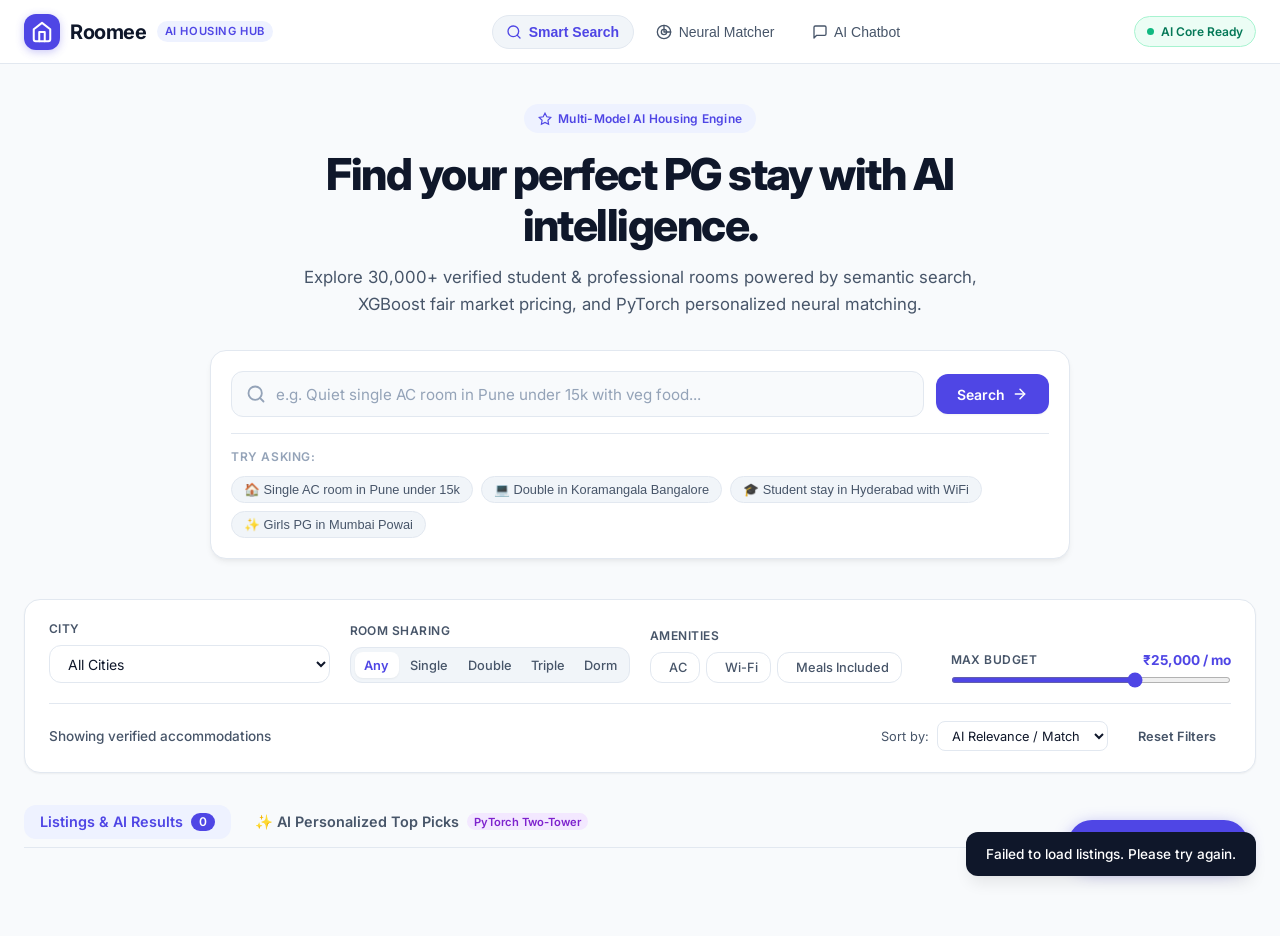
==== frontend/index.html @ ad80add2 "feat: upgrade Roomee with AI/ML/DL pipeline (rent predictor, semantic vector search, two-tower neura" ====
<!DOCTYPE html>
<html lang="en">
<head>
  <meta charset="UTF-8" />
  <meta name="viewport" content="width=device-width, initial-scale=1.0" />
  <title>Roomee — Modern AI PG & Student Housing Platform</title>
  <meta name="description" content="Discover verified student and professional PG accommodations with AI semantic search, ML fair-price benchmarks, and PyTorch Two-Tower personalized matching." />

  <!-- Google Font: Inter -->
  <link rel="preconnect" href="https://fonts.googleapis.com" />
  <link rel="preconnect" href="https://fonts.gstatic.com" crossorigin />
  <link href="https://fonts.googleapis.com/css2?family=Inter:wght@300;400;500;600;700;800&display=swap" rel="stylesheet" />

  <!-- Stylesheet -->
  <link rel="stylesheet" href="style.css" />
</head>
<body>

  <!-- Top Navigation Header -->
  <header class="navbar">
    <div class="nav-container">
      <a href="#" class="brand-logo" onclick="resetToHome(event)">
        <div class="logo-icon">
          <svg width="22" height="22" viewBox="0 0 24 24" fill="none" stroke="currentColor" stroke-width="2.2" stroke-linecap="round" stroke-linejoin="round">
            <path d="M3 9l9-7 9 7v11a2 2 0 0 1-2 2H5a2 2 0 0 1-2-2z"></path>
            <polyline points="9 22 9 12 15 12 15 22"></polyline>
          </svg>
        </div>
        <span class="brand-name">Roomee</span>
        <span class="brand-tag">AI Housing Hub</span>
      </a>

      <!-- Navigation Links -->
      <nav class="nav-links">
        <button class="nav-link active" onclick="switchView('search')" id="nav-search-btn">
          <svg width="16" height="16" viewBox="0 0 24 24" fill="none" stroke="currentColor" stroke-width="2" stroke-linecap="round" stroke-linejoin="round"><circle cx="11" cy="11" r="8"></circle><line x1="21" y1="21" x2="16.65" y2="16.65"></line></svg>
          Smart Search
        </button>
        <button class="nav-link" onclick="openRecommenderModal()" id="nav-neural-btn">
          <svg width="16" height="16" viewBox="0 0 24 24" fill="none" stroke="currentColor" stroke-width="2" stroke-linecap="round" stroke-linejoin="round"><path d="M12 2a10 10 0 1 0 10 10H12V2z"></path><path d="M12 2a10 10 0 0 1 10 10"></path><circle cx="12" cy="12" r="4"></circle></svg>
          Neural Matcher
        </button>
        <button class="nav-link" onclick="toggleChatbot()" id="nav-chatbot-btn">
          <svg width="16" height="16" viewBox="0 0 24 24" fill="none" stroke="currentColor" stroke-width="2" stroke-linecap="round" stroke-linejoin="round"><path d="M21 15a2 2 0 0 1-2 2H7l-4 4V5a2 2 0 0 1 2-2h14a2 2 0 0 1 2 2z"></path></svg>
          AI Chatbot
        </button>
      </nav>

      <!-- System Status Badge -->
      <div class="nav-right">
        <div class="ai-live-badge" title="Scikit-Learn, Dense Vector Search & PyTorch Two-Tower Models Ready">
          <span class="live-dot"></span>
          <span class="badge-text" id="ai-status-text">AI Core Ready</span>
        </div>
      </div>
    </div>
  </header>

  <!-- Main Container -->
  <main class="main-wrapper">

    <!-- Hero Search Section -->
    <section class="hero-section">
      <div class="hero-badge">
        <svg width="14" height="14" viewBox="0 0 24 24" fill="none" stroke="currentColor" stroke-width="2"><polygon points="12 2 15.09 8.26 22 9.27 17 14.14 18.18 21.02 12 17.77 5.82 21.02 7 14.14 2 9.27 8.91 8.26 12 2"></polygon></svg>
        Multi-Model AI Housing Engine
      </div>
      <h1 class="hero-title">Find your perfect PG stay with AI intelligence.</h1>
      <p class="hero-subtitle">
        Explore 30,000+ verified student & professional rooms powered by semantic search, XGBoost fair market pricing, and PyTorch personalized neural matching.
      </p>

      <!-- Smart Natural Language Search Box -->
      <div class="search-box-card">
        <form id="smart-search-form" onsubmit="handleSemanticSearch(event)" class="search-form">
          <div class="search-input-wrapper">
            <div class="search-icon">
              <svg width="20" height="20" viewBox="0 0 24 24" fill="none" stroke="currentColor" stroke-width="2.2" stroke-linecap="round" stroke-linejoin="round">
                <circle cx="11" cy="11" r="8"></circle>
                <line x1="21" y1="21" x2="16.65" y2="16.65"></line>
              </svg>
            </div>
            <input
              type="text"
              id="search-input"
              class="search-input"
              placeholder="e.g. Quiet single AC room in Pune under 15k with veg food..."
              autocomplete="off"
            />
            <button type="button" class="clear-btn" id="clear-search-btn" onclick="clearSearchInput()" style="display: none;">
              <svg width="16" height="16" viewBox="0 0 24 24" fill="none" stroke="currentColor" stroke-width="2"><line x1="18" y1="6" x2="6" y2="18"></line><line x1="6" y1="6" x2="18" y2="18"></line></svg>
            </button>
          </div>
          <button type="submit" class="btn btn-primary search-submit-btn" id="search-submit-btn">
            <span>Search</span>
            <svg width="16" height="16" viewBox="0 0 24 24" fill="none" stroke="currentColor" stroke-width="2.2" stroke-linecap="round" stroke-linejoin="round">
              <line x1="5" y1="12" x2="19" y2="12"></line>
              <polyline points="12 5 19 12 12 19"></polyline>
            </svg>
          </button>
        </form>

        <!-- Prompt Suggestions Chips -->
        <div class="search-chips-row">
          <span class="chips-label">Try asking:</span>
          <div class="chips-list">
            <button type="button" class="chip" onclick="applyQueryPrompt('Quiet single AC room in Pune under 15k with veg food')">
              🏠 Single AC room in Pune under 15k
            </button>
            <button type="button" class="chip" onclick="applyQueryPrompt('Double sharing PG in Koramangala Bangalore near tech companies')">
              💻 Double in Koramangala Bangalore
            </button>
            <button type="button" class="chip" onclick="applyQueryPrompt('Affordable student hostel in Hyderabad Madhapur with WiFi and food')">
              🎓 Student stay in Hyderabad with WiFi
            </button>
            <button type="button" class="chip" onclick="applyQueryPrompt('Spacious girls PG in Mumbai Powai with AC and meals')">
              ✨ Girls PG in Mumbai Powai
            </button>
          </div>
        </div>
      </div>
    </section>

    <!-- Filters and Control Bar -->
    <section class="controls-section">
      <div class="filters-card">
        <div class="filters-grid">
          
          <!-- City Filter -->
          <div class="filter-group">
            <label for="filter-city" class="filter-label">City</label>
            <div class="select-wrapper">
              <select id="filter-city" class="custom-select" onchange="triggerFilterChange()">
                <option value="">All Cities</option>
                <option value="Ahmedabad">Ahmedabad</option>
                <option value="Bangalore">Bangalore</option>
                <option value="Chennai">Chennai</option>
                <option value="Delhi">Delhi</option>
                <option value="Gurgaon">Gurgaon</option>
                <option value="Hyderabad">Hyderabad</option>
                <option value="Jaipur">Jaipur</option>
                <option value="Kolkata">Kolkata</option>
                <option value="Mumbai">Mumbai</option>
                <option value="Noida">Noida</option>
                <option value="Pune">Pune</option>
              </select>
            </div>
          </div>

          <!-- Sharing Type Filter -->
          <div class="filter-group">
            <label class="filter-label">Room Sharing</label>
            <div class="segmented-control" id="sharing-pills">
              <button type="button" class="segment-btn active" data-value="" onclick="setSharingFilter(this, '')">Any</button>
              <button type="button" class="segment-btn" data-value="Single" onclick="setSharingFilter(this, 'Single')">Single</button>
              <button type="button" class="segment-btn" data-value="Double" onclick="setSharingFilter(this, 'Double')">Double</button>
              <button type="button" class="segment-btn" data-value="Triple" onclick="setSharingFilter(this, 'Triple')">Triple</button>
              <button type="button" class="segment-btn" data-value="Dorm" onclick="setSharingFilter(this, 'Dorm')">Dorm</button>
            </div>
          </div>

          <!-- Amenities Filter -->
          <div class="filter-group">
            <label class="filter-label">Amenities</label>
            <div class="toggle-chips-group">
              <button type="button" class="toggle-chip" id="chip-ac" onclick="toggleAmenity('ac')">
                <span class="chip-check"></span> AC
              </button>
              <button type="button" class="toggle-chip" id="chip-wifi" onclick="toggleAmenity('wifi')">
                <span class="chip-check"></span> Wi-Fi
              </button>
              <button type="button" class="toggle-chip" id="chip-food" onclick="toggleAmenity('food')">
                <span class="chip-check"></span> Meals Included
              </button>
            </div>
          </div>

          <!-- Budget Range Slider -->
          <div class="filter-group budget-group">
            <div class="budget-header">
              <label class="filter-label" for="filter-budget">Max Budget</label>
              <span class="budget-value" id="budget-display">₹25,000 / mo</span>
            </div>
            <input
              type="range"
              id="filter-budget"
              min="5000"
              max="35000"
              step="500"
              value="25000"
              class="budget-slider"
              oninput="handleBudgetChange(this.value)"
            />
          </div>

        </div>

        <!-- Filter Action Bar -->
        <div class="filters-footer">
          <div class="results-meta" id="results-count-text">
            Showing verified accommodations
          </div>
          <div class="filter-actions">
            <div class="sort-wrapper">
              <label for="sort-by" class="sort-label">Sort by:</label>
              <select id="sort-by" class="sort-select" onchange="handleSortChange(this.value)">
                <option value="relevance">AI Relevance / Match</option>
                <option value="value">Best Fair-Rent Deals</option>
                <option value="price-asc">Price: Low to High</option>
                <option value="price-desc">Price: High to Low</option>
              </select>
            </div>
            <button type="button" class="btn btn-ghost" onclick="resetAllFilters()">
              Reset Filters
            </button>
          </div>
        </div>
      </div>
    </section>

    <!-- Results Section -->
    <section class="results-section">

      <!-- Active Mode Indicator Tabs -->
      <div class="view-tabs">
        <button class="view-tab active" id="tab-all-results" onclick="switchTab('results')">
          <span class="tab-title">Listings & AI Results</span>
          <span class="tab-badge" id="tab-count-badge">0</span>
        </button>
        <button class="view-tab" id="tab-ai-recommendations" onclick="openRecommenderModal()">
          <span class="tab-title">✨ AI Personalized Top Picks</span>
          <span class="tab-pill">PyTorch Two-Tower</span>
        </button>
      </div>

      <!-- Loading State -->
      <div id="loading-state" class="loading-state" style="display: none;">
        <div class="spinner"></div>
        <p class="loading-text" id="loading-message">Embedding query & calculating fair rent metrics...</p>
      </div>

      <!-- Listings Grid Container -->
      <div id="listings-grid" class="listings-grid">
        <!-- Dynamically rendered via app.js -->
      </div>

      <!-- Empty State -->
      <div id="empty-state" class="empty-state" style="display: none;">
        <div class="empty-icon">🏠</div>
        <h3 class="empty-title">No matching accommodations found</h3>
        <p class="empty-desc">Try loosening your budget, clearing some amenity filters, or trying a different natural query.</p>
        <button class="btn btn-secondary" onclick="resetAllFilters()">Reset All Filters</button>
      </div>

      <!-- Pagination / Load More -->
      <div id="pagination-wrapper" class="pagination-wrapper" style="display: none;">
        <button class="btn btn-secondary" id="load-more-btn" onclick="loadMoreListings()">
          Load More Listings
        </button>
      </div>

    </section>

  </main>

  <!-- ─── Floating AI Chatbot Widget ─── -->
  <div class="chatbot-fab" id="chatbot-fab" onclick="toggleChatbot()">
    <div class="fab-icon">
      <svg width="24" height="24" viewBox="0 0 24 24" fill="none" stroke="currentColor" stroke-width="2.2" stroke-linecap="round" stroke-linejoin="round">
        <path d="M21 15a2 2 0 0 1-2 2H7l-4 4V5a2 2 0 0 1 2-2h14a2 2 0 0 1 2 2z"></path>
      </svg>
    </div>
    <span class="fab-text">Ask Roomee AI</span>
  </div>

  <div class="chatbot-window" id="chatbot-window">
    <div class="chat-header">
      <div class="chat-header-info">
        <div class="chat-avatar">🤖</div>
        <div>
          <h3 class="chat-title">Roomee AI Assistant</h3>
          <span class="chat-status">🟢 Online • NLP & Fair Rent Engine</span>
        </div>
      </div>
      <button class="chat-close-btn" onclick="toggleChatbot()">
        <svg width="18" height="18" viewBox="0 0 24 24" fill="none" stroke="currentColor" stroke-width="2"><line x1="18" y1="6" x2="6" y2="18"></line><line x1="6" y1="6" x2="18" y2="18"></line></svg>
      </button>
    </div>

    <div class="chat-messages" id="chat-messages">
      <div class="chat-msg bot-msg">
        <div class="msg-bubble">
          👋 Hi! I'm <strong>Roomee AI</strong>. Tell me your accommodation preferences (e.g. <em>"Single AC room in Pune under 15k with veg food"</em> or <em>"Check market rent in Bangalore"</em>) and I'll find you the best matches!
        </div>
      </div>
    </div>

    <!-- Quick prompt chips inside chat -->
    <div class="chat-quick-chips">
      <button type="button" class="chat-chip" onclick="sendChatPrompt('Single AC room in Pune under 15k with veg food')">Single AC in Pune</button>
      <button type="button" class="chat-chip" onclick="sendChatPrompt('Fair market rent for double room in Bangalore')">Rent in Bangalore</button>
      <button type="button" class="chat-chip" onclick="sendChatPrompt('Girls PG in Mumbai with food')">Girls PG Mumbai</button>
    </div>

    <form class="chat-input-bar" onsubmit="handleChatSubmit(event)">
      <input type="text" id="chat-input" class="chat-input" placeholder="Type your housing question..." autocomplete="off" />
      <button type="submit" class="chat-send-btn">
        <svg width="18" height="18" viewBox="0 0 24 24" fill="none" stroke="currentColor" stroke-width="2.2" stroke-linecap="round" stroke-linejoin="round">
          <line x1="22" y1="2" x2="11" y2="13"></line>
          <polygon points="22 2 15 22 11 13 2 9 22 2"></polygon>
        </svg>
      </button>
    </form>
  </div>

  <!-- ─── Modal 1: Personalized Neural Matcher Profile ─── -->
  <div id="modal-recommender" class="modal-overlay" onclick="handleModalBackdropClick(event, 'modal-recommender')">
    <div class="modal-dialog">
      <div class="modal-header">
        <div class="modal-header-text">
          <div class="modal-pretitle">PyTorch Two-Tower Matching Network</div>
          <h2 class="modal-title">Personalized Student Housing Recommendation</h2>
        </div>
        <button class="modal-close-btn" onclick="closeModal('modal-recommender')">
          <svg width="20" height="20" viewBox="0 0 24 24" fill="none" stroke="currentColor" stroke-width="2"><line x1="18" y1="6" x2="6" y2="18"></line><line x1="6" y1="6" x2="18" y2="18"></line></svg>
        </button>
      </div>

      <div class="modal-body">
        <p class="modal-desc">
          Our deep learning User Tower projects your exact student profile into a 32-dimensional latent preference space to find matching PG accommodations instantly.
        </p>

        <form id="recommender-form" onsubmit="handleNeuralRecommenderSubmit(event)">
          <div class="form-row">
            <div class="form-group">
              <label class="form-label" for="rec-city">Target City *</label>
              <select id="rec-city" class="custom-select" required>
                <option value="Pune">Pune</option>
                <option value="Bangalore">Bangalore</option>
                <option value="Mumbai">Mumbai</option>
                <option value="Hyderabad">Hyderabad</option>
                <option value="Delhi">Delhi</option>
                <option value="Ahmedabad">Ahmedabad</option>
                <option value="Chennai">Chennai</option>
                <option value="Gurgaon">Gurgaon</option>
                <option value="Noida">Noida</option>
                <option value="Jaipur">Jaipur</option>
                <option value="Kolkata">Kolkata</option>
              </select>
            </div>

            <div class="form-group">
              <label class="form-label" for="rec-budget">Monthly Rent Budget (₹) *</label>
              <input type="number" id="rec-budget" class="form-input" min="4000" max="40000" step="500" value="14000" required />
            </div>
          </div>

          <div class="form-row">
            <div class="form-group">
              <label class="form-label" for="rec-sharing">Preferred Sharing</label>
              <select id="rec-sharing" class="custom-select">
                <option value="Single">Single Room (Private)</option>
                <option value="Double" selected>Double Sharing</option>
                <option value="Triple">Triple Sharing</option>
                <option value="Dorm">Dormitory</option>
              </select>
            </div>

            <div class="form-group">
              <label class="form-label" for="rec-food-type">Food Preference</label>
              <select id="rec-food-type" class="custom-select">
                <option value="Veg">Vegetarian Meals</option>
                <option value="Non-Veg">Non-Vegetarian Meals</option>
                <option value="Both" selected>Any / Both Meals</option>
                <option value="None">Self Cooking / No Food</option>
              </select>
            </div>
          </div>

          <div class="form-group">
            <label class="form-label">Must-Have Amenities</label>
            <div class="checkbox-row">
              <label class="checkbox-label">
                <input type="checkbox" id="rec-ac" checked />
                <span>Air Conditioning (AC)</span>
              </label>
              <label class="checkbox-label">
                <input type="checkbox" id="rec-wifi" checked />
                <span>High-Speed Wi-Fi</span>
              </label>
              <label class="checkbox-label">
                <input type="checkbox" id="rec-food-inc" checked />
                <span>Meals Included</span>
              </label>
            </div>
          </div>

          <div class="modal-actions">
            <button type="button" class="btn btn-secondary" onclick="closeModal('modal-recommender')">Cancel</button>
            <button type="submit" class="btn btn-primary" id="rec-submit-btn">
              <svg width="16" height="16" viewBox="0 0 24 24" fill="none" stroke="currentColor" stroke-width="2.2"><polygon points="12 2 15.09 8.26 22 9.27 17 14.14 18.18 21.02 12 17.77 5.82 21.02 7 14.14 2 9.27 8.91 8.26 12 2"></polygon></svg>
              Find Matching PGs
            </button>
          </div>
        </form>
      </div>
    </div>
  </div>



  <!-- ─── Modal 3: Detailed PG Listing View ─── -->
  <div id="modal-listing-detail" class="modal-overlay" onclick="handleModalBackdropClick(event, 'modal-listing-detail')">
    <div class="modal-dialog modal-dialog-lg">
      <div class="modal-header">
        <div class="modal-header-text">
          <span class="detail-locality-tag" id="detail-locality-city">Locality, City</span>
          <h2 class="modal-title" id="detail-name">PG Accommodation Name</h2>
        </div>
        <button class="modal-close-btn" onclick="closeModal('modal-listing-detail')">
          <svg width="20" height="20" viewBox="0 0 24 24" fill="none" stroke="currentColor" stroke-width="2"><line x1="18" y1="6" x2="6" y2="18"></line><line x1="6" y1="6" x2="18" y2="18"></line></svg>
        </button>
      </div>

      <div class="modal-body">
        
        <!-- Room Banner / Image Gallery Simulation -->
        <div class="detail-gallery">
          <div class="detail-image-main" id="detail-image-box">
            <div class="room-pill-tag" id="detail-sharing-pill">Double Sharing</div>
            <div class="room-score-tag" id="detail-match-score">98% Match</div>
          </div>
        </div>

        <div class="detail-content-grid">
          
          <!-- Left Column: Specs & Description -->
          <div class="detail-left">
            <div class="detail-section">
              <h3 class="detail-heading">About this Accommodation</h3>
              <p class="detail-desc" id="detail-description">Description text...</p>
            </div>

            <div class="detail-section">
              <h3 class="detail-heading">Amenities & Inclusions</h3>
              <div class="detail-amenities-grid" id="detail-amenities-list">
                <!-- Populated via JS -->
              </div>
            </div>
          </div>

          <!-- Right Column: Fair Rent Pricing Card & Booking Action -->
          <div class="detail-right">
            <div class="price-summary-card">
              <div class="price-header">
                <span class="price-label">Monthly Rent</span>
                <div class="price-amount" id="detail-rent">₹0 <span class="price-unit">/ month</span></div>
              </div>

              <!-- ML Valuation Intelligence Box -->
              <div class="ml-valuation-box" id="detail-ml-box">
                <div class="ml-val-header">
                  <span class="ml-val-title">🤖 AI Fair-Price Valuation</span>
                  <span class="deal-badge" id="detail-deal-badge">Great Value</span>
                </div>
                <div class="ml-val-body">
                  <div class="ml-val-row">
                    <span>Estimated Market Average:</span>
                    <strong id="detail-market-avg">₹0</strong>
                  </div>
                  <div class="ml-val-row">
                    <span>Valuation Variance:</span>
                    <strong id="detail-val-diff">0%</strong>
                  </div>
                  <p class="ml-val-notes" id="detail-deal-note"></p>
                </div>
              </div>

              <!-- Action Buttons -->
              <div class="detail-actions">
                <button class="btn btn-primary btn-block" onclick="simulateBooking()">
                  ⚡ Schedule a Visit / Contact Host
                </button>
                <button class="btn btn-secondary btn-block" onclick="copyListingLink()">
                  🔗 Share Listing
                </button>
              </div>
            </div>
          </div>

        </div>

      </div>
    </div>
  </div>

  <!-- Toast Container -->
  <div id="toast-container" class="toast-container"></div>

  <!-- Scripts -->
  <script src="app.js"></script>
</body>
</html>
---- frontend/style.css ----
/* ==========================================================================
   Roomee — Modern Minimalist Design System (Airbnb / Notion Style)
   ========================================================================== */

:root {
  --bg-main: #f8fafc;
  --bg-card: #ffffff;
  --bg-surface: #f1f5f9;
  --bg-hover: #f8fafc;

  --border-subtle: #e2e8f0;
  --border-hover: #cbd5e1;
  --border-focus: #4f46e5;

  --text-primary: #0f172a;
  --text-secondary: #475569;
  --text-muted: #94a3b8;
  --text-inverse: #ffffff;

  --brand-primary: #4f46e5;
  --brand-hover: #4338ca;
  --brand-light: #eef2ff;
  --brand-ring: rgba(79, 70, 229, 0.2);

  --emerald-bg: #ecfdf5;
  --emerald-text: #047857;
  --emerald-border: #a7f3d0;

  --blue-bg: #eff6ff;
  --blue-text: #1d4ed8;
  --blue-border: #bfdbfe;

  --amber-bg: #fffbeb;
  --amber-text: #b45309;
  --amber-border: #fde68a;

  --font-sans: 'Inter', -apple-system, BlinkMacSystemFont, "Segoe UI", Roboto, sans-serif;
  --radius-sm: 8px;
  --radius-md: 12px;
  --radius-lg: 16px;
  --radius-full: 9999px;

  --shadow-sm: 0 1px 2px 0 rgba(0, 0, 0, 0.05);
  --shadow-md: 0 4px 6px -1px rgba(0, 0, 0, 0.06), 0 2px 4px -2px rgba(0, 0, 0, 0.04);
  --shadow-lg: 0 10px 15px -3px rgba(0, 0, 0, 0.08), 0 4px 6px -4px rgba(0, 0, 0, 0.04);
  --shadow-xl: 0 20px 25px -5px rgba(0, 0, 0, 0.08), 0 8px 10px -6px rgba(0, 0, 0, 0.03);

  --transition-fast: 150ms cubic-bezier(0.4, 0, 0.2, 1);
  --transition-smooth: 250ms cubic-bezier(0.4, 0, 0.2, 1);
}

*, *::before, *::after {
  box-sizing: border-box;
  margin: 0;
  padding: 0;
}

body {
  font-family: var(--font-sans);
  background-color: var(--bg-main);
  color: var(--text-primary);
  line-height: 1.5;
  -webkit-font-smoothing: antialiased;
  -moz-osx-font-smoothing: grayscale;
  min-height: 100vh;
}

/* ─── Top Navbar ──────────────────────────────────────────────────────────── */
.navbar {
  position: sticky;
  top: 0;
  z-index: 50;
  background-color: rgba(255, 255, 255, 0.92);
  backdrop-filter: blur(12px);
  border-bottom: 1px solid var(--border-subtle);
}

.nav-container {
  max-width: 1280px;
  margin: 0 auto;
  padding: 0.85rem 1.5rem;
  display: flex;
  align-items: center;
  justify-content: space-between;
  gap: 1.5rem;
}

.brand-logo {
  display: flex;
  align-items: center;
  gap: 0.65rem;
  text-decoration: none;
  color: var(--text-primary);
}

.logo-icon {
  width: 36px;
  height: 36px;
  background-color: var(--brand-primary);
  color: #fff;
  border-radius: var(--radius-md);
  display: flex;
  align-items: center;
  justify-content: center;
  box-shadow: 0 2px 8px rgba(79, 70, 229, 0.3);
}

.brand-name {
  font-size: 1.25rem;
  font-weight: 700;
  letter-spacing: -0.025em;
  color: var(--text-primary);
}

.brand-tag {
  font-size: 0.7rem;
  font-weight: 600;
  text-transform: uppercase;
  letter-spacing: 0.05em;
  padding: 0.15rem 0.5rem;
  background-color: var(--brand-light);
  color: var(--brand-primary);
  border-radius: var(--radius-full);
}

.nav-links {
  display: flex;
  align-items: center;
  gap: 0.5rem;
}

.nav-link {
  display: inline-flex;
  align-items: center;
  gap: 0.4rem;
  padding: 0.5rem 0.85rem;
  font-size: 0.875rem;
  font-weight: 500;
  color: var(--text-secondary);
  background: transparent;
  border: 1px solid transparent;
  border-radius: var(--radius-full);
  cursor: pointer;
  transition: all var(--transition-fast);
}

.nav-link:hover {
  background-color: var(--bg-surface);
  color: var(--text-primary);
}

.nav-link.active {
  background-color: var(--bg-surface);
  color: var(--brand-primary);
  font-weight: 600;
  border-color: var(--border-subtle);
}

.nav-right {
  display: flex;
  align-items: center;
}

.ai-live-badge {
  display: inline-flex;
  align-items: center;
  gap: 0.45rem;
  padding: 0.35rem 0.75rem;
  background-color: var(--emerald-bg);
  color: var(--emerald-text);
  border: 1px solid var(--emerald-border);
  border-radius: var(--radius-full);
  font-size: 0.75rem;
  font-weight: 600;
}

.live-dot {
  width: 7px;
  height: 7px;
  background-color: #10b981;
  border-radius: 50%;
  animation: pulse-dot 2s infinite;
}

@keyframes pulse-dot {
  0%, 100% { opacity: 1; transform: scale(1); }
  50% { opacity: 0.4; transform: scale(1.3); }
}

/* ─── Main Wrapper ────────────────────────────────────────────────────────── */
.main-wrapper {
  max-width: 1280px;
  margin: 0 auto;
  padding: 2.5rem 1.5rem 4rem;
}

/* ─── Hero Section ────────────────────────────────────────────────────────── */
.hero-section {
  text-align: center;
  max-width: 860px;
  margin: 0 auto 2.5rem;
}

.hero-badge {
  display: inline-flex;
  align-items: center;
  gap: 0.4rem;
  padding: 0.35rem 0.85rem;
  background-color: var(--brand-light);
  color: var(--brand-primary);
  border-radius: var(--radius-full);
  font-size: 0.75rem;
  font-weight: 600;
  letter-spacing: 0.02em;
  margin-bottom: 1rem;
}

.hero-title {
  font-size: 2.75rem;
  font-weight: 800;
  line-height: 1.15;
  letter-spacing: -0.035em;
  color: var(--text-primary);
  margin-bottom: 0.85rem;
}

.hero-subtitle {
  font-size: 1.05rem;
  color: var(--text-secondary);
  line-height: 1.6;
  margin-bottom: 2rem;
  max-width: 700px;
  margin-left: auto;
  margin-right: auto;
}

/* ─── Smart Search Card ───────────────────────────────────────────────────── */
.search-box-card {
  background-color: var(--bg-card);
  border: 1px solid var(--border-subtle);
  border-radius: var(--radius-lg);
  padding: 1.25rem;
  box-shadow: var(--shadow-md);
  text-align: left;
  transition: box-shadow var(--transition-fast), border-color var(--transition-fast);
}

.search-box-card:focus-within {
  border-color: var(--border-focus);
  box-shadow: 0 0 0 4px var(--brand-ring), var(--shadow-lg);
}

.search-form {
  display: flex;
  align-items: center;
  gap: 0.75rem;
}

.search-input-wrapper {
  flex: 1;
  display: flex;
  align-items: center;
  gap: 0.65rem;
  background-color: var(--bg-main);
  border: 1px solid var(--border-subtle);
  border-radius: var(--radius-md);
  padding: 0.4rem 0.85rem;
}

.search-icon {
  color: var(--text-muted);
  display: flex;
  align-items: center;
}

.search-input {
  width: 100%;
  border: none;
  background: transparent;
  font-family: inherit;
  font-size: 0.95rem;
  color: var(--text-primary);
  outline: none;
  padding: 0.4rem 0;
}

.search-input::placeholder {
  color: var(--text-muted);
}

.clear-btn {
  background: none;
  border: none;
  color: var(--text-muted);
  cursor: pointer;
  display: flex;
  align-items: center;
  padding: 0.2rem;
}

.clear-btn:hover {
  color: var(--text-primary);
}

.search-chips-row {
  display: flex;
  align-items: center;
  gap: 0.65rem;
  margin-top: 1rem;
  padding-top: 0.85rem;
  border-top: 1px solid var(--border-subtle);
  flex-wrap: wrap;
}

.chips-label {
  font-size: 0.75rem;
  font-weight: 600;
  color: var(--text-muted);
  text-transform: uppercase;
  letter-spacing: 0.05em;
}

.chips-list {
  display: flex;
  align-items: center;
  gap: 0.5rem;
  flex-wrap: wrap;
}

.chip {
  background-color: var(--bg-surface);
  border: 1px solid var(--border-subtle);
  border-radius: var(--radius-full);
  padding: 0.3rem 0.75rem;
  font-size: 0.8rem;
  font-weight: 500;
  color: var(--text-secondary);
  cursor: pointer;
  transition: all var(--transition-fast);
  white-space: nowrap;
}

.chip:hover {
  background-color: var(--brand-light);
  color: var(--brand-primary);
  border-color: var(--brand-primary);
}

/* ─── Buttons ─────────────────────────────────────────────────────────────── */
.btn {
  display: inline-flex;
  align-items: center;
  justify-content: center;
  gap: 0.45rem;
  padding: 0.65rem 1.25rem;
  font-family: inherit;
  font-size: 0.875rem;
  font-weight: 600;
  border-radius: var(--radius-md);
  border: 1px solid transparent;
  cursor: pointer;
  transition: all var(--transition-fast);
  text-decoration: none;
}

.btn-primary {
  background-color: var(--brand-primary);
  color: #ffffff;
  box-shadow: 0 1px 2px rgba(0, 0, 0, 0.05);
}

.btn-primary:hover {
  background-color: var(--brand-hover);
}

.btn-secondary {
  background-color: var(--bg-card);
  color: var(--text-primary);
  border-color: var(--border-subtle);
  box-shadow: var(--shadow-sm);
}

.btn-secondary:hover {
  background-color: var(--bg-surface);
  border-color: var(--border-hover);
}

.btn-ghost {
  background: transparent;
  color: var(--text-secondary);
  border-color: transparent;
  padding: 0.45rem 0.85rem;
  font-size: 0.8rem;
}

.btn-ghost:hover {
  color: var(--text-primary);
  background-color: var(--bg-surface);
}

.btn-block {
  width: 100%;
}

/* ─── Filters & Control Card ──────────────────────────────────────────────── */
.controls-section {
  margin-bottom: 2rem;
}

.filters-card {
  background-color: var(--bg-card);
  border: 1px solid var(--border-subtle);
  border-radius: var(--radius-lg);
  padding: 1.25rem 1.5rem;
  box-shadow: var(--shadow-sm);
}

.filters-grid {
  display: grid;
  grid-template-columns: repeat(auto-fit, minmax(220px, 1fr));
  gap: 1.25rem;
  align-items: flex-end;
}

.filter-group {
  display: flex;
  flex-direction: column;
  gap: 0.45rem;
}

.filter-label {
  font-size: 0.75rem;
  font-weight: 600;
  color: var(--text-secondary);
  text-transform: uppercase;
  letter-spacing: 0.04em;
}

.custom-select, .form-input {
  width: 100%;
  padding: 0.55rem 0.85rem;
  font-family: inherit;
  font-size: 0.875rem;
  color: var(--text-primary);
  background-color: var(--bg-card);
  border: 1px solid var(--border-subtle);
  border-radius: var(--radius-md);
  outline: none;
  transition: all var(--transition-fast);
}

.custom-select:focus, .form-input:focus {
  border-color: var(--brand-primary);
  box-shadow: 0 0 0 3px var(--brand-ring);
}

/* Segmented Control */
.segmented-control {
  display: flex;
  background-color: var(--bg-surface);
  padding: 0.25rem;
  border-radius: var(--radius-md);
  border: 1px solid var(--border-subtle);
  gap: 0.2rem;
}

.segment-btn {
  flex: 1;
  padding: 0.35rem 0.5rem;
  font-family: inherit;
  font-size: 0.8rem;
  font-weight: 500;
  background: transparent;
  border: none;
  border-radius: var(--radius-sm);
  color: var(--text-secondary);
  cursor: pointer;
  transition: all var(--transition-fast);
  text-align: center;
}

.segment-btn:hover {
  color: var(--text-primary);
}

.segment-btn.active {
  background-color: #ffffff;
  color: var(--brand-primary);
  font-weight: 600;
  box-shadow: var(--shadow-sm);
}

/* Toggle Chips */
.toggle-chips-group {
  display: flex;
  gap: 0.4rem;
  flex-wrap: wrap;
}

.toggle-chip {
  display: inline-flex;
  align-items: center;
  gap: 0.35rem;
  padding: 0.45rem 0.75rem;
  font-family: inherit;
  font-size: 0.8rem;
  font-weight: 500;
  color: var(--text-secondary);
  background-color: var(--bg-card);
  border: 1px solid var(--border-subtle);
  border-radius: var(--radius-md);
  cursor: pointer;
  transition: all var(--transition-fast);
}

.toggle-chip:hover {
  border-color: var(--border-hover);
}

.toggle-chip.active {
  background-color: var(--brand-light);
  color: var(--brand-primary);
  border-color: var(--brand-primary);
  font-weight: 600;
}

/* Budget Slider */
.budget-header {
  display: flex;
  justify-content: space-between;
  align-items: center;
}

.budget-value {
  font-size: 0.85rem;
  font-weight: 700;
  color: var(--brand-primary);
}

.budget-slider {
  width: 100%;
  accent-color: var(--brand-primary);
  cursor: pointer;
  height: 6px;
  background: var(--border-subtle);
  border-radius: var(--radius-full);
}

/* Filters Footer */
.filters-footer {
  display: flex;
  align-items: center;
  justify-content: space-between;
  margin-top: 1.25rem;
  padding-top: 1rem;
  border-top: 1px solid var(--border-subtle);
  gap: 1rem;
  flex-wrap: wrap;
}

.results-meta {
  font-size: 0.85rem;
  font-weight: 500;
  color: var(--text-secondary);
}

.filter-actions {
  display: flex;
  align-items: center;
  gap: 1rem;
}

.sort-wrapper {
  display: flex;
  align-items: center;
  gap: 0.5rem;
}

.sort-label {
  font-size: 0.8rem;
  color: var(--text-secondary);
}

.sort-select {
  padding: 0.35rem 0.65rem;
  font-size: 0.8rem;
  font-family: inherit;
  border: 1px solid var(--border-subtle);
  border-radius: var(--radius-sm);
  background-color: var(--bg-card);
  color: var(--text-primary);
  outline: none;
}

/* ─── View Tabs ───────────────────────────────────────────────────────────── */
.view-tabs {
  display: flex;
  align-items: center;
  gap: 0.5rem;
  margin-bottom: 1.5rem;
  border-bottom: 1px solid var(--border-subtle);
  padding-bottom: 0.5rem;
}

.view-tab {
  display: inline-flex;
  align-items: center;
  gap: 0.5rem;
  padding: 0.5rem 1rem;
  font-family: inherit;
  font-size: 0.9rem;
  font-weight: 600;
  color: var(--text-secondary);
  background: transparent;
  border: none;
  border-radius: var(--radius-md);
  cursor: pointer;
  transition: all var(--transition-fast);
}

.view-tab:hover {
  background-color: var(--bg-surface);
  color: var(--text-primary);
}

.view-tab.active {
  color: var(--brand-primary);
  background-color: var(--brand-light);
}

.tab-badge {
  background-color: var(--border-subtle);
  color: var(--text-secondary);
  font-size: 0.75rem;
  padding: 0.1rem 0.5rem;
  border-radius: var(--radius-full);
}

.view-tab.active .tab-badge {
  background-color: var(--brand-primary);
  color: #ffffff;
}

.tab-pill {
  font-size: 0.7rem;
  padding: 0.1rem 0.45rem;
  background-color: #f3e8ff;
  color: #7e22ce;
  border-radius: var(--radius-full);
}

/* ─── Listings Grid ───────────────────────────────────────────────────────── */
.listings-grid {
  display: grid;
  grid-template-columns: repeat(auto-fill, minmax(340px, 1fr));
  gap: 1.5rem;
}

/* ─── PG Listing Card ─────────────────────────────────────────────────────── */
.pg-card {
  background-color: var(--bg-card);
  border: 1px solid var(--border-subtle);
  border-radius: var(--radius-lg);
  overflow: hidden;
  box-shadow: var(--shadow-sm);
  transition: transform var(--transition-smooth), box-shadow var(--transition-smooth), border-color var(--transition-smooth);
  display: flex;
  flex-direction: column;
}

.pg-card:hover {
  transform: translateY(-4px);
  box-shadow: var(--shadow-lg);
  border-color: var(--border-hover);
}

.card-media {
  position: relative;
  height: 180px;
  background: linear-gradient(135deg, #1e293b 0%, #334155 100%);
  display: flex;
  align-items: flex-end;
  padding: 1rem;
  overflow: hidden;
}

.card-media-bg-pattern {
  position: absolute;
  inset: 0;
  opacity: 0.15;
  background-image: radial-gradient(#ffffff 1px, transparent 1px);
  background-size: 16px 16px;
}

.card-badges-top {
  position: absolute;
  top: 0.85rem;
  left: 0.85rem;
  right: 0.85rem;
  display: flex;
  justify-content: space-between;
  align-items: center;
  z-index: 2;
}

.city-badge {
  background-color: rgba(15, 23, 42, 0.8);
  backdrop-filter: blur(8px);
  color: #ffffff;
  font-size: 0.75rem;
  font-weight: 600;
  padding: 0.25rem 0.65rem;
  border-radius: var(--radius-full);
  display: inline-flex;
  align-items: center;
  gap: 0.25rem;
}

.match-score-badge {
  background-color: rgba(79, 70, 229, 0.9);
  backdrop-filter: blur(8px);
  color: #ffffff;
  font-size: 0.75rem;
  font-weight: 700;
  padding: 0.25rem 0.65rem;
  border-radius: var(--radius-full);
}

.card-room-type {
  position: relative;
  z-index: 2;
  color: #ffffff;
  font-size: 0.8rem;
  font-weight: 600;
  background-color: rgba(0, 0, 0, 0.5);
  backdrop-filter: blur(4px);
  padding: 0.2rem 0.6rem;
  border-radius: var(--radius-sm);
}

.card-body {
  padding: 1.25rem;
  display: flex;
  flex-direction: column;
  flex: 1;
}

.card-header-row {
  margin-bottom: 0.65rem;
}

.card-title {
  font-size: 1.1rem;
  font-weight: 700;
  color: var(--text-primary);
  line-height: 1.3;
  margin-bottom: 0.2rem;
}

.card-locality {
  font-size: 0.85rem;
  color: var(--text-secondary);
  display: flex;
  align-items: center;
  gap: 0.25rem;
}

.card-desc-snippet {
  font-size: 0.825rem;
  color: var(--text-secondary);
  line-height: 1.45;
  margin-bottom: 1rem;
  display: -webkit-box;
  -webkit-line-clamp: 2;
  -webkit-box-orient: vertical;
  overflow: hidden;
}

/* Amenity Badges in Card */
.card-amenities {
  display: flex;
  gap: 0.4rem;
  flex-wrap: wrap;
  margin-bottom: 1rem;
}

.amenity-tag {
  font-size: 0.75rem;
  font-weight: 500;
  padding: 0.2rem 0.55rem;
  background-color: var(--bg-surface);
  color: var(--text-secondary);
  border-radius: var(--radius-sm);
  display: inline-flex;
  align-items: center;
  gap: 0.25rem;
}

.amenity-tag.active {
  background-color: #f0fdf4;
  color: #166534;
}

/* Fair Rent Badge */
.deal-badge {
  display: inline-flex;
  align-items: center;
  gap: 0.35rem;
  font-size: 0.75rem;
  font-weight: 700;
  padding: 0.25rem 0.65rem;
  border-radius: var(--radius-full);
  border: 1px solid transparent;
}

.deal-badge.emerald, .deal-badge.great-value {
  background-color: var(--emerald-bg);
  color: var(--emerald-text);
  border-color: var(--emerald-border);
}

.deal-badge.indigo, .deal-badge.fair-deal, .deal-badge.blue {
  background-color: var(--blue-bg);
  color: var(--blue-text);
  border-color: var(--blue-border);
}

.deal-badge.amber, .deal-badge.overpriced, .deal-badge.slightly-high {
  background-color: var(--amber-bg);
  color: var(--amber-text);
  border-color: var(--amber-border);
}

.card-footer {
  margin-top: auto;
  padding-top: 1rem;
  border-top: 1px solid var(--border-subtle);
  display: flex;
  align-items: center;
  justify-content: space-between;
  gap: 0.75rem;
}

.price-box {
  display: flex;
  flex-direction: column;
}

.price-main {
  font-size: 1.25rem;
  font-weight: 800;
  color: var(--text-primary);
  line-height: 1;
}

.price-sub {
  font-size: 0.75rem;
  color: var(--text-muted);
}

/* ─── Loading & Empty States ──────────────────────────────────────────────── */
.loading-state, .empty-state {
  text-align: center;
  padding: 4rem 2rem;
  background-color: var(--bg-card);
  border: 1px solid var(--border-subtle);
  border-radius: var(--radius-lg);
}

.spinner {
  width: 40px;
  height: 40px;
  border: 3px solid var(--border-subtle);
  border-top-color: var(--brand-primary);
  border-radius: 50%;
  animation: spin 0.8s linear infinite;
  margin: 0 auto 1rem;
}

@keyframes spin {
  to { transform: rotate(360deg); }
}

.loading-text {
  font-size: 0.95rem;
  color: var(--text-secondary);
}

.empty-icon {
  font-size: 2.5rem;
  margin-bottom: 0.75rem;
}

.empty-title {
  font-size: 1.25rem;
  font-weight: 700;
  margin-bottom: 0.5rem;
}

.empty-desc {
  font-size: 0.9rem;
  color: var(--text-secondary);
  max-width: 450px;
  margin: 0 auto 1.5rem;
}

.pagination-wrapper {
  text-align: center;
  margin-top: 2.5rem;
}

/* ─── Chatbot Widget & Floating Drawer ────────────────────────────────────── */
.chatbot-fab {
  position: fixed;
  bottom: 2rem;
  right: 2rem;
  z-index: 90;
  display: flex;
  align-items: center;
  gap: 0.65rem;
  background-color: var(--brand-primary);
  color: #ffffff;
  padding: 0.75rem 1.25rem;
  border-radius: var(--radius-full);
  box-shadow: 0 4px 16px rgba(79, 70, 229, 0.4);
  cursor: pointer;
  transition: all var(--transition-fast);
}

.chatbot-fab:hover {
  background-color: var(--brand-hover);
  transform: translateY(-2px);
  box-shadow: 0 6px 20px rgba(79, 70, 229, 0.5);
}

.fab-icon {
  display: flex;
  align-items: center;
}

.fab-text {
  font-size: 0.9rem;
  font-weight: 700;
}

.chatbot-window {
  position: fixed;
  bottom: 5.5rem;
  right: 2rem;
  width: 380px;
  height: 520px;
  background-color: var(--bg-card);
  border: 1px solid var(--border-subtle);
  border-radius: var(--radius-lg);
  box-shadow: var(--shadow-xl);
  z-index: 95;
  display: flex;
  flex-direction: column;
  overflow: hidden;
  opacity: 0;
  transform: translateY(20px) scale(0.95);
  pointer-events: none;
  transition: all var(--transition-smooth);
}

.chatbot-window.active {
  opacity: 1;
  transform: translateY(0) scale(1);
  pointer-events: auto;
}

.chat-header {
  padding: 0.85rem 1.15rem;
  background-color: #0f172a;
  color: #ffffff;
  display: flex;
  justify-content: space-between;
  align-items: center;
}

.chat-header-info {
  display: flex;
  align-items: center;
  gap: 0.65rem;
}

.chat-avatar {
  font-size: 1.4rem;
}

.chat-title {
  font-size: 0.95rem;
  font-weight: 700;
  line-height: 1.2;
}

.chat-status {
  font-size: 0.7rem;
  color: #94a3b8;
}

.chat-close-btn {
  background: transparent;
  border: none;
  color: #94a3b8;
  cursor: pointer;
  padding: 0.25rem;
  display: flex;
  align-items: center;
  transition: color var(--transition-fast);
}

.chat-close-btn:hover {
  color: #ffffff;
}

.chat-messages {
  flex: 1;
  padding: 1rem;
  overflow-y: auto;
  display: flex;
  flex-direction: column;
  gap: 0.85rem;
  background-color: var(--bg-surface);
}

.chat-msg {
  display: flex;
  flex-direction: column;
  max-width: 85%;
}

.chat-msg.bot-msg {
  align-self: flex-start;
}

.chat-msg.user-msg {
  align-self: flex-end;
}

.msg-bubble {
  padding: 0.65rem 0.9rem;
  border-radius: var(--radius-md);
  font-size: 0.85rem;
  line-height: 1.45;
}

.bot-msg .msg-bubble {
  background-color: #ffffff;
  color: var(--text-primary);
  border: 1px solid var(--border-subtle);
  border-bottom-left-radius: 2px;
}

.user-msg .msg-bubble {
  background-color: var(--brand-primary);
  color: #ffffff;
  border-bottom-right-radius: 2px;
}

.chat-card-preview {
  margin-top: 0.45rem;
  background: #ffffff;
  border: 1px solid var(--border-subtle);
  border-radius: var(--radius-sm);
  padding: 0.5rem 0.65rem;
  cursor: pointer;
  transition: border-color var(--transition-fast);
}

.chat-card-preview:hover {
  border-color: var(--brand-primary);
}

.chat-card-name {
  font-weight: 700;
  font-size: 0.8rem;
  color: var(--text-primary);
}

.chat-card-sub {
  font-size: 0.725rem;
  color: var(--text-secondary);
}

.chat-quick-chips {
  padding: 0.4rem 0.75rem;
  background-color: var(--bg-card);
  border-top: 1px solid var(--border-subtle);
  display: flex;
  gap: 0.35rem;
  overflow-x: auto;
  white-space: nowrap;
}

.chat-chip {
  background-color: var(--bg-surface);
  border: 1px solid var(--border-subtle);
  border-radius: var(--radius-full);
  padding: 0.2rem 0.55rem;
  font-size: 0.75rem;
  font-weight: 500;
  color: var(--text-secondary);
  cursor: pointer;
}

.chat-chip:hover {
  background-color: var(--brand-light);
  color: var(--brand-primary);
}

.chat-input-bar {
  display: flex;
  align-items: center;
  padding: 0.5rem 0.75rem;
  background-color: var(--bg-card);
  border-top: 1px solid var(--border-subtle);
  gap: 0.5rem;
}

.chat-input {
  flex: 1;
  border: none;
  background: transparent;
  font-family: inherit;
  font-size: 0.85rem;
  color: var(--text-primary);
  outline: none;
}

.chat-send-btn {
  background-color: var(--brand-primary);
  color: #ffffff;
  border: none;
  width: 32px;
  height: 32px;
  border-radius: var(--radius-md);
  display: flex;
  align-items: center;
  justify-content: center;
  cursor: pointer;
  transition: background-color var(--transition-fast);
}

.chat-send-btn:hover {
  background-color: var(--brand-hover);
}

/* ─── Modals ──────────────────────────────────────────────────────────────── */
.modal-overlay {
  position: fixed;
  inset: 0;
  z-index: 100;
  background-color: rgba(15, 23, 42, 0.6);
  backdrop-filter: blur(6px);
  display: flex;
  align-items: center;
  justify-content: center;
  padding: 1.5rem;
  opacity: 0;
  pointer-events: none;
  transition: opacity var(--transition-smooth);
}

.modal-overlay.active {
  opacity: 1;
  pointer-events: auto;
}

.modal-dialog {
  background-color: var(--bg-card);
  border-radius: var(--radius-lg);
  box-shadow: var(--shadow-xl);
  border: 1px solid var(--border-subtle);
  width: 100%;
  max-width: 580px;
  max-height: 90vh;
  overflow-y: auto;
  transform: translateY(12px) scale(0.98);
  transition: transform var(--transition-smooth);
}

.modal-dialog-lg {
  max-width: 820px;
}

.modal-overlay.active .modal-dialog {
  transform: translateY(0) scale(1);
}

.modal-header {
  padding: 1.25rem 1.5rem;
  border-bottom: 1px solid var(--border-subtle);
  display: flex;
  justify-content: space-between;
  align-items: flex-start;
  position: sticky;
  top: 0;
  background-color: var(--bg-card);
  z-index: 5;
}

.modal-pretitle {
  font-size: 0.75rem;
  font-weight: 700;
  color: var(--brand-primary);
  text-transform: uppercase;
  letter-spacing: 0.04em;
  margin-bottom: 0.2rem;
}

.modal-title {
  font-size: 1.25rem;
  font-weight: 800;
  color: var(--text-primary);
}

.modal-close-btn {
  background: transparent;
  border: none;
  color: var(--text-muted);
  cursor: pointer;
  padding: 0.35rem;
  border-radius: var(--radius-sm);
  display: flex;
  align-items: center;
  transition: color var(--transition-fast);
}

.modal-close-btn:hover {
  color: var(--text-primary);
  background-color: var(--bg-surface);
}

.modal-body {
  padding: 1.5rem;
}

.modal-desc {
  font-size: 0.875rem;
  color: var(--text-secondary);
  margin-bottom: 1.5rem;
  line-height: 1.5;
}

.form-row {
  display: grid;
  grid-template-columns: 1fr 1fr;
  gap: 1rem;
  margin-bottom: 1rem;
}

.form-group {
  margin-bottom: 1rem;
}

.form-label {
  display: block;
  font-size: 0.8rem;
  font-weight: 600;
  color: var(--text-secondary);
  margin-bottom: 0.35rem;
}

.checkbox-row {
  display: flex;
  gap: 1rem;
  flex-wrap: wrap;
  padding-top: 0.25rem;
}

.checkbox-label {
  display: inline-flex;
  align-items: center;
  gap: 0.45rem;
  font-size: 0.85rem;
  color: var(--text-primary);
  cursor: pointer;
}

.checkbox-label input[type="checkbox"] {
  accent-color: var(--brand-primary);
  width: 16px;
  height: 16px;
}

.modal-actions {
  display: flex;
  justify-content: flex-end;
  gap: 0.75rem;
  margin-top: 1.5rem;
}

/* Prediction Output Result Box */
.pred-result-card {
  margin-top: 1.5rem;
  padding: 1.25rem;
  background-color: var(--bg-surface);
  border-radius: var(--radius-md);
  border: 1px solid var(--border-subtle);
}

.pred-result-header {
  display: flex;
  justify-content: space-between;
  align-items: center;
  margin-bottom: 0.65rem;
}

.pred-label {
  font-size: 0.85rem;
  font-weight: 600;
  color: var(--text-secondary);
}

.pred-price {
  font-size: 1.5rem;
  font-weight: 800;
  color: var(--brand-primary);
}

.pred-badge-row {
  display: flex;
  align-items: center;
  gap: 0.65rem;
  margin-bottom: 0.5rem;
}

.pred-diff-text {
  font-size: 0.85rem;
  font-weight: 600;
  color: var(--text-secondary);
}

.pred-explanation {
  font-size: 0.825rem;
  color: var(--text-secondary);
}

/* Detailed Modal Specifics */
.detail-locality-tag {
  font-size: 0.75rem;
  font-weight: 600;
  color: var(--text-muted);
  text-transform: uppercase;
  letter-spacing: 0.04em;
}

.detail-gallery {
  margin-bottom: 1.5rem;
}

.detail-image-main {
  height: 220px;
  border-radius: var(--radius-md);
  background: linear-gradient(135deg, #0f172a 0%, #334155 100%);
  position: relative;
  display: flex;
  justify-content: space-between;
  align-items: flex-end;
  padding: 1rem;
}

.room-pill-tag {
  background-color: rgba(255, 255, 255, 0.95);
  color: var(--text-primary);
  font-size: 0.8rem;
  font-weight: 600;
  padding: 0.3rem 0.75rem;
  border-radius: var(--radius-full);
}

.room-score-tag {
  background-color: var(--brand-primary);
  color: #ffffff;
  font-size: 0.8rem;
  font-weight: 700;
  padding: 0.3rem 0.75rem;
  border-radius: var(--radius-full);
}

.detail-content-grid {
  display: grid;
  grid-template-columns: 1fr 300px;
  gap: 1.5rem;
}

.detail-section {
  margin-bottom: 1.5rem;
}

.detail-heading {
  font-size: 1rem;
  font-weight: 700;
  color: var(--text-primary);
  margin-bottom: 0.65rem;
}

.detail-desc {
  font-size: 0.9rem;
  color: var(--text-secondary);
  line-height: 1.6;
}

.detail-amenities-grid {
  display: grid;
  grid-template-columns: 1fr 1fr;
  gap: 0.65rem;
}

.detail-amenity-item {
  display: flex;
  align-items: center;
  gap: 0.5rem;
  font-size: 0.85rem;
  color: var(--text-secondary);
  padding: 0.4rem 0.65rem;
  background-color: var(--bg-surface);
  border-radius: var(--radius-sm);
}

.price-summary-card {
  background-color: var(--bg-surface);
  border: 1px solid var(--border-subtle);
  border-radius: var(--radius-md);
  padding: 1.25rem;
}

.price-header {
  margin-bottom: 1rem;
}

.price-amount {
  font-size: 1.75rem;
  font-weight: 800;
  color: var(--text-primary);
}

.price-unit {
  font-size: 0.85rem;
  font-weight: 500;
  color: var(--text-secondary);
}

.ml-valuation-box {
  background-color: #ffffff;
  border: 1px solid var(--border-subtle);
  border-radius: var(--radius-sm);
  padding: 0.85rem;
  margin-bottom: 1.25rem;
}

.ml-val-header {
  display: flex;
  justify-content: space-between;
  align-items: center;
  margin-bottom: 0.65rem;
}

.ml-val-title {
  font-size: 0.75rem;
  font-weight: 700;
  color: var(--text-secondary);
}

.ml-val-body {
  font-size: 0.8rem;
  color: var(--text-secondary);
}

.ml-val-row {
  display: flex;
  justify-content: space-between;
  margin-bottom: 0.3rem;
}

.ml-val-notes {
  font-size: 0.75rem;
  color: var(--emerald-text);
  font-weight: 600;
  margin-top: 0.45rem;
  padding-top: 0.45rem;
  border-top: 1px dashed var(--border-subtle);
}

.detail-actions {
  display: flex;
  flex-direction: column;
  gap: 0.65rem;
}

/* ─── Toast System ────────────────────────────────────────────────────────── */
.toast-container {
  position: fixed;
  bottom: 1.5rem;
  right: 1.5rem;
  z-index: 200;
  display: flex;
  flex-direction: column;
  gap: 0.5rem;
}

.toast {
  background-color: #0f172a;
  color: #ffffff;
  padding: 0.75rem 1.25rem;
  border-radius: var(--radius-md);
  font-size: 0.85rem;
  font-weight: 500;
  box-shadow: var(--shadow-lg);
  animation: slide-in 0.25s ease-out;
}

@keyframes slide-in {
  from { opacity: 0; transform: translateY(10px); }
  to { opacity: 1; transform: translateY(0); }
}

/* ─── Responsive Styles ───────────────────────────────────────────────────── */
@media (max-width: 900px) {
  .hero-title {
    font-size: 2.15rem;
  }
  .detail-content-grid {
    grid-template-columns: 1fr;
  }
  .filters-grid {
    grid-template-columns: 1fr 1fr;
  }
}

@media (max-width: 640px) {
  .nav-container {
    padding: 0.75rem 1rem;
  }
  .nav-links {
    display: none;
  }
  .hero-title {
    font-size: 1.85rem;
  }
  .search-form {
    flex-direction: column;
  }
  .search-submit-btn {
    width: 100%;
  }
  .filters-grid {
    grid-template-columns: 1fr;
  }
  .form-row {
    grid-template-columns: 1fr;
  }
  .listings-grid {
    grid-template-columns: 1fr;
  }
  .chatbot-window {
    right: 1rem;
    left: 1rem;
    width: auto;
    bottom: 5rem;
  }
}
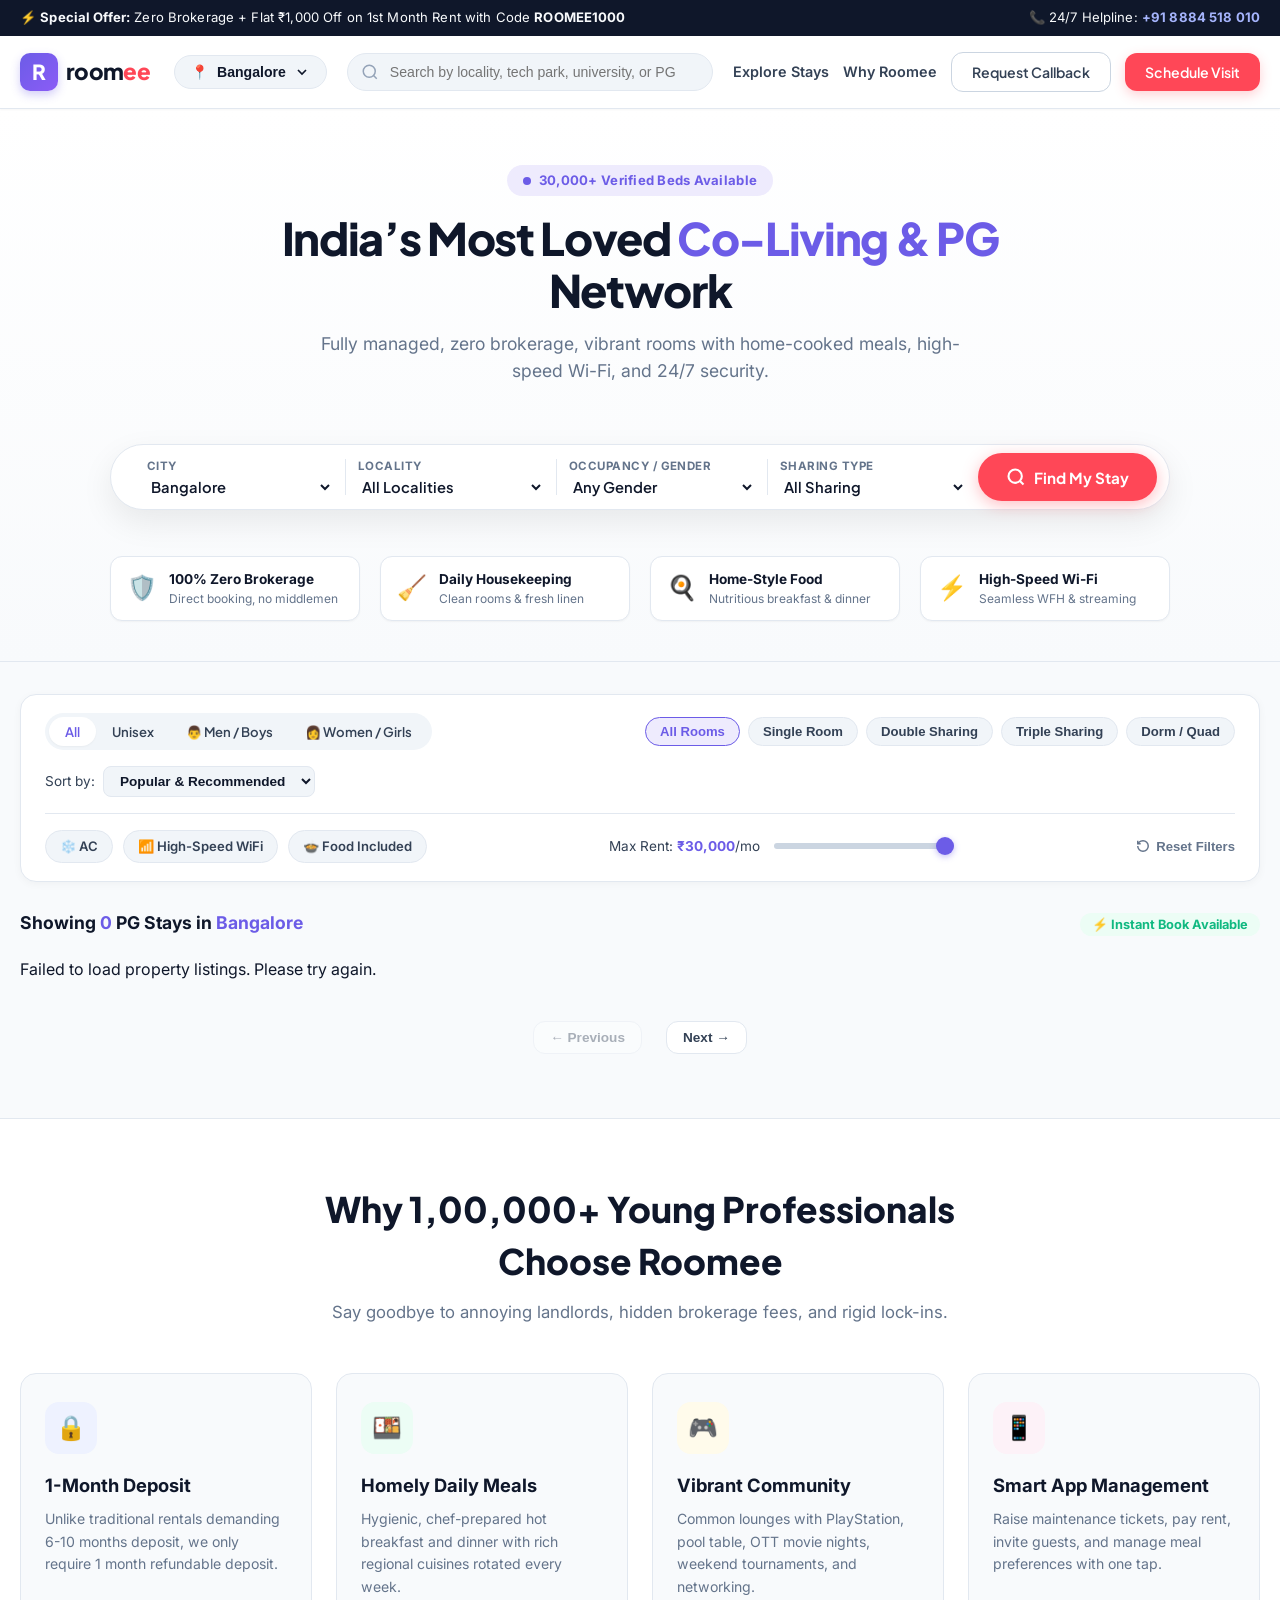
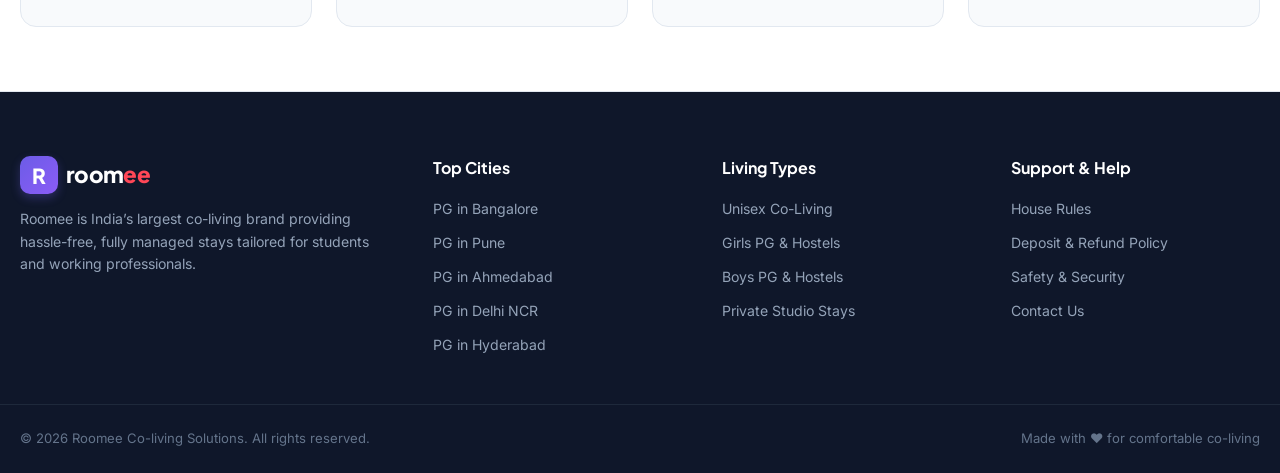
==== commit eda4e6b4: "main-update" ====
--- a/frontend/index.html
+++ b/frontend/index.html
@@ -1,504 +1,494 @@
 <!DOCTYPE html>
 <html lang="en">
 <head>
-  <meta charset="UTF-8" />
-  <meta name="viewport" content="width=device-width, initial-scale=1.0" />
-  <title>Roomee — Modern AI PG & Student Housing Platform</title>
-  <meta name="description" content="Discover verified student and professional PG accommodations with AI semantic search, ML fair-price benchmarks, and PyTorch Two-Tower personalized matching." />
-
-  <!-- Google Font: Inter -->
-  <link rel="preconnect" href="https://fonts.googleapis.com" />
-  <link rel="preconnect" href="https://fonts.gstatic.com" crossorigin />
-  <link href="https://fonts.googleapis.com/css2?family=Inter:wght@300;400;500;600;700;800&display=swap" rel="stylesheet" />
-
-  <!-- Stylesheet -->
-  <link rel="stylesheet" href="style.css" />
+  <meta charset="UTF-8">
+  <meta name="viewport" content="width=device-width, initial-scale=1.0">
+  <title>Roomee | India's Largest Managed Co-living & PG Discovery Platform</title>
+  <meta name="description" content="Find verified, fully-furnished PG & co-living spaces with zero brokerage, high-speed Wi-Fi, daily housekeeping, and home-cooked meals across Bangalore, Pune, Delhi, Mumbai, Hyderabad, and more.">
+  
+  <!-- Fonts -->
+  <link rel="preconnect" href="https://fonts.googleapis.com">
+  <link rel="preconnect" href="https://fonts.gstatic.com" crossorigin>
+  <link href="https://fonts.googleapis.com/css2?family=Plus+Jakarta+Sans:wght@400;500;600;700;800&family=Inter:wght@400;500;600;700&display=swap" rel="stylesheet">
+  
+  <link rel="stylesheet" href="/style.css">
 </head>
 <body>
 
-  <!-- Top Navigation Header -->
+  <!-- Top Announcement Bar -->
+  <div class="top-banner">
+    <div class="container top-banner-content">
+      <span>⚡ <strong>Special Offer:</strong> Zero Brokerage + Flat ₹1,000 Off on 1st Month Rent with Code <strong>ROOMEE1000</strong></span>
+      <span class="banner-right">📞 24/7 Helpline: <strong>+91 8884 518 010</strong></span>
+    </div>
+  </div>
+
+  <!-- Header / Navbar -->
   <header class="navbar">
-    <div class="nav-container">
-      <a href="#" class="brand-logo" onclick="resetToHome(event)">
-        <div class="logo-icon">
-          <svg width="22" height="22" viewBox="0 0 24 24" fill="none" stroke="currentColor" stroke-width="2.2" stroke-linecap="round" stroke-linejoin="round">
-            <path d="M3 9l9-7 9 7v11a2 2 0 0 1-2 2H5a2 2 0 0 1-2-2z"></path>
-            <polyline points="9 22 9 12 15 12 15 22"></polyline>
-          </svg>
-        </div>
-        <span class="brand-name">Roomee</span>
-        <span class="brand-tag">AI Housing Hub</span>
-      </a>
-
-      <!-- Navigation Links -->
-      <nav class="nav-links">
-        <button class="nav-link active" onclick="switchView('search')" id="nav-search-btn">
-          <svg width="16" height="16" viewBox="0 0 24 24" fill="none" stroke="currentColor" stroke-width="2" stroke-linecap="round" stroke-linejoin="round"><circle cx="11" cy="11" r="8"></circle><line x1="21" y1="21" x2="16.65" y2="16.65"></line></svg>
-          Smart Search
+    <div class="container nav-container">
+      <div class="nav-left">
+        <a href="/" class="brand-logo">
+          <span class="logo-mark">R</span>
+          <span class="logo-text">room<span class="logo-highlight">ee</span></span>
+        </a>
+        <div class="city-selector-dropdown">
+          <button class="city-select-btn" id="currentCityBtn">
+            <span class="city-icon" id="currentCityIcon">📍</span>
+            <span class="city-name" id="currentCityName">Bangalore</span>
+            <svg class="chevron-icon" width="16" height="16" viewBox="0 0 24 24" fill="none" stroke="currentColor" stroke-width="2.5"><path d="m6 9 6 6 6-6"/></svg>
+          </button>
+          <div class="city-dropdown-menu" id="cityDropdownMenu">
+            <div class="city-dropdown-header">Select Your City</div>
+            <div class="city-grid" id="cityDropdownGrid">
+              <!-- Populated by JS -->
+            </div>
+          </div>
+        </div>
+      </div>
+
+      <div class="nav-search-bar">
+        <svg class="search-icon" width="18" height="18" viewBox="0 0 24 24" fill="none" stroke="currentColor" stroke-width="2"><circle cx="11" cy="11" r="8"/><path d="m21 21-4.3-4.3"/></svg>
+        <input type="text" id="globalSearchInput" placeholder="Search by locality, tech park, university, or PG name..." autocomplete="off">
+        <button id="globalSearchClear" class="clear-search-btn" style="display:none;">&times;</button>
+      </div>
+
+      <div class="nav-right">
+        <a href="#exploreSection" class="nav-link">Explore Stays</a>
+        <a href="#whyRoomee" class="nav-link">Why Roomee</a>
+        <button class="btn btn-outline" id="requestCallbackBtn">Request Callback</button>
+        <button class="btn btn-primary" id="scheduleTopVisitBtn">Schedule Visit</button>
+      </div>
+    </div>
+  </header>
+
+  <!-- Hero Section -->
+  <section class="hero-section">
+    <div class="container hero-container">
+      <div class="hero-badge">
+        <span class="pulse-dot"></span> 30,000+ Verified Beds Available
+      </div>
+      <h1 class="hero-title">
+        India’s Most Loved <span class="highlight-text">Co-Living & PG</span> Network
+      </h1>
+      <p class="hero-subtitle">
+        Fully managed, zero brokerage, vibrant rooms with home-cooked meals, high-speed Wi-Fi, and 24/7 security.
+      </p>
+
+      <!-- City Quick Select Pills -->
+      <div class="city-quick-pills" id="heroCityPills">
+        <!-- Populated by JS -->
+      </div>
+
+      <!-- Hero Search & Filter Capsule -->
+      <div class="hero-search-capsule">
+        <div class="capsule-item">
+          <label>City</label>
+          <select id="heroSelectCity" class="capsule-select">
+            <option value="Bangalore">Bangalore</option>
+            <option value="Pune">Pune</option>
+            <option value="Ahmedabad">Ahmedabad</option>
+            <option value="Delhi">Delhi</option>
+            <option value="Chennai">Chennai</option>
+            <option value="Hyderabad">Hyderabad</option>
+            <option value="Mumbai">Mumbai</option>
+            <option value="Gurgaon">Gurgaon</option>
+            <option value="Noida">Noida</option>
+            <option value="Jaipur">Jaipur</option>
+          </select>
+        </div>
+        <div class="capsule-divider"></div>
+        <div class="capsule-item">
+          <label>Locality</label>
+          <select id="heroSelectLocality" class="capsule-select">
+            <option value="all">All Localities</option>
+          </select>
+        </div>
+        <div class="capsule-divider"></div>
+        <div class="capsule-item">
+          <label>Occupancy / Gender</label>
+          <select id="heroSelectGender" class="capsule-select">
+            <option value="all">Any Gender</option>
+            <option value="unisex">Unisex Co-living</option>
+            <option value="men">Boys / Men</option>
+            <option value="women">Girls / Women</option>
+          </select>
+        </div>
+        <div class="capsule-divider"></div>
+        <div class="capsule-item">
+          <label>Sharing Type</label>
+          <select id="heroSelectSharing" class="capsule-select">
+            <option value="all">All Sharing</option>
+            <option value="single">Private Room</option>
+            <option value="double">Double Sharing</option>
+            <option value="triple">Triple Sharing</option>
+            <option value="dorm">Dorm / Quad</option>
+          </select>
+        </div>
+        <button class="btn btn-hero-search" id="heroSearchBtn">
+          <svg width="20" height="20" viewBox="0 0 24 24" fill="none" stroke="currentColor" stroke-width="2.5"><circle cx="11" cy="11" r="8"/><path d="m21 21-4.3-4.3"/></svg>
+          <span>Find My Stay</span>
         </button>
-        <button class="nav-link" onclick="openRecommenderModal()" id="nav-neural-btn">
-          <svg width="16" height="16" viewBox="0 0 24 24" fill="none" stroke="currentColor" stroke-width="2" stroke-linecap="round" stroke-linejoin="round"><path d="M12 2a10 10 0 1 0 10 10H12V2z"></path><path d="M12 2a10 10 0 0 1 10 10"></path><circle cx="12" cy="12" r="4"></circle></svg>
-          Neural Matcher
-        </button>
-        <button class="nav-link" onclick="toggleChatbot()" id="nav-chatbot-btn">
-          <svg width="16" height="16" viewBox="0 0 24 24" fill="none" stroke="currentColor" stroke-width="2" stroke-linecap="round" stroke-linejoin="round"><path d="M21 15a2 2 0 0 1-2 2H7l-4 4V5a2 2 0 0 1 2-2h14a2 2 0 0 1 2 2z"></path></svg>
-          AI Chatbot
-        </button>
-      </nav>
-
-      <!-- System Status Badge -->
-      <div class="nav-right">
-        <div class="ai-live-badge" title="Scikit-Learn, Dense Vector Search & PyTorch Two-Tower Models Ready">
-          <span class="live-dot"></span>
-          <span class="badge-text" id="ai-status-text">AI Core Ready</span>
-        </div>
-      </div>
-    </div>
-  </header>
-
-  <!-- Main Container -->
-  <main class="main-wrapper">
-
-    <!-- Hero Search Section -->
-    <section class="hero-section">
-      <div class="hero-badge">
-        <svg width="14" height="14" viewBox="0 0 24 24" fill="none" stroke="currentColor" stroke-width="2"><polygon points="12 2 15.09 8.26 22 9.27 17 14.14 18.18 21.02 12 17.77 5.82 21.02 7 14.14 2 9.27 8.91 8.26 12 2"></polygon></svg>
-        Multi-Model AI Housing Engine
-      </div>
-      <h1 class="hero-title">Find your perfect PG stay with AI intelligence.</h1>
-      <p class="hero-subtitle">
-        Explore 30,000+ verified student & professional rooms powered by semantic search, XGBoost fair market pricing, and PyTorch personalized neural matching.
-      </p>
-
-      <!-- Smart Natural Language Search Box -->
-      <div class="search-box-card">
-        <form id="smart-search-form" onsubmit="handleSemanticSearch(event)" class="search-form">
-          <div class="search-input-wrapper">
-            <div class="search-icon">
-              <svg width="20" height="20" viewBox="0 0 24 24" fill="none" stroke="currentColor" stroke-width="2.2" stroke-linecap="round" stroke-linejoin="round">
-                <circle cx="11" cy="11" r="8"></circle>
-                <line x1="21" y1="21" x2="16.65" y2="16.65"></line>
-              </svg>
-            </div>
-            <input
-              type="text"
-              id="search-input"
-              class="search-input"
-              placeholder="e.g. Quiet single AC room in Pune under 15k with veg food..."
-              autocomplete="off"
-            />
-            <button type="button" class="clear-btn" id="clear-search-btn" onclick="clearSearchInput()" style="display: none;">
-              <svg width="16" height="16" viewBox="0 0 24 24" fill="none" stroke="currentColor" stroke-width="2"><line x1="18" y1="6" x2="6" y2="18"></line><line x1="6" y1="6" x2="18" y2="18"></line></svg>
-            </button>
-          </div>
-          <button type="submit" class="btn btn-primary search-submit-btn" id="search-submit-btn">
-            <span>Search</span>
-            <svg width="16" height="16" viewBox="0 0 24 24" fill="none" stroke="currentColor" stroke-width="2.2" stroke-linecap="round" stroke-linejoin="round">
-              <line x1="5" y1="12" x2="19" y2="12"></line>
-              <polyline points="12 5 19 12 12 19"></polyline>
-            </svg>
+      </div>
+
+      <!-- Trust Badges Strip -->
+      <div class="trust-strip">
+        <div class="trust-item">
+          <div class="trust-icon">🛡️</div>
+          <div>
+            <strong>100% Zero Brokerage</strong>
+            <span>Direct booking, no middlemen</span>
+          </div>
+        </div>
+        <div class="trust-item">
+          <div class="trust-icon">🧹</div>
+          <div>
+            <strong>Daily Housekeeping</strong>
+            <span>Clean rooms & fresh linen</span>
+          </div>
+        </div>
+        <div class="trust-item">
+          <div class="trust-icon">🍳</div>
+          <div>
+            <strong>Home-Style Food</strong>
+            <span>Nutritious breakfast & dinner</span>
+          </div>
+        </div>
+        <div class="trust-item">
+          <div class="trust-icon">⚡</div>
+          <div>
+            <strong>High-Speed Wi-Fi</strong>
+            <span>Seamless WFH & streaming</span>
+          </div>
+        </div>
+      </div>
+    </div>
+  </section>
+
+  <!-- Main Explore & Filter Section -->
+  <main class="main-content" id="exploreSection">
+    <div class="container">
+
+      <!-- Sticky Filter Bar -->
+      <div class="filter-wrapper">
+        <div class="filter-header-bar">
+          
+          <!-- Gender segmented control -->
+          <div class="gender-segmented-control" id="genderFilterGroup">
+            <button class="seg-btn active" data-gender="all">All</button>
+            <button class="seg-btn" data-gender="unisex">Unisex</button>
+            <button class="seg-btn" data-gender="men">👨 Men / Boys</button>
+            <button class="seg-btn" data-gender="women">👩 Women / Girls</button>
+          </div>
+
+          <!-- Sharing Type Pills -->
+          <div class="sharing-chips" id="sharingFilterGroup">
+            <button class="chip active" data-sharing="all">All Rooms</button>
+            <button class="chip" data-sharing="single">Single Room</button>
+            <button class="chip" data-sharing="double">Double Sharing</button>
+            <button class="chip" data-sharing="triple">Triple Sharing</button>
+            <button class="chip" data-sharing="dorm">Dorm / Quad</button>
+          </div>
+
+          <!-- Sort dropdown -->
+          <div class="sort-wrapper">
+            <label for="sortBySelect">Sort by:</label>
+            <select id="sortBySelect" class="sort-select">
+              <option value="popular">Popular & Recommended</option>
+              <option value="price_asc">Price: Low to High</option>
+              <option value="price_desc">Price: High to Low</option>
+              <option value="rating_desc">Highest Rated (4.5+)</option>
+            </select>
+          </div>
+        </div>
+
+        <!-- Secondary Filter Bar (Amenities & Budget) -->
+        <div class="secondary-filter-bar">
+          <!-- Amenities Chips -->
+          <div class="amenities-chips">
+            <label class="amenity-checkbox">
+              <input type="checkbox" id="filterAc">
+              <span class="custom-chip">❄️ AC</span>
+            </label>
+            <label class="amenity-checkbox">
+              <input type="checkbox" id="filterWifi">
+              <span class="custom-chip">📶 High-Speed WiFi</span>
+            </label>
+            <label class="amenity-checkbox">
+              <input type="checkbox" id="filterFood">
+              <span class="custom-chip">🍲 Food Included</span>
+            </label>
+          </div>
+
+          <!-- Budget Range Slider -->
+          <div class="budget-slider-wrapper">
+            <div class="budget-label-row">
+              <span>Max Rent: <strong id="budgetVal">₹30,000</strong>/mo</span>
+            </div>
+            <input type="range" id="budgetRange" min="4000" max="30000" step="500" value="30000" class="styled-slider">
+          </div>
+
+          <!-- Reset Filter Button -->
+          <button id="resetFiltersBtn" class="btn-reset-filters" title="Reset all filters">
+            <svg width="14" height="14" viewBox="0 0 24 24" fill="none" stroke="currentColor" stroke-width="2.5"><path d="M3 12a9 9 0 1 0 9-9 9.75 9.75 0 0 0-6.74 2.74L3 8"/><path d="M3 3v5h5"/></svg>
+            Reset Filters
           </button>
-        </form>
-
-        <!-- Prompt Suggestions Chips -->
-        <div class="search-chips-row">
-          <span class="chips-label">Try asking:</span>
-          <div class="chips-list">
-            <button type="button" class="chip" onclick="applyQueryPrompt('Quiet single AC room in Pune under 15k with veg food')">
-              🏠 Single AC room in Pune under 15k
-            </button>
-            <button type="button" class="chip" onclick="applyQueryPrompt('Double sharing PG in Koramangala Bangalore near tech companies')">
-              💻 Double in Koramangala Bangalore
-            </button>
-            <button type="button" class="chip" onclick="applyQueryPrompt('Affordable student hostel in Hyderabad Madhapur with WiFi and food')">
-              🎓 Student stay in Hyderabad with WiFi
-            </button>
-            <button type="button" class="chip" onclick="applyQueryPrompt('Spacious girls PG in Mumbai Powai with AC and meals')">
-              ✨ Girls PG in Mumbai Powai
-            </button>
-          </div>
-        </div>
-      </div>
-    </section>
-
-    <!-- Filters and Control Bar -->
-    <section class="controls-section">
-      <div class="filters-card">
-        <div class="filters-grid">
+        </div>
+      </div>
+
+      <!-- Results Stats & Active Chips Header -->
+      <div class="results-meta-bar">
+        <div class="results-count-text">
+          Showing <span id="resultsCount">0</span> PG Stays in <span id="resultsCityName">Bangalore</span>
+        </div>
+        <div class="view-toggle">
+          <span class="active-badge" id="resultsBadgeText">⚡ Instant Book Available</span>
+        </div>
+      </div>
+
+      <!-- PG Grid List -->
+      <div class="pg-grid" id="pgGridContainer">
+        <!-- Dynamic Cards Injected by JS -->
+      </div>
+
+      <!-- Empty State -->
+      <div class="empty-state" id="emptyState" style="display: none;">
+        <div class="empty-icon">🔍</div>
+        <h3>No matching PGs found</h3>
+        <p>Try loosening your budget, removing amenities filters, or picking another locality.</p>
+        <button class="btn btn-primary" id="emptyResetBtn">Reset All Filters</button>
+      </div>
+
+      <!-- Pagination -->
+      <div class="pagination-wrapper" id="paginationWrapper">
+        <button class="page-nav-btn" id="prevPageBtn" disabled>&larr; Previous</button>
+        <div class="page-numbers" id="pageNumbersContainer">
+          <!-- Page pills -->
+        </div>
+        <button class="page-nav-btn" id="nextPageBtn">Next &rarr;</button>
+      </div>
+
+    </div>
+  </main>
+
+  <!-- Why Choose Roomee Section -->
+  <section class="why-zolo-section" id="whyRoomee">
+    <div class="container">
+      <div class="section-heading-center">
+        <h2>Why 1,00,000+ Young Professionals Choose Roomee</h2>
+        <p>Say goodbye to annoying landlords, hidden brokerage fees, and rigid lock-ins.</p>
+      </div>
+
+      <div class="features-grid">
+        <div class="feature-card">
+          <div class="feature-icon-box" style="background:#eef2ff; color:#6366f1;">
+            🔒
+          </div>
+          <h3>1-Month Deposit</h3>
+          <p>Unlike traditional rentals demanding 6-10 months deposit, we only require 1 month refundable deposit.</p>
+        </div>
+        <div class="feature-card">
+          <div class="feature-icon-box" style="background:#ecfdf5; color:#10b981;">
+            🍱
+          </div>
+          <h3>Homely Daily Meals</h3>
+          <p>Hygienic, chef-prepared hot breakfast and dinner with rich regional cuisines rotated every week.</p>
+        </div>
+        <div class="feature-card">
+          <div class="feature-icon-box" style="background:#fffbeb; color:#f59e0b;">
+            🎮
+          </div>
+          <h3>Vibrant Community</h3>
+          <p>Common lounges with PlayStation, pool table, OTT movie nights, weekend tournaments, and networking.</p>
+        </div>
+        <div class="feature-card">
+          <div class="feature-icon-box" style="background:#fdf2f8; color:#ec4899;">
+            📱
+          </div>
+          <h3>Smart App Management</h3>
+          <p>Raise maintenance tickets, pay rent, invite guests, and manage meal preferences with one tap.</p>
+        </div>
+      </div>
+    </div>
+  </section>
+
+  <!-- Property Details & Schedule Visit Modal -->
+  <div class="modal-overlay" id="propertyModal" style="display: none;">
+    <div class="modal-card">
+      <button class="modal-close-btn" id="closeModalBtn">&times;</button>
+      
+      <div class="modal-body">
+        <!-- Left: Details & Gallery -->
+        <div class="modal-details-col">
           
-          <!-- City Filter -->
-          <div class="filter-group">
-            <label for="filter-city" class="filter-label">City</label>
-            <div class="select-wrapper">
-              <select id="filter-city" class="custom-select" onchange="triggerFilterChange()">
-                <option value="">All Cities</option>
-                <option value="Ahmedabad">Ahmedabad</option>
-                <option value="Bangalore">Bangalore</option>
-                <option value="Chennai">Chennai</option>
-                <option value="Delhi">Delhi</option>
-                <option value="Gurgaon">Gurgaon</option>
-                <option value="Hyderabad">Hyderabad</option>
-                <option value="Jaipur">Jaipur</option>
-                <option value="Kolkata">Kolkata</option>
-                <option value="Mumbai">Mumbai</option>
-                <option value="Noida">Noida</option>
-                <option value="Pune">Pune</option>
-              </select>
-            </div>
-          </div>
-
-          <!-- Sharing Type Filter -->
-          <div class="filter-group">
-            <label class="filter-label">Room Sharing</label>
-            <div class="segmented-control" id="sharing-pills">
-              <button type="button" class="segment-btn active" data-value="" onclick="setSharingFilter(this, '')">Any</button>
-              <button type="button" class="segment-btn" data-value="Single" onclick="setSharingFilter(this, 'Single')">Single</button>
-              <button type="button" class="segment-btn" data-value="Double" onclick="setSharingFilter(this, 'Double')">Double</button>
-              <button type="button" class="segment-btn" data-value="Triple" onclick="setSharingFilter(this, 'Triple')">Triple</button>
-              <button type="button" class="segment-btn" data-value="Dorm" onclick="setSharingFilter(this, 'Dorm')">Dorm</button>
-            </div>
-          </div>
-
-          <!-- Amenities Filter -->
-          <div class="filter-group">
-            <label class="filter-label">Amenities</label>
-            <div class="toggle-chips-group">
-              <button type="button" class="toggle-chip" id="chip-ac" onclick="toggleAmenity('ac')">
-                <span class="chip-check"></span> AC
+          <!-- Modal Gallery Preview -->
+          <div class="modal-gallery">
+            <div class="modal-main-img-wrap">
+              <img id="modalMainImg" src="" alt="Property View">
+              <div class="modal-img-badge" id="modalImgBadge">Verified Roomee Stay</div>
+            </div>
+            <div class="modal-thumb-strip" id="modalThumbStrip">
+              <!-- Thumbs injected by JS -->
+            </div>
+          </div>
+
+          <!-- Title & Badges -->
+          <div class="modal-header-info">
+            <div class="modal-title-row">
+              <h2 id="modalPgName">Roomee Stay Name</h2>
+              <div class="rating-badge" id="modalRating">★ 4.8 (120 reviews)</div>
+            </div>
+            <p class="modal-locality" id="modalLocality">📍 Koramangala, Bangalore</p>
+            <div class="modal-badge-row" id="modalBadges"></div>
+          </div>
+
+          <!-- Pricing Table -->
+          <div class="modal-section">
+            <h4 class="section-title">Sharing Options & Monthly Rent</h4>
+            <div class="sharing-grid" id="modalSharingGrid">
+              <!-- Sharing cards -->
+            </div>
+          </div>
+
+          <!-- Amenities Grid -->
+          <div class="modal-section">
+            <h4 class="section-title">Included Amenities & Services</h4>
+            <div class="amenities-grid" id="modalAmenitiesGrid">
+              <!-- Amenity items -->
+            </div>
+          </div>
+
+          <!-- Weekly Food Menu -->
+          <div class="modal-section">
+            <h4 class="section-title">Weekly Food Menu</h4>
+            <div class="menu-day-tabs" id="menuDayTabs">
+              <!-- Day buttons -->
+            </div>
+            <div class="menu-content-box" id="menuContentBox">
+              <!-- Injected meal info -->
+            </div>
+          </div>
+
+          <!-- House Rules & Policies -->
+          <div class="modal-section">
+            <h4 class="section-title">Stay Policies & House Rules</h4>
+            <div class="rules-list" id="modalRulesList">
+              <!-- Rules -->
+            </div>
+          </div>
+
+        </div>
+
+        <!-- Right: Instant Schedule Visit Sticky Card -->
+        <div class="modal-booking-col">
+          <div class="booking-card">
+            <div class="booking-card-header">
+              <h3>Schedule a Free Visit</h3>
+              <p>Experience the space in-person with our Property Manager.</p>
+            </div>
+
+            <form id="visitBookingForm" class="visit-form">
+              <input type="hidden" id="formPgId" value="">
+              
+              <div class="form-group">
+                <label>Your Full Name *</label>
+                <input type="text" id="visitorName" placeholder="e.g. Rahul Sharma" required>
+              </div>
+
+              <div class="form-group">
+                <label>Mobile Number *</label>
+                <input type="tel" id="visitorPhone" placeholder="10-digit mobile number" pattern="[0-9]{10}" required>
+              </div>
+
+              <div class="form-group">
+                <label>Preferred Visit Date *</label>
+                <input type="date" id="visitorDate" required>
+              </div>
+
+              <div class="form-group">
+                <label>Time Slot *</label>
+                <select id="visitorSlot" class="form-select">
+                  <option value="Morning (10:00 AM - 01:00 PM)">Morning (10:00 AM - 01:00 PM)</option>
+                  <option value="Afternoon (01:00 PM - 05:00 PM)">Afternoon (01:00 PM - 05:00 PM)</option>
+                  <option value="Evening (05:00 PM - 08:30 PM)">Evening (05:00 PM - 08:30 PM)</option>
+                </select>
+              </div>
+
+              <button type="submit" class="btn btn-primary btn-block btn-visit-submit" id="submitVisitBtn">
+                Confirm Free Visit Now
               </button>
-              <button type="button" class="toggle-chip" id="chip-wifi" onclick="toggleAmenity('wifi')">
-                <span class="chip-check"></span> Wi-Fi
-              </button>
-              <button type="button" class="toggle-chip" id="chip-food" onclick="toggleAmenity('food')">
-                <span class="chip-check"></span> Meals Included
-              </button>
-            </div>
-          </div>
-
-          <!-- Budget Range Slider -->
-          <div class="filter-group budget-group">
-            <div class="budget-header">
-              <label class="filter-label" for="filter-budget">Max Budget</label>
-              <span class="budget-value" id="budget-display">₹25,000 / mo</span>
-            </div>
-            <input
-              type="range"
-              id="filter-budget"
-              min="5000"
-              max="35000"
-              step="500"
-              value="25000"
-              class="budget-slider"
-              oninput="handleBudgetChange(this.value)"
-            />
-          </div>
-
-        </div>
-
-        <!-- Filter Action Bar -->
-        <div class="filters-footer">
-          <div class="results-meta" id="results-count-text">
-            Showing verified accommodations
-          </div>
-          <div class="filter-actions">
-            <div class="sort-wrapper">
-              <label for="sort-by" class="sort-label">Sort by:</label>
-              <select id="sort-by" class="sort-select" onchange="handleSortChange(this.value)">
-                <option value="relevance">AI Relevance / Match</option>
-                <option value="value">Best Fair-Rent Deals</option>
-                <option value="price-asc">Price: Low to High</option>
-                <option value="price-desc">Price: High to Low</option>
-              </select>
-            </div>
-            <button type="button" class="btn btn-ghost" onclick="resetAllFilters()">
-              Reset Filters
-            </button>
-          </div>
-        </div>
-      </div>
-    </section>
-
-    <!-- Results Section -->
-    <section class="results-section">
-
-      <!-- Active Mode Indicator Tabs -->
-      <div class="view-tabs">
-        <button class="view-tab active" id="tab-all-results" onclick="switchTab('results')">
-          <span class="tab-title">Listings & AI Results</span>
-          <span class="tab-badge" id="tab-count-badge">0</span>
-        </button>
-        <button class="view-tab" id="tab-ai-recommendations" onclick="openRecommenderModal()">
-          <span class="tab-title">✨ AI Personalized Top Picks</span>
-          <span class="tab-pill">PyTorch Two-Tower</span>
-        </button>
-      </div>
-
-      <!-- Loading State -->
-      <div id="loading-state" class="loading-state" style="display: none;">
-        <div class="spinner"></div>
-        <p class="loading-text" id="loading-message">Embedding query & calculating fair rent metrics...</p>
-      </div>
-
-      <!-- Listings Grid Container -->
-      <div id="listings-grid" class="listings-grid">
-        <!-- Dynamically rendered via app.js -->
-      </div>
-
-      <!-- Empty State -->
-      <div id="empty-state" class="empty-state" style="display: none;">
-        <div class="empty-icon">🏠</div>
-        <h3 class="empty-title">No matching accommodations found</h3>
-        <p class="empty-desc">Try loosening your budget, clearing some amenity filters, or trying a different natural query.</p>
-        <button class="btn btn-secondary" onclick="resetAllFilters()">Reset All Filters</button>
-      </div>
-
-      <!-- Pagination / Load More -->
-      <div id="pagination-wrapper" class="pagination-wrapper" style="display: none;">
-        <button class="btn btn-secondary" id="load-more-btn" onclick="loadMoreListings()">
-          Load More Listings
-        </button>
-      </div>
-
-    </section>
-
-  </main>
-
-  <!-- ─── Floating AI Chatbot Widget ─── -->
-  <div class="chatbot-fab" id="chatbot-fab" onclick="toggleChatbot()">
-    <div class="fab-icon">
-      <svg width="24" height="24" viewBox="0 0 24 24" fill="none" stroke="currentColor" stroke-width="2.2" stroke-linecap="round" stroke-linejoin="round">
-        <path d="M21 15a2 2 0 0 1-2 2H7l-4 4V5a2 2 0 0 1 2-2h14a2 2 0 0 1 2 2z"></path>
-      </svg>
-    </div>
-    <span class="fab-text">Ask Roomee AI</span>
+
+              <div class="booking-guarantee">
+                🔒 Zero obligation • Instant SMS & WhatsApp confirmation
+              </div>
+            </form>
+
+            <!-- Booking Success Notification -->
+            <div class="booking-success-box" id="bookingSuccessBox" style="display:none;">
+              <div class="success-icon">🎉</div>
+              <h4>Visit Scheduled!</h4>
+              <p id="bookingSuccessMsg">Your visit is confirmed.</p>
+              <div class="ref-badge" id="bookingRefBadge">Ref: ROOMEE-VISIT-123456</div>
+              <button class="btn btn-outline btn-block" id="bookAnotherBtn" style="margin-top:12px;">Schedule Another</button>
+            </div>
+
+          </div>
+        </div>
+
+      </div>
+    </div>
   </div>
 
-  <div class="chatbot-window" id="chatbot-window">
-    <div class="chat-header">
-      <div class="chat-header-info">
-        <div class="chat-avatar">🤖</div>
-        <div>
-          <h3 class="chat-title">Roomee AI Assistant</h3>
-          <span class="chat-status">🟢 Online • NLP & Fair Rent Engine</span>
-        </div>
-      </div>
-      <button class="chat-close-btn" onclick="toggleChatbot()">
-        <svg width="18" height="18" viewBox="0 0 24 24" fill="none" stroke="currentColor" stroke-width="2"><line x1="18" y1="6" x2="6" y2="18"></line><line x1="6" y1="6" x2="18" y2="18"></line></svg>
-      </button>
-    </div>
-
-    <div class="chat-messages" id="chat-messages">
-      <div class="chat-msg bot-msg">
-        <div class="msg-bubble">
-          👋 Hi! I'm <strong>Roomee AI</strong>. Tell me your accommodation preferences (e.g. <em>"Single AC room in Pune under 15k with veg food"</em> or <em>"Check market rent in Bangalore"</em>) and I'll find you the best matches!
-        </div>
-      </div>
-    </div>
-
-    <!-- Quick prompt chips inside chat -->
-    <div class="chat-quick-chips">
-      <button type="button" class="chat-chip" onclick="sendChatPrompt('Single AC room in Pune under 15k with veg food')">Single AC in Pune</button>
-      <button type="button" class="chat-chip" onclick="sendChatPrompt('Fair market rent for double room in Bangalore')">Rent in Bangalore</button>
-      <button type="button" class="chat-chip" onclick="sendChatPrompt('Girls PG in Mumbai with food')">Girls PG Mumbai</button>
-    </div>
-
-    <form class="chat-input-bar" onsubmit="handleChatSubmit(event)">
-      <input type="text" id="chat-input" class="chat-input" placeholder="Type your housing question..." autocomplete="off" />
-      <button type="submit" class="chat-send-btn">
-        <svg width="18" height="18" viewBox="0 0 24 24" fill="none" stroke="currentColor" stroke-width="2.2" stroke-linecap="round" stroke-linejoin="round">
-          <line x1="22" y1="2" x2="11" y2="13"></line>
-          <polygon points="22 2 15 22 11 13 2 9 22 2"></polygon>
-        </svg>
-      </button>
-    </form>
-  </div>
-
-  <!-- ─── Modal 1: Personalized Neural Matcher Profile ─── -->
-  <div id="modal-recommender" class="modal-overlay" onclick="handleModalBackdropClick(event, 'modal-recommender')">
-    <div class="modal-dialog">
-      <div class="modal-header">
-        <div class="modal-header-text">
-          <div class="modal-pretitle">PyTorch Two-Tower Matching Network</div>
-          <h2 class="modal-title">Personalized Student Housing Recommendation</h2>
-        </div>
-        <button class="modal-close-btn" onclick="closeModal('modal-recommender')">
-          <svg width="20" height="20" viewBox="0 0 24 24" fill="none" stroke="currentColor" stroke-width="2"><line x1="18" y1="6" x2="6" y2="18"></line><line x1="6" y1="6" x2="18" y2="18"></line></svg>
-        </button>
-      </div>
-
-      <div class="modal-body">
-        <p class="modal-desc">
-          Our deep learning User Tower projects your exact student profile into a 32-dimensional latent preference space to find matching PG accommodations instantly.
+  <!-- Footer -->
+  <footer class="footer">
+    <div class="container footer-container">
+      <div class="footer-col">
+        <a href="/" class="brand-logo footer-logo">
+          <span class="logo-mark">R</span>
+          <span class="logo-text">room<span class="logo-highlight">ee</span></span>
+        </a>
+        <p class="footer-desc">
+          Roomee is India’s largest co-living brand providing hassle-free, fully managed stays tailored for students and working professionals.
         </p>
-
-        <form id="recommender-form" onsubmit="handleNeuralRecommenderSubmit(event)">
-          <div class="form-row">
-            <div class="form-group">
-              <label class="form-label" for="rec-city">Target City *</label>
-              <select id="rec-city" class="custom-select" required>
-                <option value="Pune">Pune</option>
-                <option value="Bangalore">Bangalore</option>
-                <option value="Mumbai">Mumbai</option>
-                <option value="Hyderabad">Hyderabad</option>
-                <option value="Delhi">Delhi</option>
-                <option value="Ahmedabad">Ahmedabad</option>
-                <option value="Chennai">Chennai</option>
-                <option value="Gurgaon">Gurgaon</option>
-                <option value="Noida">Noida</option>
-                <option value="Jaipur">Jaipur</option>
-                <option value="Kolkata">Kolkata</option>
-              </select>
-            </div>
-
-            <div class="form-group">
-              <label class="form-label" for="rec-budget">Monthly Rent Budget (₹) *</label>
-              <input type="number" id="rec-budget" class="form-input" min="4000" max="40000" step="500" value="14000" required />
-            </div>
-          </div>
-
-          <div class="form-row">
-            <div class="form-group">
-              <label class="form-label" for="rec-sharing">Preferred Sharing</label>
-              <select id="rec-sharing" class="custom-select">
-                <option value="Single">Single Room (Private)</option>
-                <option value="Double" selected>Double Sharing</option>
-                <option value="Triple">Triple Sharing</option>
-                <option value="Dorm">Dormitory</option>
-              </select>
-            </div>
-
-            <div class="form-group">
-              <label class="form-label" for="rec-food-type">Food Preference</label>
-              <select id="rec-food-type" class="custom-select">
-                <option value="Veg">Vegetarian Meals</option>
-                <option value="Non-Veg">Non-Vegetarian Meals</option>
-                <option value="Both" selected>Any / Both Meals</option>
-                <option value="None">Self Cooking / No Food</option>
-              </select>
-            </div>
-          </div>
-
-          <div class="form-group">
-            <label class="form-label">Must-Have Amenities</label>
-            <div class="checkbox-row">
-              <label class="checkbox-label">
-                <input type="checkbox" id="rec-ac" checked />
-                <span>Air Conditioning (AC)</span>
-              </label>
-              <label class="checkbox-label">
-                <input type="checkbox" id="rec-wifi" checked />
-                <span>High-Speed Wi-Fi</span>
-              </label>
-              <label class="checkbox-label">
-                <input type="checkbox" id="rec-food-inc" checked />
-                <span>Meals Included</span>
-              </label>
-            </div>
-          </div>
-
-          <div class="modal-actions">
-            <button type="button" class="btn btn-secondary" onclick="closeModal('modal-recommender')">Cancel</button>
-            <button type="submit" class="btn btn-primary" id="rec-submit-btn">
-              <svg width="16" height="16" viewBox="0 0 24 24" fill="none" stroke="currentColor" stroke-width="2.2"><polygon points="12 2 15.09 8.26 22 9.27 17 14.14 18.18 21.02 12 17.77 5.82 21.02 7 14.14 2 9.27 8.91 8.26 12 2"></polygon></svg>
-              Find Matching PGs
-            </button>
-          </div>
-        </form>
-      </div>
-    </div>
-  </div>
-
-
-
-  <!-- ─── Modal 3: Detailed PG Listing View ─── -->
-  <div id="modal-listing-detail" class="modal-overlay" onclick="handleModalBackdropClick(event, 'modal-listing-detail')">
-    <div class="modal-dialog modal-dialog-lg">
-      <div class="modal-header">
-        <div class="modal-header-text">
-          <span class="detail-locality-tag" id="detail-locality-city">Locality, City</span>
-          <h2 class="modal-title" id="detail-name">PG Accommodation Name</h2>
-        </div>
-        <button class="modal-close-btn" onclick="closeModal('modal-listing-detail')">
-          <svg width="20" height="20" viewBox="0 0 24 24" fill="none" stroke="currentColor" stroke-width="2"><line x1="18" y1="6" x2="6" y2="18"></line><line x1="6" y1="6" x2="18" y2="18"></line></svg>
-        </button>
-      </div>
-
-      <div class="modal-body">
-        
-        <!-- Room Banner / Image Gallery Simulation -->
-        <div class="detail-gallery">
-          <div class="detail-image-main" id="detail-image-box">
-            <div class="room-pill-tag" id="detail-sharing-pill">Double Sharing</div>
-            <div class="room-score-tag" id="detail-match-score">98% Match</div>
-          </div>
-        </div>
-
-        <div class="detail-content-grid">
-          
-          <!-- Left Column: Specs & Description -->
-          <div class="detail-left">
-            <div class="detail-section">
-              <h3 class="detail-heading">About this Accommodation</h3>
-              <p class="detail-desc" id="detail-description">Description text...</p>
-            </div>
-
-            <div class="detail-section">
-              <h3 class="detail-heading">Amenities & Inclusions</h3>
-              <div class="detail-amenities-grid" id="detail-amenities-list">
-                <!-- Populated via JS -->
-              </div>
-            </div>
-          </div>
-
-          <!-- Right Column: Fair Rent Pricing Card & Booking Action -->
-          <div class="detail-right">
-            <div class="price-summary-card">
-              <div class="price-header">
-                <span class="price-label">Monthly Rent</span>
-                <div class="price-amount" id="detail-rent">₹0 <span class="price-unit">/ month</span></div>
-              </div>
-
-              <!-- ML Valuation Intelligence Box -->
-              <div class="ml-valuation-box" id="detail-ml-box">
-                <div class="ml-val-header">
-                  <span class="ml-val-title">🤖 AI Fair-Price Valuation</span>
-                  <span class="deal-badge" id="detail-deal-badge">Great Value</span>
-                </div>
-                <div class="ml-val-body">
-                  <div class="ml-val-row">
-                    <span>Estimated Market Average:</span>
-                    <strong id="detail-market-avg">₹0</strong>
-                  </div>
-                  <div class="ml-val-row">
-                    <span>Valuation Variance:</span>
-                    <strong id="detail-val-diff">0%</strong>
-                  </div>
-                  <p class="ml-val-notes" id="detail-deal-note"></p>
-                </div>
-              </div>
-
-              <!-- Action Buttons -->
-              <div class="detail-actions">
-                <button class="btn btn-primary btn-block" onclick="simulateBooking()">
-                  ⚡ Schedule a Visit / Contact Host
-                </button>
-                <button class="btn btn-secondary btn-block" onclick="copyListingLink()">
-                  🔗 Share Listing
-                </button>
-              </div>
-            </div>
-          </div>
-
-        </div>
-
-      </div>
-    </div>
-  </div>
-
-  <!-- Toast Container -->
-  <div id="toast-container" class="toast-container"></div>
-
-  <!-- Scripts -->
-  <script src="app.js"></script>
+      </div>
+      <div class="footer-col">
+        <h4>Top Cities</h4>
+        <ul>
+          <li><a href="javascript:void(0)" onclick="selectCityAndFetch('Bangalore')">PG in Bangalore</a></li>
+          <li><a href="javascript:void(0)" onclick="selectCityAndFetch('Pune')">PG in Pune</a></li>
+          <li><a href="javascript:void(0)" onclick="selectCityAndFetch('Ahmedabad')">PG in Ahmedabad</a></li>
+          <li><a href="javascript:void(0)" onclick="selectCityAndFetch('Delhi')">PG in Delhi NCR</a></li>
+          <li><a href="javascript:void(0)" onclick="selectCityAndFetch('Hyderabad')">PG in Hyderabad</a></li>
+        </ul>
+      </div>
+      <div class="footer-col">
+        <h4>Living Types</h4>
+        <ul>
+          <li><a href="javascript:void(0)" onclick="setGenderFilter('unisex')">Unisex Co-Living</a></li>
+          <li><a href="javascript:void(0)" onclick="setGenderFilter('women')">Girls PG & Hostels</a></li>
+          <li><a href="javascript:void(0)" onclick="setGenderFilter('men')">Boys PG & Hostels</a></li>
+          <li><a href="javascript:void(0)" onclick="setSharingFilter('single')">Private Studio Stays</a></li>
+        </ul>
+      </div>
+      <div class="footer-col">
+        <h4>Support & Help</h4>
+        <ul>
+          <li><a href="#">House Rules</a></li>
+          <li><a href="#">Deposit & Refund Policy</a></li>
+          <li><a href="#">Safety & Security</a></li>
+          <li><a href="#">Contact Us</a></li>
+        </ul>
+      </div>
+    </div>
+    <div class="footer-bottom">
+      <div class="container bottom-row">
+        <p>© 2026 Roomee Co-living Solutions. All rights reserved.</p>
+        <div class="footer-socials">
+          <span>Made with ❤️ for comfortable co-living</span>
+        </div>
+      </div>
+    </div>
+  </footer>
+
+  <script src="/app.js"></script>
 </body>
 </html>
--- a/style.css
+++ b/style.css
@@ -0,0 +1,1751 @@
+/* ==========================================================================
+   ZoloStays Modern White Theme - Ultra-Clean Co-Living Design System
+   ========================================================================== */
+
+:root {
+  --font-heading: 'Plus Jakarta Sans', -apple-system, BlinkMacSystemFont, 'Segoe UI', Roboto, sans-serif;
+  --font-body: 'Inter', -apple-system, BlinkMacSystemFont, 'Segoe UI', Roboto, sans-serif;
+
+  /* Color Palette */
+  --bg-main: #f8fafc;
+  --bg-card: #ffffff;
+  --bg-subtle: #f1f5f9;
+  --bg-hover: #e2e8f0;
+
+  /* Brand Accents */
+  --brand-primary: #6c5ce7;
+  --brand-primary-hover: #5b4cdb;
+  --brand-primary-light: #eeebfd;
+  --brand-coral: #ff4757;
+  --brand-coral-hover: #ee3545;
+  --brand-coral-light: #ffebee;
+  --brand-emerald: #10b981;
+  --brand-emerald-light: #ecfdf5;
+  --brand-amber: #f59e0b;
+  --brand-amber-light: #fffbeb;
+
+  /* Slate Typography */
+  --text-main: #0f172a;
+  --text-secondary: #334155;
+  --text-muted: #64748b;
+  --text-light: #94a3b8;
+
+  /* Borders & Shadows */
+  --border-light: #e2e8f0;
+  --border-subtle: #cbd5e1;
+  --border-focus: #6c5ce7;
+
+  --shadow-xs: 0 1px 2px rgba(0, 0, 0, 0.04);
+  --shadow-sm: 0 2px 8px rgba(0, 0, 0, 0.04);
+  --shadow-md: 0 6px 20px rgba(0, 0, 0, 0.06);
+  --shadow-lg: 0 12px 32px rgba(0, 0, 0, 0.08);
+  --shadow-hover: 0 16px 36px rgba(108, 92, 231, 0.12);
+
+  --radius-sm: 8px;
+  --radius-md: 12px;
+  --radius-lg: 16px;
+  --radius-full: 9999px;
+
+  --transition-smooth: all 0.22s cubic-bezier(0.4, 0, 0.2, 1);
+}
+
+*, *::before, *::after {
+  box-sizing: border-box;
+  margin: 0;
+  padding: 0;
+}
+
+html {
+  scroll-behavior: smooth;
+  font-size: 16px;
+}
+
+body {
+  font-family: var(--font-body);
+  background-color: var(--bg-main);
+  color: var(--text-main);
+  line-height: 1.5;
+  -webkit-font-smoothing: antialiased;
+}
+
+.container {
+  width: 100%;
+  max-width: 1280px;
+  margin: 0 auto;
+  padding: 0 20px;
+}
+
+/* ─── Top Announcement Bar ─────────────────────────────────────────────── */
+.top-banner {
+  background: #0f172a;
+  color: #f8fafc;
+  font-size: 0.82rem;
+  padding: 8px 0;
+  letter-spacing: 0.01em;
+}
+
+.top-banner-content {
+  display: flex;
+  justify-content: space-between;
+  align-items: center;
+  flex-wrap: wrap;
+  gap: 8px;
+}
+
+.banner-right strong {
+  color: #a5b4fc;
+}
+
+/* ─── Navigation Header ────────────────────────────────────────────────── */
+.navbar {
+  background: #ffffff;
+  border-bottom: 1px solid var(--border-light);
+  position: sticky;
+  top: 0;
+  z-index: 100;
+  box-shadow: var(--shadow-xs);
+}
+
+.nav-container {
+  display: flex;
+  align-items: center;
+  justify-content: space-between;
+  height: 72px;
+  gap: 20px;
+}
+
+.nav-left {
+  display: flex;
+  align-items: center;
+  gap: 24px;
+}
+
+.brand-logo {
+  display: flex;
+  align-items: center;
+  gap: 8px;
+  text-decoration: none;
+}
+
+.logo-mark {
+  display: flex;
+  align-items: center;
+  justify-content: center;
+  width: 38px;
+  height: 38px;
+  background: linear-gradient(135deg, var(--brand-primary), #8b5cf6);
+  color: #ffffff;
+  font-family: var(--font-heading);
+  font-weight: 800;
+  font-size: 1.3rem;
+  border-radius: 10px;
+  box-shadow: 0 4px 10px rgba(108, 92, 231, 0.3);
+}
+
+.logo-text {
+  font-family: var(--font-heading);
+  font-size: 1.4rem;
+  font-weight: 800;
+  color: var(--text-main);
+  letter-spacing: -0.03em;
+}
+
+.logo-highlight {
+  color: var(--brand-coral);
+}
+
+/* City Dropdown */
+.city-selector-dropdown {
+  position: relative;
+}
+
+.city-select-btn {
+  display: flex;
+  align-items: center;
+  gap: 8px;
+  background: var(--bg-subtle);
+  border: 1px solid var(--border-light);
+  border-radius: var(--radius-full);
+  padding: 8px 16px;
+  font-size: 0.88rem;
+  font-weight: 600;
+  color: var(--text-main);
+  cursor: pointer;
+  transition: var(--transition-smooth);
+}
+
+.city-select-btn:hover {
+  background: #e2e8f0;
+  border-color: var(--border-subtle);
+}
+
+.city-dropdown-menu {
+  position: absolute;
+  top: calc(100% + 8px);
+  left: 0;
+  width: 340px;
+  background: #ffffff;
+  border: 1px solid var(--border-light);
+  border-radius: var(--radius-md);
+  box-shadow: var(--shadow-lg);
+  padding: 16px;
+  display: none;
+  z-index: 150;
+}
+
+.city-dropdown-menu.show {
+  display: block;
+  animation: fadeInDown 0.15s ease-out;
+}
+
+.city-dropdown-header {
+  font-size: 0.78rem;
+  font-weight: 700;
+  text-transform: uppercase;
+  color: var(--text-muted);
+  letter-spacing: 0.05em;
+  margin-bottom: 12px;
+}
+
+.city-grid {
+  display: grid;
+  grid-template-columns: repeat(2, 1fr);
+  gap: 8px;
+}
+
+.city-dropdown-item {
+  display: flex;
+  align-items: center;
+  gap: 8px;
+  padding: 8px 12px;
+  border-radius: var(--radius-sm);
+  background: var(--bg-subtle);
+  font-size: 0.85rem;
+  font-weight: 600;
+  color: var(--text-secondary);
+  cursor: pointer;
+  transition: var(--transition-smooth);
+}
+
+.city-dropdown-item:hover, .city-dropdown-item.active {
+  background: var(--brand-primary-light);
+  color: var(--brand-primary);
+}
+
+/* Global Search Input in Nav */
+.nav-search-bar {
+  flex: 1;
+  max-width: 440px;
+  position: relative;
+  display: flex;
+  align-items: center;
+}
+
+.nav-search-bar .search-icon {
+  position: absolute;
+  left: 14px;
+  color: var(--text-light);
+}
+
+.nav-search-bar input {
+  width: 100%;
+  padding: 10px 36px 10px 42px;
+  background: var(--bg-subtle);
+  border: 1px solid var(--border-light);
+  border-radius: var(--radius-full);
+  font-size: 0.88rem;
+  color: var(--text-main);
+  outline: none;
+  transition: var(--transition-smooth);
+}
+
+.nav-search-bar input:focus {
+  background: #ffffff;
+  border-color: var(--brand-primary);
+  box-shadow: 0 0 0 3px rgba(108, 92, 231, 0.15);
+}
+
+.clear-search-btn {
+  position: absolute;
+  right: 12px;
+  background: none;
+  border: none;
+  font-size: 1.2rem;
+  color: var(--text-muted);
+  cursor: pointer;
+}
+
+.nav-right {
+  display: flex;
+  align-items: center;
+  gap: 14px;
+}
+
+.nav-link {
+  text-decoration: none;
+  color: var(--text-secondary);
+  font-size: 0.9rem;
+  font-weight: 600;
+  transition: var(--transition-smooth);
+}
+
+.nav-link:hover {
+  color: var(--brand-primary);
+}
+
+/* ─── Buttons ──────────────────────────────────────────────────────────── */
+.btn {
+  display: inline-flex;
+  align-items: center;
+  justify-content: center;
+  gap: 8px;
+  font-family: var(--font-heading);
+  font-weight: 600;
+  font-size: 0.88rem;
+  padding: 10px 20px;
+  border-radius: var(--radius-md);
+  border: none;
+  cursor: pointer;
+  transition: var(--transition-smooth);
+  text-decoration: none;
+}
+
+.btn-primary {
+  background: var(--brand-coral);
+  color: #ffffff;
+  box-shadow: 0 4px 12px rgba(255, 71, 87, 0.25);
+}
+
+.btn-primary:hover {
+  background: var(--brand-coral-hover);
+  transform: translateY(-1px);
+  box-shadow: 0 6px 16px rgba(255, 71, 87, 0.35);
+}
+
+.btn-outline {
+  background: transparent;
+  color: var(--text-secondary);
+  border: 1px solid var(--border-subtle);
+}
+
+.btn-outline:hover {
+  background: var(--bg-subtle);
+  border-color: var(--text-secondary);
+  color: var(--text-main);
+}
+
+.btn-block {
+  width: 100%;
+}
+
+/* ─── Hero Section ─────────────────────────────────────────────────────── */
+.hero-section {
+  background: linear-gradient(180deg, #ffffff 0%, #f8fafc 100%);
+  padding: 56px 0 40px;
+  border-bottom: 1px solid var(--border-light);
+}
+
+.hero-container {
+  display: flex;
+  flex-direction: column;
+  align-items: center;
+  text-align: center;
+}
+
+.hero-badge {
+  display: inline-flex;
+  align-items: center;
+  gap: 8px;
+  background: var(--brand-primary-light);
+  color: var(--brand-primary);
+  font-size: 0.82rem;
+  font-weight: 700;
+  padding: 6px 16px;
+  border-radius: var(--radius-full);
+  margin-bottom: 16px;
+  letter-spacing: 0.02em;
+}
+
+.pulse-dot {
+  width: 8px;
+  height: 8px;
+  background-color: var(--brand-primary);
+  border-radius: 50%;
+  box-shadow: 0 0 0 0 rgba(108, 92, 231, 0.7);
+  animation: pulse 1.8s infinite;
+}
+
+@keyframes pulse {
+  0% { transform: scale(0.95); box-shadow: 0 0 0 0 rgba(108, 92, 231, 0.7); }
+  70% { transform: scale(1); box-shadow: 0 0 0 8px rgba(108, 92, 231, 0); }
+  100% { transform: scale(0.95); box-shadow: 0 0 0 0 rgba(108, 92, 231, 0); }
+}
+
+.hero-title {
+  font-family: var(--font-heading);
+  font-size: 2.8rem;
+  font-weight: 800;
+  color: var(--text-main);
+  line-height: 1.15;
+  letter-spacing: -0.03em;
+  max-width: 840px;
+  margin-bottom: 16px;
+}
+
+.highlight-text {
+  color: var(--brand-primary);
+  position: relative;
+}
+
+.hero-subtitle {
+  font-size: 1.1rem;
+  color: var(--text-muted);
+  max-width: 680px;
+  margin-bottom: 28px;
+}
+
+/* City Quick Select Pills */
+.city-quick-pills {
+  display: flex;
+  align-items: center;
+  justify-content: center;
+  flex-wrap: wrap;
+  gap: 10px;
+  margin-bottom: 32px;
+}
+
+.city-pill {
+  display: inline-flex;
+  align-items: center;
+  gap: 8px;
+  background: #ffffff;
+  border: 1px solid var(--border-light);
+  padding: 8px 18px;
+  border-radius: var(--radius-full);
+  font-size: 0.88rem;
+  font-weight: 600;
+  color: var(--text-secondary);
+  cursor: pointer;
+  box-shadow: var(--shadow-xs);
+  transition: var(--transition-smooth);
+}
+
+.city-pill:hover {
+  border-color: var(--brand-primary);
+  color: var(--brand-primary);
+  transform: translateY(-2px);
+  box-shadow: var(--shadow-sm);
+}
+
+.city-pill.active {
+  background: var(--brand-primary);
+  color: #ffffff;
+  border-color: var(--brand-primary);
+  box-shadow: 0 4px 14px rgba(108, 92, 231, 0.3);
+}
+
+/* Hero Search Capsule */
+.hero-search-capsule {
+  display: flex;
+  align-items: center;
+  background: #ffffff;
+  border: 1px solid var(--border-light);
+  border-radius: var(--radius-full);
+  padding: 8px 12px 8px 24px;
+  box-shadow: var(--shadow-lg);
+  max-width: 1060px;
+  width: 100%;
+  margin-bottom: 36px;
+}
+
+.capsule-item {
+  flex: 1;
+  display: flex;
+  flex-direction: column;
+  align-items: flex-start;
+  padding: 4px 12px;
+}
+
+.capsule-item label {
+  font-size: 0.72rem;
+  font-weight: 700;
+  text-transform: uppercase;
+  color: var(--text-muted);
+  letter-spacing: 0.04em;
+  margin-bottom: 2px;
+}
+
+.capsule-select {
+  width: 100%;
+  border: none;
+  background: transparent;
+  font-family: var(--font-heading);
+  font-size: 0.92rem;
+  font-weight: 600;
+  color: var(--text-main);
+  outline: none;
+  cursor: pointer;
+}
+
+.capsule-divider {
+  width: 1px;
+  height: 36px;
+  background: var(--border-light);
+}
+
+.btn-hero-search {
+  background: var(--brand-coral);
+  color: #ffffff;
+  font-size: 0.95rem;
+  font-weight: 700;
+  padding: 14px 28px;
+  border-radius: var(--radius-full);
+  display: flex;
+  align-items: center;
+  gap: 8px;
+  cursor: border;
+  border: none;
+  box-shadow: 0 4px 16px rgba(255, 71, 87, 0.35);
+  transition: var(--transition-smooth);
+}
+
+.btn-hero-search:hover {
+  background: var(--brand-coral-hover);
+  transform: translateY(-2px);
+  box-shadow: 0 6px 20px rgba(255, 71, 87, 0.45);
+}
+
+/* Trust Badges */
+.trust-strip {
+  display: grid;
+  grid-template-columns: repeat(4, 1fr);
+  gap: 20px;
+  max-width: 1060px;
+  width: 100%;
+  margin-top: 10px;
+}
+
+.trust-item {
+  display: flex;
+  align-items: center;
+  gap: 12px;
+  background: #ffffff;
+  border: 1px solid var(--border-light);
+  border-radius: var(--radius-md);
+  padding: 12px 16px;
+  text-align: left;
+  box-shadow: var(--shadow-xs);
+}
+
+.trust-icon {
+  font-size: 1.5rem;
+}
+
+.trust-item strong {
+  display: block;
+  font-size: 0.85rem;
+  color: var(--text-main);
+}
+
+.trust-item span {
+  display: block;
+  font-size: 0.75rem;
+  color: var(--text-muted);
+}
+
+/* ─── Main Content & Filter Bar ────────────────────────────────────────── */
+.main-content {
+  padding: 32px 0 64px;
+}
+
+.filter-wrapper {
+  background: #ffffff;
+  border: 1px solid var(--border-light);
+  border-radius: var(--radius-lg);
+  padding: 18px 24px;
+  box-shadow: var(--shadow-sm);
+  margin-bottom: 28px;
+}
+
+.filter-header-bar {
+  display: flex;
+  align-items: center;
+  justify-content: space-between;
+  flex-wrap: wrap;
+  gap: 16px;
+  padding-bottom: 16px;
+  border-bottom: 1px solid var(--border-light);
+}
+
+/* Segmented Control */
+.gender-segmented-control {
+  display: inline-flex;
+  background: var(--bg-subtle);
+  padding: 4px;
+  border-radius: var(--radius-full);
+}
+
+.seg-btn {
+  background: transparent;
+  border: none;
+  padding: 6px 16px;
+  border-radius: var(--radius-full);
+  font-family: var(--font-heading);
+  font-size: 0.82rem;
+  font-weight: 600;
+  color: var(--text-secondary);
+  cursor: pointer;
+  transition: var(--transition-smooth);
+}
+
+.seg-btn.active {
+  background: #ffffff;
+  color: var(--brand-primary);
+  box-shadow: var(--shadow-xs);
+}
+
+/* Sharing Chips */
+.sharing-chips {
+  display: flex;
+  align-items: center;
+  gap: 8px;
+  flex-wrap: wrap;
+}
+
+.chip {
+  background: var(--bg-subtle);
+  border: 1px solid var(--border-light);
+  padding: 6px 14px;
+  border-radius: var(--radius-full);
+  font-size: 0.82rem;
+  font-weight: 600;
+  color: var(--text-secondary);
+  cursor: pointer;
+  transition: var(--transition-smooth);
+}
+
+.chip:hover {
+  background: #e2e8f0;
+}
+
+.chip.active {
+  background: var(--brand-primary-light);
+  border-color: var(--brand-primary);
+  color: var(--brand-primary);
+}
+
+/* Sort Select */
+.sort-wrapper {
+  display: flex;
+  align-items: center;
+  gap: 8px;
+  font-size: 0.85rem;
+  color: var(--text-secondary);
+}
+
+.sort-select {
+  padding: 6px 12px;
+  background: var(--bg-subtle);
+  border: 1px solid var(--border-light);
+  border-radius: var(--radius-sm);
+  font-size: 0.85rem;
+  font-weight: 600;
+  color: var(--text-main);
+  outline: none;
+  cursor: pointer;
+}
+
+/* Secondary Filter Bar */
+.secondary-filter-bar {
+  display: flex;
+  align-items: center;
+  justify-content: space-between;
+  flex-wrap: wrap;
+  gap: 20px;
+  padding-top: 16px;
+}
+
+.amenities-chips {
+  display: flex;
+  align-items: center;
+  gap: 10px;
+}
+
+.amenity-checkbox {
+  cursor: pointer;
+}
+
+.amenity-checkbox input {
+  display: none;
+}
+
+.custom-chip {
+  display: inline-flex;
+  align-items: center;
+  gap: 6px;
+  padding: 6px 14px;
+  background: var(--bg-subtle);
+  border: 1px solid var(--border-light);
+  border-radius: var(--radius-full);
+  font-size: 0.82rem;
+  font-weight: 600;
+  color: var(--text-secondary);
+  transition: var(--transition-smooth);
+}
+
+.amenity-checkbox input:checked + .custom-chip {
+  background: var(--brand-primary-light);
+  border-color: var(--brand-primary);
+  color: var(--brand-primary);
+}
+
+/* Budget Range Slider */
+.budget-slider-wrapper {
+  display: flex;
+  align-items: center;
+  gap: 14px;
+}
+
+.budget-label-row {
+  font-size: 0.85rem;
+  color: var(--text-secondary);
+}
+
+.budget-label-row strong {
+  color: var(--brand-primary);
+}
+
+.styled-slider {
+  -webkit-appearance: none;
+  width: 180px;
+  height: 6px;
+  border-radius: 4px;
+  background: #cbd5e1;
+  outline: none;
+}
+
+.styled-slider::-webkit-slider-thumb {
+  -webkit-appearance: none;
+  appearance: none;
+  width: 18px;
+  height: 18px;
+  border-radius: 50%;
+  background: var(--brand-primary);
+  cursor: pointer;
+  box-shadow: 0 2px 6px rgba(108, 92, 231, 0.4);
+  transition: transform 0.1s;
+}
+
+.styled-slider::-webkit-slider-thumb:hover {
+  transform: scale(1.15);
+}
+
+/* Reset Button */
+.btn-reset-filters {
+  display: inline-flex;
+  align-items: center;
+  gap: 6px;
+  background: none;
+  border: none;
+  color: var(--text-muted);
+  font-size: 0.82rem;
+  font-weight: 600;
+  cursor: pointer;
+  transition: var(--transition-smooth);
+}
+
+.btn-reset-filters:hover {
+  color: var(--brand-coral);
+}
+
+/* Meta Bar */
+.results-meta-bar {
+  display: flex;
+  align-items: center;
+  justify-content: space-between;
+  margin-bottom: 20px;
+}
+
+.results-count-text {
+  font-size: 1.1rem;
+  font-weight: 700;
+  color: var(--text-main);
+}
+
+.results-count-text span {
+  color: var(--brand-primary);
+}
+
+.active-badge {
+  font-size: 0.8rem;
+  font-weight: 700;
+  color: var(--brand-emerald);
+  background: var(--brand-emerald-light);
+  padding: 4px 12px;
+  border-radius: var(--radius-full);
+}
+
+/* ─── Property Grid ────────────────────────────────────────────────────── */
+.pg-grid {
+  display: grid;
+  grid-template-columns: repeat(auto-fill, minmax(350px, 1fr));
+  gap: 28px;
+}
+
+/* Property Card */
+.pg-card {
+  background: var(--bg-card);
+  border: 1px solid var(--border-light);
+  border-radius: var(--radius-lg);
+  overflow: hidden;
+  box-shadow: var(--shadow-sm);
+  display: flex;
+  flex-direction: column;
+  transition: var(--transition-smooth);
+  position: relative;
+}
+
+.pg-card:hover {
+  transform: translateY(-5px);
+  box-shadow: var(--shadow-hover);
+  border-color: #cbd5e1;
+}
+
+/* Card Carousel */
+.card-media {
+  position: relative;
+  width: 100%;
+  height: 220px;
+  overflow: hidden;
+  background: #e2e8f0;
+}
+
+.card-carousel-img {
+  width: 100%;
+  height: 100%;
+  object-fit: cover;
+  transition: opacity 0.3s ease-in-out;
+}
+
+.card-badges-top {
+  position: absolute;
+  top: 12px;
+  left: 12px;
+  display: flex;
+  flex-direction: column;
+  gap: 6px;
+  z-index: 5;
+}
+
+.badge-pill {
+  font-size: 0.72rem;
+  font-weight: 700;
+  padding: 4px 10px;
+  border-radius: var(--radius-full);
+  backdrop-filter: blur(4px);
+}
+
+.badge-fast {
+  background: rgba(255, 71, 87, 0.95);
+  color: #ffffff;
+}
+
+.badge-verified {
+  background: rgba(16, 185, 129, 0.95);
+  color: #ffffff;
+}
+
+.badge-gender {
+  position: absolute;
+  top: 12px;
+  right: 12px;
+  background: #ffffff;
+  color: var(--text-main);
+  font-size: 0.75rem;
+  font-weight: 700;
+  padding: 4px 10px;
+  border-radius: var(--radius-full);
+  box-shadow: var(--shadow-xs);
+  z-index: 5;
+}
+
+.carousel-btn {
+  position: absolute;
+  top: 50%;
+  transform: translateY(-50%);
+  width: 32px;
+  height: 32px;
+  border-radius: 50%;
+  background: rgba(255, 255, 255, 0.9);
+  border: none;
+  font-size: 1rem;
+  display: flex;
+  align-items: center;
+  justify-content: center;
+  cursor: pointer;
+  opacity: 0;
+  transition: opacity 0.2s, background 0.2s;
+  z-index: 6;
+}
+
+.pg-card:hover .carousel-btn {
+  opacity: 1;
+}
+
+.carousel-btn:hover {
+  background: #ffffff;
+}
+
+.carousel-btn.prev { left: 8px; }
+.carousel-btn.next { right: 8px; }
+
+.carousel-dots {
+  position: absolute;
+  bottom: 8px;
+  left: 0;
+  right: 0;
+  display: flex;
+  justify-content: center;
+  gap: 5px;
+  z-index: 5;
+}
+
+.dot {
+  width: 6px;
+  height: 6px;
+  border-radius: 50%;
+  background: rgba(255, 255, 255, 0.5);
+  transition: all 0.2s;
+}
+
+.dot.active {
+  width: 18px;
+  border-radius: 4px;
+  background: #ffffff;
+}
+
+/* Card Body */
+.card-body {
+  padding: 18px;
+  display: flex;
+  flex-direction: column;
+  flex: 1;
+}
+
+.card-title-row {
+  display: flex;
+  justify-content: space-between;
+  align-items: flex-start;
+  gap: 10px;
+  margin-bottom: 6px;
+}
+
+.card-title {
+  font-family: var(--font-heading);
+  font-size: 1.15rem;
+  font-weight: 700;
+  color: var(--text-main);
+  line-height: 1.3;
+}
+
+.card-rating-badge {
+  display: inline-flex;
+  align-items: center;
+  gap: 3px;
+  background: var(--brand-emerald-light);
+  color: var(--brand-emerald);
+  font-size: 0.78rem;
+  font-weight: 700;
+  padding: 3px 8px;
+  border-radius: var(--radius-sm);
+  white-space: nowrap;
+}
+
+.card-location {
+  font-size: 0.85rem;
+  color: var(--text-muted);
+  display: flex;
+  align-items: center;
+  gap: 4px;
+  margin-bottom: 12px;
+}
+
+.card-distance {
+  font-size: 0.78rem;
+  color: var(--brand-primary);
+  font-weight: 600;
+  background: var(--brand-primary-light);
+  padding: 4px 10px;
+  border-radius: var(--radius-full);
+  display: inline-block;
+  margin-bottom: 14px;
+  align-self: flex-start;
+}
+
+/* Key Amenities Icons */
+.card-amenities-strip {
+  display: flex;
+  align-items: center;
+  gap: 12px;
+  padding: 10px 0;
+  border-top: 1px solid var(--border-light);
+  border-bottom: 1px solid var(--border-light);
+  margin-bottom: 16px;
+}
+
+.amenity-pill {
+  display: flex;
+  align-items: center;
+  gap: 5px;
+  font-size: 0.78rem;
+  font-weight: 600;
+  color: var(--text-secondary);
+}
+
+/* Pricing Matrix Row */
+.card-pricing-row {
+  display: flex;
+  align-items: baseline;
+  justify-content: space-between;
+  margin-bottom: 16px;
+}
+
+.price-main {
+  font-family: var(--font-heading);
+  font-size: 1.35rem;
+  font-weight: 800;
+  color: var(--text-main);
+}
+
+.price-unit {
+  font-size: 0.8rem;
+  font-weight: 500;
+  color: var(--text-muted);
+}
+
+.price-sharing-tag {
+  font-size: 0.78rem;
+  font-weight: 600;
+  color: var(--brand-primary);
+}
+
+/* Card Actions */
+.card-actions {
+  display: grid;
+  grid-template-columns: 1fr 1fr;
+  gap: 10px;
+  margin-top: auto;
+}
+
+.btn-card-visit {
+  background: var(--brand-coral);
+  color: #ffffff;
+  font-size: 0.85rem;
+  font-weight: 700;
+  padding: 10px;
+}
+
+.btn-card-visit:hover {
+  background: var(--brand-coral-hover);
+}
+
+.btn-card-details {
+  background: var(--bg-subtle);
+  color: var(--text-secondary);
+  border: 1px solid var(--border-light);
+  font-size: 0.85rem;
+}
+
+.btn-card-details:hover {
+  background: #e2e8f0;
+  color: var(--text-main);
+}
+
+/* ─── Empty State ──────────────────────────────────────────────────────── */
+.empty-state {
+  text-align: center;
+  padding: 60px 20px;
+  background: #ffffff;
+  border: 1px dashed var(--border-subtle);
+  border-radius: var(--radius-lg);
+  max-width: 540px;
+  margin: 40px auto;
+}
+
+.empty-icon {
+  font-size: 3rem;
+  margin-bottom: 16px;
+}
+
+.empty-state h3 {
+  font-size: 1.3rem;
+  font-weight: 700;
+  margin-bottom: 8px;
+}
+
+.empty-state p {
+  color: var(--text-muted);
+  font-size: 0.9rem;
+  margin-bottom: 20px;
+}
+
+/* ─── Pagination ───────────────────────────────────────────────────────── */
+.pagination-wrapper {
+  display: flex;
+  align-items: center;
+  justify-content: center;
+  gap: 12px;
+  margin-top: 40px;
+}
+
+.page-nav-btn {
+  background: #ffffff;
+  border: 1px solid var(--border-light);
+  padding: 8px 16px;
+  border-radius: var(--radius-md);
+  font-size: 0.85rem;
+  font-weight: 600;
+  color: var(--text-secondary);
+  cursor: pointer;
+  transition: var(--transition-smooth);
+}
+
+.page-nav-btn:hover:not(:disabled) {
+  border-color: var(--brand-primary);
+  color: var(--brand-primary);
+}
+
+.page-nav-btn:disabled {
+  opacity: 0.4;
+  cursor: not-allowed;
+}
+
+.page-numbers {
+  display: flex;
+  align-items: center;
+  gap: 6px;
+}
+
+.page-num {
+  width: 36px;
+  height: 36px;
+  display: flex;
+  align-items: center;
+  justify-content: center;
+  border-radius: var(--radius-md);
+  background: #ffffff;
+  border: 1px solid var(--border-light);
+  font-size: 0.85rem;
+  font-weight: 600;
+  color: var(--text-secondary);
+  cursor: pointer;
+  transition: var(--transition-smooth);
+}
+
+.page-num:hover {
+  border-color: var(--brand-primary);
+  color: var(--brand-primary);
+}
+
+.page-num.active {
+  background: var(--brand-primary);
+  color: #ffffff;
+  border-color: var(--brand-primary);
+}
+
+/* ─── Why Choose Zolo ──────────────────────────────────────────────────── */
+.why-zolo-section {
+  padding: 64px 0;
+  background: #ffffff;
+  border-top: 1px solid var(--border-light);
+  border-bottom: 1px solid var(--border-light);
+}
+
+.section-heading-center {
+  text-align: center;
+  max-width: 720px;
+  margin: 0 auto 48px;
+}
+
+.section-heading-center h2 {
+  font-family: var(--font-heading);
+  font-size: 2.2rem;
+  font-weight: 800;
+  color: var(--text-main);
+  margin-bottom: 12px;
+}
+
+.section-heading-center p {
+  color: var(--text-muted);
+  font-size: 1.05rem;
+}
+
+.features-grid {
+  display: grid;
+  grid-template-columns: repeat(4, 1fr);
+  gap: 24px;
+}
+
+.feature-card {
+  padding: 28px 24px;
+  background: var(--bg-main);
+  border: 1px solid var(--border-light);
+  border-radius: var(--radius-lg);
+  transition: var(--transition-smooth);
+}
+
+.feature-card:hover {
+  transform: translateY(-4px);
+  box-shadow: var(--shadow-md);
+  background: #ffffff;
+}
+
+.feature-icon-box {
+  width: 52px;
+  height: 52px;
+  border-radius: 14px;
+  display: flex;
+  align-items: center;
+  justify-content: center;
+  font-size: 1.5rem;
+  margin-bottom: 18px;
+}
+
+.feature-card h3 {
+  font-size: 1.15rem;
+  font-weight: 700;
+  margin-bottom: 8px;
+  color: var(--text-main);
+}
+
+.feature-card p {
+  font-size: 0.88rem;
+  color: var(--text-muted);
+  line-height: 1.6;
+}
+
+/* ─── Property Details Modal / Drawer ──────────────────────────────────── */
+.modal-overlay {
+  position: fixed;
+  top: 0;
+  left: 0;
+  right: 0;
+  bottom: 0;
+  background: rgba(15, 23, 42, 0.6);
+  backdrop-filter: blur(4px);
+  z-index: 1000;
+  display: flex;
+  align-items: center;
+  justify-content: center;
+  padding: 20px;
+}
+
+.modal-card {
+  background: #ffffff;
+  border-radius: var(--radius-lg);
+  width: 100%;
+  max-width: 1080px;
+  max-height: 90vh;
+  overflow-y: auto;
+  position: relative;
+  box-shadow: var(--shadow-lg);
+  animation: modalPop 0.25s cubic-bezier(0.4, 0, 0.2, 1);
+}
+
+@keyframes modalPop {
+  from { opacity: 0; transform: scale(0.96) translateY(10px); }
+  to { opacity: 1; transform: scale(1) translateY(0); }
+}
+
+.modal-close-btn {
+  position: absolute;
+  top: 18px;
+  right: 18px;
+  width: 38px;
+  height: 38px;
+  border-radius: 50%;
+  background: #f1f5f9;
+  border: 1px solid var(--border-light);
+  font-size: 1.5rem;
+  color: var(--text-main);
+  cursor: pointer;
+  display: flex;
+  align-items: center;
+  justify-content: center;
+  z-index: 20;
+  transition: var(--transition-smooth);
+}
+
+.modal-close-btn:hover {
+  background: var(--brand-coral-light);
+  color: var(--brand-coral);
+}
+
+.modal-body {
+  display: grid;
+  grid-template-columns: 1.4fr 1fr;
+  gap: 32px;
+  padding: 32px;
+}
+
+/* Modal Gallery */
+.modal-gallery {
+  margin-bottom: 24px;
+}
+
+.modal-main-img-wrap {
+  position: relative;
+  width: 100%;
+  height: 320px;
+  border-radius: var(--radius-md);
+  overflow: hidden;
+  background: #e2e8f0;
+  margin-bottom: 12px;
+}
+
+.modal-main-img-wrap img {
+  width: 100%;
+  height: 100%;
+  object-fit: cover;
+}
+
+.modal-img-badge {
+  position: absolute;
+  bottom: 12px;
+  left: 12px;
+  background: rgba(15, 23, 42, 0.85);
+  color: #ffffff;
+  font-size: 0.75rem;
+  font-weight: 700;
+  padding: 4px 10px;
+  border-radius: var(--radius-full);
+}
+
+.modal-thumb-strip {
+  display: flex;
+  gap: 10px;
+}
+
+.modal-thumb {
+  width: 72px;
+  height: 52px;
+  border-radius: var(--radius-sm);
+  overflow: hidden;
+  cursor: pointer;
+  border: 2px solid transparent;
+  transition: var(--transition-smooth);
+}
+
+.modal-thumb img {
+  width: 100%;
+  height: 100%;
+  object-fit: cover;
+}
+
+.modal-thumb.active {
+  border-color: var(--brand-primary);
+}
+
+/* Modal Details */
+.modal-header-info {
+  margin-bottom: 24px;
+  padding-bottom: 20px;
+  border-bottom: 1px solid var(--border-light);
+}
+
+.modal-title-row {
+  display: flex;
+  justify-content: space-between;
+  align-items: center;
+  margin-bottom: 6px;
+}
+
+.modal-title-row h2 {
+  font-family: var(--font-heading);
+  font-size: 1.6rem;
+  font-weight: 800;
+  color: var(--text-main);
+}
+
+.rating-badge {
+  background: var(--brand-emerald-light);
+  color: var(--brand-emerald);
+  font-size: 0.85rem;
+  font-weight: 700;
+  padding: 4px 10px;
+  border-radius: var(--radius-sm);
+}
+
+.modal-locality {
+  font-size: 0.95rem;
+  color: var(--text-muted);
+  margin-bottom: 12px;
+}
+
+.modal-badge-row {
+  display: flex;
+  gap: 8px;
+  flex-wrap: wrap;
+}
+
+.modal-badge-item {
+  font-size: 0.78rem;
+  font-weight: 700;
+  padding: 4px 10px;
+  border-radius: var(--radius-full);
+  background: var(--bg-subtle);
+  color: var(--text-secondary);
+}
+
+.modal-section {
+  margin-bottom: 28px;
+}
+
+.section-title {
+  font-family: var(--font-heading);
+  font-size: 1.1rem;
+  font-weight: 700;
+  color: var(--text-main);
+  margin-bottom: 14px;
+}
+
+/* Sharing Grid */
+.sharing-grid {
+  display: grid;
+  grid-template-columns: repeat(2, 1fr);
+  gap: 12px;
+}
+
+.sharing-item-card {
+  padding: 12px 16px;
+  border: 1px solid var(--border-light);
+  border-radius: var(--radius-md);
+  background: var(--bg-subtle);
+  display: flex;
+  justify-content: space-between;
+  align-items: center;
+}
+
+.sharing-item-card .type {
+  font-weight: 700;
+  font-size: 0.9rem;
+  color: var(--text-main);
+}
+
+.sharing-item-card .rent {
+  font-weight: 800;
+  font-size: 1.05rem;
+  color: var(--brand-primary);
+}
+
+/* Amenities Grid */
+.amenities-grid {
+  display: grid;
+  grid-template-columns: repeat(2, 1fr);
+  gap: 10px;
+}
+
+.amenity-grid-item {
+  display: flex;
+  align-items: center;
+  gap: 8px;
+  padding: 8px 12px;
+  border-radius: var(--radius-sm);
+  background: var(--bg-subtle);
+  font-size: 0.85rem;
+  font-weight: 600;
+  color: var(--text-secondary);
+}
+
+/* Food Menu */
+.menu-day-tabs {
+  display: flex;
+  gap: 6px;
+  overflow-x: auto;
+  padding-bottom: 8px;
+  margin-bottom: 12px;
+}
+
+.menu-day-tab {
+  padding: 6px 12px;
+  border-radius: var(--radius-sm);
+  background: var(--bg-subtle);
+  border: 1px solid var(--border-light);
+  font-size: 0.8rem;
+  font-weight: 700;
+  cursor: pointer;
+  white-space: nowrap;
+  transition: var(--transition-smooth);
+}
+
+.menu-day-tab.active {
+  background: var(--brand-primary);
+  color: #ffffff;
+  border-color: var(--brand-primary);
+}
+
+.menu-content-box {
+  background: var(--bg-subtle);
+  border-radius: var(--radius-md);
+  padding: 16px;
+}
+
+.meal-row {
+  margin-bottom: 10px;
+}
+
+.meal-row:last-child {
+  margin-bottom: 0;
+}
+
+.meal-label {
+  font-size: 0.75rem;
+  font-weight: 700;
+  text-transform: uppercase;
+  color: var(--brand-primary);
+  margin-bottom: 2px;
+}
+
+.meal-desc {
+  font-size: 0.88rem;
+  color: var(--text-main);
+}
+
+/* Rules List */
+.rules-list {
+  display: flex;
+  flex-direction: column;
+  gap: 10px;
+}
+
+.rule-item {
+  display: flex;
+  align-items: flex-start;
+  gap: 8px;
+  font-size: 0.85rem;
+  color: var(--text-secondary);
+}
+
+/* Booking Column */
+.booking-card {
+  position: sticky;
+  top: 20px;
+  background: var(--bg-subtle);
+  border: 1px solid var(--border-light);
+  border-radius: var(--radius-lg);
+  padding: 24px;
+}
+
+.booking-card-header h3 {
+  font-family: var(--font-heading);
+  font-size: 1.3rem;
+  font-weight: 800;
+  color: var(--text-main);
+  margin-bottom: 4px;
+}
+
+.booking-card-header p {
+  font-size: 0.85rem;
+  color: var(--text-muted);
+  margin-bottom: 20px;
+}
+
+.visit-form {
+  display: flex;
+  flex-direction: column;
+  gap: 14px;
+}
+
+.form-group label {
+  display: block;
+  font-size: 0.8rem;
+  font-weight: 700;
+  color: var(--text-secondary);
+  margin-bottom: 4px;
+}
+
+.form-group input, .form-select {
+  width: 100%;
+  padding: 10px 14px;
+  background: #ffffff;
+  border: 1px solid var(--border-light);
+  border-radius: var(--radius-sm);
+  font-size: 0.88rem;
+  color: var(--text-main);
+  outline: none;
+  transition: var(--transition-smooth);
+}
+
+.form-group input:focus, .form-select:focus {
+  border-color: var(--brand-coral);
+  box-shadow: 0 0 0 3px rgba(255, 71, 87, 0.15);
+}
+
+.btn-visit-submit {
+  margin-top: 6px;
+  padding: 12px;
+}
+
+.booking-guarantee {
+  font-size: 0.75rem;
+  color: var(--text-muted);
+  text-align: center;
+  margin-top: 8px;
+}
+
+.booking-success-box {
+  text-align: center;
+  padding: 24px 16px;
+  background: #ffffff;
+  border-radius: var(--radius-md);
+  border: 1px solid var(--brand-emerald);
+}
+
+.success-icon {
+  font-size: 2.5rem;
+  margin-bottom: 10px;
+}
+
+.booking-success-box h4 {
+  font-size: 1.2rem;
+  font-weight: 800;
+  color: var(--brand-emerald);
+  margin-bottom: 6px;
+}
+
+.booking-success-box p {
+  font-size: 0.85rem;
+  color: var(--text-secondary);
+  margin-bottom: 12px;
+}
+
+.ref-badge {
+  display: inline-block;
+  background: var(--bg-subtle);
+  border: 1px dashed var(--border-subtle);
+  padding: 6px 12px;
+  border-radius: var(--radius-full);
+  font-size: 0.82rem;
+  font-weight: 700;
+  color: var(--text-main);
+}
+
+/* ─── Footer ───────────────────────────────────────────────────────────── */
+.footer {
+  background: #0f172a;
+  color: #f8fafc;
+  padding: 64px 0 0;
+}
+
+.footer-container {
+  display: grid;
+  grid-template-columns: 1.5fr 1fr 1fr 1fr;
+  gap: 40px;
+  padding-bottom: 48px;
+}
+
+.footer-logo .logo-text {
+  color: #ffffff;
+}
+
+.footer-desc {
+  font-size: 0.88rem;
+  color: #94a3b8;
+  margin-top: 14px;
+  line-height: 1.6;
+}
+
+.footer-col h4 {
+  font-family: var(--font-heading);
+  font-size: 1rem;
+  font-weight: 700;
+  color: #ffffff;
+  margin-bottom: 16px;
+}
+
+.footer-col ul {
+  list-style: none;
+  display: flex;
+  flex-direction: column;
+  gap: 10px;
+}
+
+.footer-col a {
+  color: #94a3b8;
+  text-decoration: none;
+  font-size: 0.88rem;
+  transition: var(--transition-smooth);
+}
+
+.footer-col a:hover {
+  color: #ffffff;
+}
+
+.footer-bottom {
+  border-top: 1px solid #1e293b;
+  padding: 24px 0;
+  font-size: 0.82rem;
+  color: #64748b;
+}
+
+.bottom-row {
+  display: flex;
+  justify-content: space-between;
+  align-items: center;
+  flex-wrap: wrap;
+  gap: 12px;
+}
+
+/* ─── Responsive Media Queries ─────────────────────────────────────────── */
+@media (max-width: 1024px) {
+  .hero-search-capsule {
+    flex-wrap: wrap;
+    border-radius: var(--radius-lg);
+    padding: 16px;
+  }
+  .capsule-divider {
+    display: none;
+  }
+  .capsule-item {
+    flex: 1 1 45%;
+    margin-bottom: 12px;
+  }
+  .btn-hero-search {
+    width: 100%;
+  }
+  .trust-strip, .features-grid, .footer-container {
+    grid-template-columns: repeat(2, 1fr);
+  }
+  .modal-body {
+    grid-template-columns: 1fr;
+  }
+}
+
+@media (max-width: 768px) {
+  .top-banner {
+    display: none;
+  }
+  .nav-container {
+    height: 60px;
+  }
+  .nav-search-bar {
+    display: none;
+  }
+  .hero-title {
+    font-size: 2rem;
+  }
+  .trust-strip, .features-grid, .footer-container {
+    grid-template-columns: 1fr;
+  }
+  .filter-header-bar, .secondary-filter-bar {
+    flex-direction: column;
+    align-items: stretch;
+  }
+  .gender-segmented-control, .sharing-chips {
+    overflow-x: auto;
+    width: 100%;
+  }
+  .pg-grid {
+    grid-template-columns: 1fr;
+  }
+}
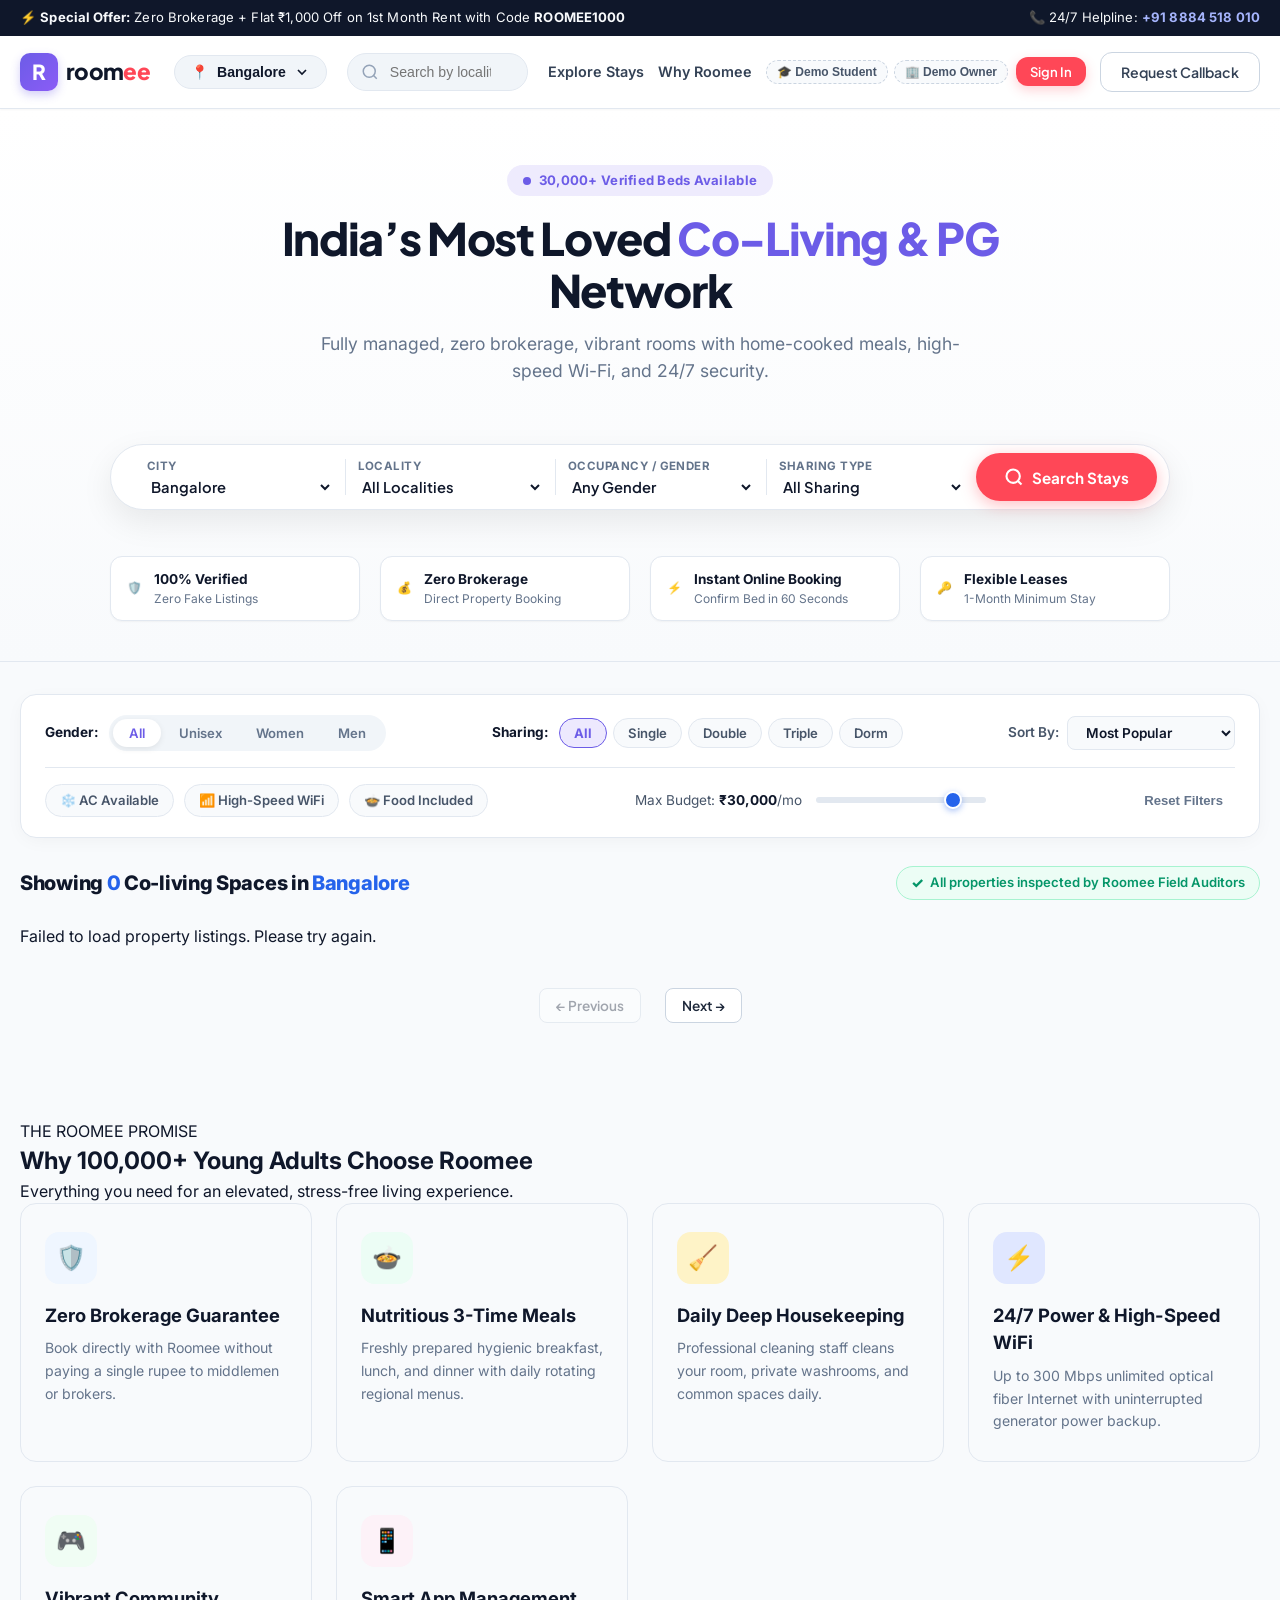
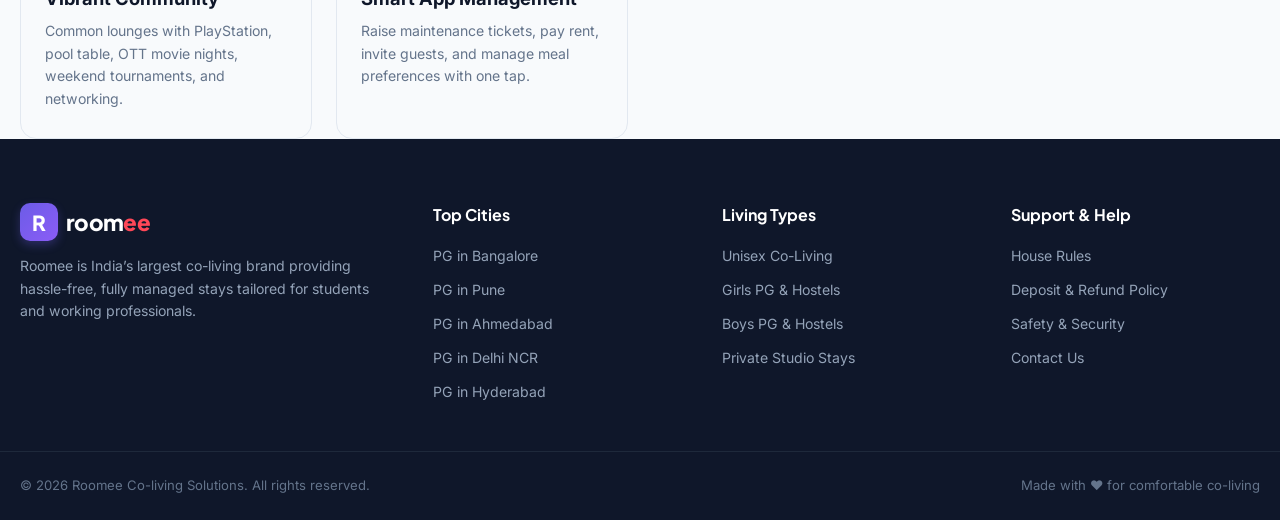
==== commit d8ad9ff9: "fix(landing): resolve property card images, carousel arrows, and filter UI; add backend db models an" ====
--- a/frontend/index.html
+++ b/frontend/index.html
@@ -52,11 +52,16 @@
         <button id="globalSearchClear" class="clear-search-btn" style="display:none;">&times;</button>
       </div>
 
-      <div class="nav-right">
+      <div class="nav-right" id="navRight">
         <a href="#exploreSection" class="nav-link">Explore Stays</a>
         <a href="#whyRoomee" class="nav-link">Why Roomee</a>
+        
+        <!-- Auth & Role Action Container (Populated dynamically) -->
+        <div class="nav-auth-container" id="navAuthContainer">
+          <!-- Injected by JS -->
+        </div>
+
         <button class="btn btn-outline" id="requestCallbackBtn">Request Callback</button>
-        <button class="btn btn-primary" id="scheduleTopVisitBtn">Schedule Visit</button>
       </div>
     </div>
   </header>
@@ -118,183 +123,201 @@
           <label>Sharing Type</label>
           <select id="heroSelectSharing" class="capsule-select">
             <option value="all">All Sharing</option>
-            <option value="single">Private Room</option>
+            <option value="single">Single Private Room</option>
             <option value="double">Double Sharing</option>
             <option value="triple">Triple Sharing</option>
-            <option value="dorm">Dorm / Quad</option>
+            <option value="dorm">Dormitory Style</option>
           </select>
         </div>
-        <button class="btn btn-hero-search" id="heroSearchBtn">
+        <button class="btn btn-primary btn-hero-search" id="heroSearchBtn">
           <svg width="20" height="20" viewBox="0 0 24 24" fill="none" stroke="currentColor" stroke-width="2.5"><circle cx="11" cy="11" r="8"/><path d="m21 21-4.3-4.3"/></svg>
-          <span>Find My Stay</span>
+          Search Stays
         </button>
       </div>
 
-      <!-- Trust Badges Strip -->
+      <!-- Trust Bar Strip -->
       <div class="trust-strip">
         <div class="trust-item">
-          <div class="trust-icon">🛡️</div>
+          <span class="trust-icon">🛡️</span>
           <div>
-            <strong>100% Zero Brokerage</strong>
-            <span>Direct booking, no middlemen</span>
+            <strong>100% Verified</strong>
+            <span>Zero Fake Listings</span>
           </div>
         </div>
         <div class="trust-item">
-          <div class="trust-icon">🧹</div>
+          <span class="trust-icon">💰</span>
           <div>
-            <strong>Daily Housekeeping</strong>
-            <span>Clean rooms & fresh linen</span>
+            <strong>Zero Brokerage</strong>
+            <span>Direct Property Booking</span>
           </div>
         </div>
         <div class="trust-item">
-          <div class="trust-icon">🍳</div>
+          <span class="trust-icon">⚡</span>
           <div>
-            <strong>Home-Style Food</strong>
-            <span>Nutritious breakfast & dinner</span>
+            <strong>Instant Online Booking</strong>
+            <span>Confirm Bed in 60 Seconds</span>
           </div>
         </div>
         <div class="trust-item">
-          <div class="trust-icon">⚡</div>
+          <span class="trust-icon">🔑</span>
           <div>
-            <strong>High-Speed Wi-Fi</strong>
-            <span>Seamless WFH & streaming</span>
+            <strong>Flexible Leases</strong>
+            <span>1-Month Minimum Stay</span>
           </div>
         </div>
       </div>
     </div>
   </section>
 
-  <!-- Main Explore & Filter Section -->
-  <main class="main-content" id="exploreSection">
+  <!-- Main Explore Section -->
+  <main class="explore-section" id="exploreSection">
     <div class="container">
-
+      
       <!-- Sticky Filter Bar -->
-      <div class="filter-wrapper">
+      <div class="sticky-filter-wrapper">
         <div class="filter-header-bar">
           
-          <!-- Gender segmented control -->
-          <div class="gender-segmented-control" id="genderFilterGroup">
-            <button class="seg-btn active" data-gender="all">All</button>
-            <button class="seg-btn" data-gender="unisex">Unisex</button>
-            <button class="seg-btn" data-gender="men">👨 Men / Boys</button>
-            <button class="seg-btn" data-gender="women">👩 Women / Girls</button>
-          </div>
-
-          <!-- Sharing Type Pills -->
-          <div class="sharing-chips" id="sharingFilterGroup">
-            <button class="chip active" data-sharing="all">All Rooms</button>
-            <button class="chip" data-sharing="single">Single Room</button>
-            <button class="chip" data-sharing="double">Double Sharing</button>
-            <button class="chip" data-sharing="triple">Triple Sharing</button>
-            <button class="chip" data-sharing="dorm">Dorm / Quad</button>
-          </div>
-
-          <!-- Sort dropdown -->
+          <!-- Gender Segmented Control -->
+          <div class="filter-group">
+            <label class="filter-label">Gender:</label>
+            <div class="gender-segmented-control" id="genderFilterGroup">
+              <button class="seg-btn active" data-gender="all">All</button>
+              <button class="seg-btn" data-gender="unisex">Unisex</button>
+              <button class="seg-btn" data-gender="women">Women</button>
+              <button class="seg-btn" data-gender="men">Men</button>
+            </div>
+          </div>
+
+          <!-- Sharing Type Filter Chips -->
+          <div class="filter-group">
+            <label class="filter-label">Sharing:</label>
+            <div class="sharing-chips" id="sharingFilterGroup">
+              <button class="chip active" data-sharing="all">All</button>
+              <button class="chip" data-sharing="single">Single</button>
+              <button class="chip" data-sharing="double">Double</button>
+              <button class="chip" data-sharing="triple">Triple</button>
+              <button class="chip" data-sharing="dorm">Dorm</button>
+            </div>
+          </div>
+
+          <!-- Sort Dropdown -->
           <div class="sort-wrapper">
-            <label for="sortBySelect">Sort by:</label>
+            <label for="sortBySelect">Sort By:</label>
             <select id="sortBySelect" class="sort-select">
-              <option value="popular">Popular & Recommended</option>
+              <option value="popular">Most Popular</option>
+              <option value="rating_desc">Highest Rated</option>
               <option value="price_asc">Price: Low to High</option>
               <option value="price_desc">Price: High to Low</option>
-              <option value="rating_desc">Highest Rated (4.5+)</option>
             </select>
           </div>
-        </div>
-
-        <!-- Secondary Filter Bar (Amenities & Budget) -->
+
+        </div>
+
+        <!-- Secondary Filter Controls -->
         <div class="secondary-filter-bar">
-          <!-- Amenities Chips -->
-          <div class="amenities-chips">
-            <label class="amenity-checkbox">
+          
+          <!-- Amenities quick toggles -->
+          <div class="amenity-toggle-group">
+            <label class="toggle-chip">
               <input type="checkbox" id="filterAc">
-              <span class="custom-chip">❄️ AC</span>
+              <span>❄️ AC Available</span>
             </label>
-            <label class="amenity-checkbox">
+            <label class="toggle-chip">
               <input type="checkbox" id="filterWifi">
-              <span class="custom-chip">📶 High-Speed WiFi</span>
+              <span>📶 High-Speed WiFi</span>
             </label>
-            <label class="amenity-checkbox">
+            <label class="toggle-chip">
               <input type="checkbox" id="filterFood">
-              <span class="custom-chip">🍲 Food Included</span>
+              <span>🍲 Food Included</span>
             </label>
           </div>
 
-          <!-- Budget Range Slider -->
-          <div class="budget-slider-wrapper">
-            <div class="budget-label-row">
-              <span>Max Rent: <strong id="budgetVal">₹30,000</strong>/mo</span>
-            </div>
-            <input type="range" id="budgetRange" min="4000" max="30000" step="500" value="30000" class="styled-slider">
-          </div>
-
-          <!-- Reset Filter Button -->
-          <button id="resetFiltersBtn" class="btn-reset-filters" title="Reset all filters">
-            <svg width="14" height="14" viewBox="0 0 24 24" fill="none" stroke="currentColor" stroke-width="2.5"><path d="M3 12a9 9 0 1 0 9-9 9.75 9.75 0 0 0-6.74 2.74L3 8"/><path d="M3 3v5h5"/></svg>
-            Reset Filters
-          </button>
-        </div>
-      </div>
-
-      <!-- Results Stats & Active Chips Header -->
-      <div class="results-meta-bar">
-        <div class="results-count-text">
-          Showing <span id="resultsCount">0</span> PG Stays in <span id="resultsCityName">Bangalore</span>
-        </div>
-        <div class="view-toggle">
-          <span class="active-badge" id="resultsBadgeText">⚡ Instant Book Available</span>
-        </div>
-      </div>
-
-      <!-- PG Grid List -->
+          <!-- Price Range Slider -->
+          <div class="price-slider-group">
+            <span class="price-slider-label">Max Budget: <strong id="budgetVal">₹30,000</strong>/mo</span>
+            <input type="range" id="budgetRange" min="3000" max="35000" step="1000" value="30000" class="range-slider">
+          </div>
+
+          <!-- Clear Filters -->
+          <button class="btn-text-clear" id="resetFiltersBtn">Reset Filters</button>
+        </div>
+      </div>
+
+      <!-- Results Meta Info -->
+      <div class="results-meta-header">
+        <h2 class="results-headline">
+          Showing <span id="resultsCount">0</span> Co-living Spaces in <span id="resultsCityName">Bangalore</span>
+        </h2>
+        <div class="verified-indicator">
+          <span class="check-icon">✓</span> All properties inspected by Roomee Field Auditors
+        </div>
+      </div>
+
+      <!-- Property Cards Grid -->
       <div class="pg-grid" id="pgGridContainer">
-        <!-- Dynamic Cards Injected by JS -->
+        <!-- Dynamically populated by app.js -->
       </div>
 
       <!-- Empty State -->
-      <div class="empty-state" id="emptyState" style="display: none;">
+      <div class="empty-state-card" id="emptyStateCard" style="display: none;">
         <div class="empty-icon">🔍</div>
-        <h3>No matching PGs found</h3>
-        <p>Try loosening your budget, removing amenities filters, or picking another locality.</p>
+        <h3>No properties match your current filters</h3>
+        <p>Try expanding your budget, selecting "All Sharing", or choosing a different locality.</p>
         <button class="btn btn-primary" id="emptyResetBtn">Reset All Filters</button>
       </div>
 
-      <!-- Pagination -->
+      <!-- Pagination Strip -->
       <div class="pagination-wrapper" id="paginationWrapper">
-        <button class="page-nav-btn" id="prevPageBtn" disabled>&larr; Previous</button>
+        <button class="btn btn-outline btn-page" id="prevPageBtn" disabled>&larr; Previous</button>
         <div class="page-numbers" id="pageNumbersContainer">
-          <!-- Page pills -->
-        </div>
-        <button class="page-nav-btn" id="nextPageBtn">Next &rarr;</button>
+          <!-- Page numbers -->
+        </div>
+        <button class="btn btn-outline btn-page" id="nextPageBtn">Next &rarr;</button>
       </div>
 
     </div>
   </main>
 
-  <!-- Why Choose Roomee Section -->
-  <section class="why-zolo-section" id="whyRoomee">
+  <!-- Why Roomee Feature Section -->
+  <section class="why-roomee-section" id="whyRoomee">
     <div class="container">
-      <div class="section-heading-center">
-        <h2>Why 1,00,000+ Young Professionals Choose Roomee</h2>
-        <p>Say goodbye to annoying landlords, hidden brokerage fees, and rigid lock-ins.</p>
+      <div class="section-title-wrap text-center">
+        <span class="sub-badge">THE ROOMEE PROMISE</span>
+        <h2>Why 100,000+ Young Adults Choose Roomee</h2>
+        <p>Everything you need for an elevated, stress-free living experience.</p>
       </div>
 
       <div class="features-grid">
         <div class="feature-card">
-          <div class="feature-icon-box" style="background:#eef2ff; color:#6366f1;">
-            🔒
-          </div>
-          <h3>1-Month Deposit</h3>
-          <p>Unlike traditional rentals demanding 6-10 months deposit, we only require 1 month refundable deposit.</p>
+          <div class="feature-icon-box" style="background:#eff6ff; color:#3b82f6;">
+            🛡️
+          </div>
+          <h3>Zero Brokerage Guarantee</h3>
+          <p>Book directly with Roomee without paying a single rupee to middlemen or brokers.</p>
         </div>
         <div class="feature-card">
           <div class="feature-icon-box" style="background:#ecfdf5; color:#10b981;">
-            🍱
-          </div>
-          <h3>Homely Daily Meals</h3>
-          <p>Hygienic, chef-prepared hot breakfast and dinner with rich regional cuisines rotated every week.</p>
+            🍲
+          </div>
+          <h3>Nutritious 3-Time Meals</h3>
+          <p>Freshly prepared hygienic breakfast, lunch, and dinner with daily rotating regional menus.</p>
         </div>
         <div class="feature-card">
-          <div class="feature-icon-box" style="background:#fffbeb; color:#f59e0b;">
+          <div class="feature-icon-box" style="background:#fef3c7; color:#f59e0b;">
+            🧹
+          </div>
+          <h3>Daily Deep Housekeeping</h3>
+          <p>Professional cleaning staff cleans your room, private washrooms, and common spaces daily.</p>
+        </div>
+        <div class="feature-card">
+          <div class="feature-icon-box" style="background:#e0e7ff; color:#6366f1;">
+            ⚡
+          </div>
+          <h3>24/7 Power & High-Speed WiFi</h3>
+          <p>Up to 300 Mbps unlimited optical fiber Internet with uninterrupted generator power backup.</p>
+        </div>
+        <div class="feature-card">
+          <div class="feature-icon-box" style="background:#f0fdf4; color:#22c55e;">
             🎮
           </div>
           <h3>Vibrant Community</h3>
@@ -311,7 +334,7 @@
     </div>
   </section>
 
-  <!-- Property Details & Schedule Visit Modal -->
+  <!-- Property Details, Book Room & Schedule Visit Modal -->
   <div class="modal-overlay" id="propertyModal" style="display: none;">
     <div class="modal-card">
       <button class="modal-close-btn" id="closeModalBtn">&times;</button>
@@ -341,11 +364,14 @@
             <div class="modal-badge-row" id="modalBadges"></div>
           </div>
 
-          <!-- Pricing Table -->
+          <!-- Pricing Table & Live Bed Inventory -->
           <div class="modal-section">
-            <h4 class="section-title">Sharing Options & Monthly Rent</h4>
+            <div style="display: flex; justify-content: space-between; align-items: center; margin-bottom: 12px;">
+              <h4 class="section-title" style="margin-bottom: 0;">Room Inventory & Pricing</h4>
+              <span class="live-inventory-badge">🟢 Real-Time Bed Availability</span>
+            </div>
             <div class="sharing-grid" id="modalSharingGrid">
-              <!-- Sharing cards -->
+              <!-- Sharing cards populated by JS -->
             </div>
           </div>
 
@@ -378,15 +404,79 @@
 
         </div>
 
-        <!-- Right: Instant Schedule Visit Sticky Card -->
+        <!-- Right: Tabbed Booking & Schedule Visit Sticky Card -->
         <div class="modal-booking-col">
           <div class="booking-card">
-            <div class="booking-card-header">
-              <h3>Schedule a Free Visit</h3>
-              <p>Experience the space in-person with our Property Manager.</p>
-            </div>
-
-            <form id="visitBookingForm" class="visit-form">
+            
+            <!-- Segmented Modal Tabs -->
+            <div class="modal-tab-header">
+              <button class="modal-tab-btn active" id="tabBookRoomBtn" type="button">⚡ Book Room</button>
+              <button class="modal-tab-btn" id="tabScheduleVisitBtn" type="button">📅 Schedule Visit</button>
+            </div>
+
+            <!-- TAB 1: BOOK ROOM FORM -->
+            <form id="roomBookingForm" class="visit-form">
+              <input type="hidden" id="bookFormPgId" value="">
+              
+              <div class="form-group">
+                <label>Select Room Category & Bed *</label>
+                <select id="bookRoomSelect" class="form-select" required>
+                  <option value="">Loading room options...</option>
+                </select>
+                <div class="room-availability-hint" id="roomAvailHint"></div>
+              </div>
+
+              <div class="form-group">
+                <label>Expected Move-in Date *</label>
+                <input type="date" id="bookMoveInDate" required>
+              </div>
+
+              <div class="form-group">
+                <label>Your Full Name *</label>
+                <input type="text" id="bookStudentName" placeholder="e.g. Rahul Sharma" required>
+              </div>
+
+              <div class="form-group">
+                <label>Mobile Number *</label>
+                <input type="tel" id="bookStudentPhone" placeholder="10-digit mobile number" pattern="[0-9]{10}" required>
+              </div>
+
+              <div class="form-group">
+                <label>College / Work Organization</label>
+                <input type="text" id="bookCollegeName" placeholder="e.g. Christ University / Infosys">
+              </div>
+
+              <div class="form-group">
+                <label>Special Preferences (Optional)</label>
+                <input type="text" id="bookNotes" placeholder="e.g. Quiet floor, study table near window">
+              </div>
+
+              <!-- Price Breakdown Box -->
+              <div class="booking-price-summary">
+                <div class="price-row">
+                  <span>Monthly Rent:</span>
+                  <strong id="summaryRentVal">₹--/mo</strong>
+                </div>
+                <div class="price-row">
+                  <span>Token Advance:</span>
+                  <strong class="text-brand">₹2,000</strong>
+                </div>
+                <div class="price-subtext">
+                  ✨ 100% adjustable against 1st month rent. Zero brokerage fee.
+                </div>
+              </div>
+
+              <button type="submit" class="btn btn-primary btn-block btn-visit-submit" id="submitBookRoomBtn">
+                Proceed to Reserve & Pay Token (₹2,000)
+              </button>
+
+              <div class="booking-guarantee">
+                🔒 Safe & Instant Confirmation • Locked-in Bed Availability
+              </div>
+            </form>
+
+            <!-- TAB 2: SCHEDULE VISIT FORM -->
+            <form id="visitBookingForm" class="visit-form" style="display: none;">
               <input type="hidden" id="formPgId" value="">
               
               <div class="form-group">
@@ -424,11 +514,14 @@
 
             <!-- Booking Success Notification -->
             <div class="booking-success-box" id="bookingSuccessBox" style="display:none;">
-              <div class="success-icon">🎉</div>
-              <h4>Visit Scheduled!</h4>
+              <div class="success-icon" id="bookingSuccessIcon">🎉</div>
+              <h4 id="bookingSuccessTitle">Visit Scheduled!</h4>
               <p id="bookingSuccessMsg">Your visit is confirmed.</p>
-              <div class="ref-badge" id="bookingRefBadge">Ref: ROOMEE-VISIT-123456</div>
-              <button class="btn btn-outline btn-block" id="bookAnotherBtn" style="margin-top:12px;">Schedule Another</button>
+              <div class="ref-badge" id="bookingRefBadge">Ref: ROOMEE-123456</div>
+              <div class="success-actions" style="margin-top:14px; display:flex; gap:8px;">
+                <button class="btn btn-primary btn-block" id="viewInDashboardBtn">View in Dashboard</button>
+                <button class="btn btn-outline btn-block" id="bookAnotherBtn">Close</button>
+              </div>
             </div>
 
           </div>
@@ -437,6 +530,227 @@
       </div>
     </div>
   </div>
+
+  <!-- Auth Modal (Sign In / Register) -->
+  <div class="modal-overlay" id="authModal" style="display: none;">
+    <div class="modal-card auth-modal-card">
+      <button class="modal-close-btn" id="closeAuthModalBtn">&times;</button>
+      
+      <div class="auth-header">
+        <div class="brand-logo" style="justify-content: center; margin-bottom: 8px;">
+          <span class="logo-mark">R</span>
+          <span class="logo-text">room<span class="logo-highlight">ee</span></span>
+        </div>
+        <h3 id="authModalTitle">Welcome to Roomee</h3>
+        <p id="authModalSubtitle">Sign in or register to book stays, manage visits & reservations.</p>
+      </div>
+
+      <!-- Auth Tab Switcher -->
+      <div class="auth-tab-switch">
+        <button class="auth-tab-btn active" id="authTabLoginBtn">Sign In</button>
+        <button class="auth-tab-btn" id="authTabRegisterBtn">Create Account</button>
+      </div>
+
+      <!-- Quick 1-Click Demo Login Bar -->
+      <div class="demo-login-box">
+        <span class="demo-box-label">⚡ 1-Click Demo Logins for Evaluation:</span>
+        <div class="demo-btn-row">
+          <button class="btn-demo-pill" id="quickLoginStudentBtn">🎓 Login as Student (Rahul)</button>
+          <button class="btn-demo-pill" id="quickLoginOwnerBtn">🏢 Login as Owner (Vikram)</button>
+        </div>
+      </div>
+
+      <!-- LOGIN FORM -->
+      <form id="loginForm" class="auth-form">
+        <div class="form-group">
+          <label>Email Address</label>
+          <input type="email" id="loginEmail" placeholder="student@roomee.com" value="student@roomee.com" required>
+        </div>
+        <div class="form-group">
+          <label>Password</label>
+          <input type="password" id="loginPassword" placeholder="••••••••" value="password123" required>
+        </div>
+        <button type="submit" class="btn btn-primary btn-block" id="loginSubmitBtn">
+          Sign In
+        </button>
+      </form>
+
+      <!-- REGISTER FORM -->
+      <form id="registerForm" class="auth-form" style="display: none;">
+        <div class="form-group">
+          <label>I am a:</label>
+          <div class="role-selector-row">
+            <label class="role-radio-label">
+              <input type="radio" name="registerRole" value="student" checked>
+              <span>🎓 Student / Resident</span>
+            </label>
+            <label class="role-radio-label">
+              <input type="radio" name="registerRole" value="owner">
+              <span>🏢 PG Owner / Host</span>
+            </label>
+          </div>
+        </div>
+        <div class="form-group">
+          <label>Full Name *</label>
+          <input type="text" id="registerName" placeholder="e.g. Priya Patel" required>
+        </div>
+        <div class="form-group">
+          <label>Email Address *</label>
+          <input type="email" id="registerEmail" placeholder="priya@example.com" required>
+        </div>
+        <div class="form-group">
+          <label>Password *</label>
+          <input type="password" id="registerPassword" placeholder="Minimum 6 characters" minlength="6" required>
+        </div>
+        <div class="form-group">
+          <label>Mobile Number</label>
+          <input type="tel" id="registerPhone" placeholder="10-digit mobile number">
+        </div>
+        <div class="form-group" id="collegeNameGroup">
+          <label>College / University Name</label>
+          <input type="text" id="registerCollege" placeholder="e.g. Nirma University / IIT Bombay">
+        </div>
+        <button type="submit" class="btn btn-primary btn-block" id="registerSubmitBtn">
+          Create Account & Sign In
+        </button>
+      </form>
+
+    </div>
+  </div>
+
+  <!-- Student "My Bookings" Dashboard Modal -->
+  <div class="modal-overlay" id="myBookingsModal" style="display: none;">
+    <div class="modal-card dashboard-modal-card">
+      <button class="modal-close-btn" id="closeMyBookingsBtn">&times;</button>
+      
+      <div class="dashboard-modal-header">
+        <div>
+          <h2>🎓 My Bookings & Visits</h2>
+          <p>Track your bed reservations, physical visit confirmations, and token payment receipts.</p>
+        </div>
+        <button class="btn btn-outline btn-sm" id="refreshMyBookingsBtn">🔄 Refresh</button>
+      </div>
+
+      <!-- Filters -->
+      <div class="dashboard-tabs">
+        <button class="dash-tab-btn active" data-filter="all">All Bookings (<span id="countMyAll">0</span>)</button>
+        <button class="dash-tab-btn" data-filter="room_booking">Bed Reservations (<span id="countMyRooms">0</span>)</button>
+        <button class="dash-tab-btn" data-filter="visit">Physical Visits (<span id="countMyVisits">0</span>)</button>
+      </div>
+
+      <!-- Bookings List -->
+      <div class="dashboard-list" id="myBookingsList">
+        <!-- Rendered by JS -->
+      </div>
+    </div>
+  </div>
+
+  <!-- PG Owner Operations Dashboard Modal -->
+  <div class="modal-overlay" id="ownerDashboardModal" style="display: none;">
+    <div class="modal-card dashboard-modal-card">
+      <button class="modal-close-btn" id="closeOwnerDashboardBtn">&times;</button>
+      
+      <div class="dashboard-modal-header">
+        <div>
+          <h2>🏢 PG Owner Operations Dashboard</h2>
+          <p>Review incoming student room bookings and physical visit requests across your properties.</p>
+        </div>
+        <button class="btn btn-outline btn-sm" id="refreshOwnerBookingsBtn">🔄 Refresh</button>
+      </div>
+
+      <!-- Owner Stat Counters -->
+      <div class="owner-metrics-strip">
+        <div class="metric-box">
+          <span class="metric-num" id="ownerTotalCount">0</span>
+          <span class="metric-label">Total Requests</span>
+        </div>
+        <div class="metric-box warning">
+          <span class="metric-num" id="ownerPendingCount">0</span>
+          <span class="metric-label">Pending Approvals</span>
+        </div>
+        <div class="metric-box success">
+          <span class="metric-num" id="ownerConfirmedCount">0</span>
+          <span class="metric-label">Confirmed Stays</span>
+        </div>
+      </div>
+
+      <!-- Tabs -->
+      <div class="dashboard-tabs">
+        <button class="dash-tab-btn active" data-owner-filter="all">All Requests</button>
+        <button class="dash-tab-btn" data-owner-filter="pending">Pending Approval ⚡</button>
+        <button class="dash-tab-btn" data-owner-filter="confirmed">Confirmed</button>
+        <button class="dash-tab-btn" data-owner-filter="visit">Scheduled Visits</button>
+      </div>
+
+      <!-- Requests List -->
+      <div class="dashboard-list" id="ownerRequestsList">
+        <!-- Rendered by JS -->
+      </div>
+    </div>
+  </div>
+
+  <!-- Razorpay / Stripe Payment Checkout Modal -->
+  <div class="modal-overlay" id="paymentModal" style="display: none;">
+    <div class="modal-card payment-modal-card">
+      <button class="modal-close-btn" id="closePaymentModalBtn">&times;</button>
+      
+      <div class="payment-header">
+        <div class="gateway-badges">
+          <span class="badge-rzp">⚡ Razorpay Secure</span>
+          <span class="badge-stripe">🔒 Stripe Verified</span>
+        </div>
+        <h3>Secure Token Advance Payment</h3>
+        <p>Your ₹2,000 token is 100% adjustable against your 1st month rent upon moving in.</p>
+      </div>
+
+      <div class="payment-summary-card">
+        <div class="payment-summary-row">
+          <span>Booking Reference:</span>
+          <strong id="payRefId">#ROOMEE-0000</strong>
+        </div>
+        <div class="payment-summary-row">
+          <span>Property:</span>
+          <strong id="payPropertyName">Roomee Stay</strong>
+        </div>
+        <div class="payment-summary-row">
+          <span>Room Category:</span>
+          <strong id="payRoomType">Double Sharing</strong>
+        </div>
+        <div class="payment-total-divider"></div>
+        <div class="payment-summary-row total-row">
+          <span>Total Token Payable:</span>
+          <strong class="pay-amount-highlight">₹2,000</strong>
+        </div>
+      </div>
+
+      <!-- Payment Method Selector -->
+      <div class="payment-methods">
+        <label class="payment-method-item active">
+          <input type="radio" name="payMethod" value="upi" checked>
+          <span>📱 Instant UPI (Google Pay, PhonePe, Paytm, QR)</span>
+        </label>
+        <label class="payment-method-item">
+          <input type="radio" name="payMethod" value="card">
+          <span>💳 Credit / Debit Card (Visa, Mastercard, RuPay)</span>
+        </label>
+        <label class="payment-method-item">
+          <input type="radio" name="payMethod" value="netbanking">
+          <span>🏦 Net Banking (HDFC, ICICI, SBI, Axis)</span>
+        </label>
+      </div>
+
+      <button class="btn btn-primary btn-block btn-pay-now" id="confirmPayBtn">
+        Pay ₹2,000 & Confirm Bed Now
+      </button>
+
+      <div class="payment-footer-note">
+        🔒 256-bit Bank Grade Encryption • Zero Processing Fees
+      </div>
+    </div>
+  </div>
+
+  <!-- Toast Notification Container -->
+  <div class="toast-container" id="toastContainer"></div>
 
   <!-- Footer -->
   <footer class="footer">
--- a/style.css
+++ b/style.css
@@ -503,7 +503,7 @@
   display: flex;
   align-items: center;
   gap: 8px;
-  cursor: border;
+  cursor: pointer;
   border: none;
   box-shadow: 0 4px 16px rgba(255, 71, 87, 0.35);
   transition: var(--transition-smooth);
@@ -554,17 +554,22 @@
 }
 
 /* ─── Main Content & Filter Bar ────────────────────────────────────────── */
-.main-content {
+.main-content,
+.explore-section {
   padding: 32px 0 64px;
 }
 
+/* Sticky / Main Filter Bar */
+.sticky-filter-wrapper,
 .filter-wrapper {
   background: #ffffff;
-  border: 1px solid var(--border-light);
-  border-radius: var(--radius-lg);
-  padding: 18px 24px;
-  box-shadow: var(--shadow-sm);
+  border: 1px solid var(--border-light, #e2e8f0);
+  border-radius: var(--radius-lg, 16px);
+  padding: 20px 24px;
+  box-shadow: 0 4px 20px -4px rgba(0, 0, 0, 0.05);
   margin-bottom: 28px;
+  position: relative;
+  z-index: 10;
 }
 
 .filter-header-bar {
@@ -574,64 +579,84 @@
   flex-wrap: wrap;
   gap: 16px;
   padding-bottom: 16px;
-  border-bottom: 1px solid var(--border-light);
-}
-
-/* Segmented Control */
+  border-bottom: 1px solid var(--border-light, #e2e8f0);
+}
+
+.filter-group {
+  display: flex;
+  align-items: center;
+  gap: 10px;
+}
+
+.filter-label {
+  font-size: 0.85rem;
+  font-weight: 700;
+  color: var(--text-primary, #0f172a);
+}
+
+/* Gender Segmented Control */
 .gender-segmented-control {
   display: inline-flex;
-  background: var(--bg-subtle);
+  background: #f1f5f9;
   padding: 4px;
-  border-radius: var(--radius-full);
+  border-radius: var(--radius-full, 9999px);
+  gap: 2px;
 }
 
 .seg-btn {
   background: transparent;
   border: none;
   padding: 6px 16px;
-  border-radius: var(--radius-full);
-  font-family: var(--font-heading);
+  border-radius: var(--radius-full, 9999px);
+  font-family: inherit;
   font-size: 0.82rem;
   font-weight: 600;
-  color: var(--text-secondary);
-  cursor: pointer;
-  transition: var(--transition-smooth);
+  color: #64748b;
+  cursor: pointer;
+  transition: all 0.2s ease;
+}
+
+.seg-btn:hover {
+  color: #0f172a;
 }
 
 .seg-btn.active {
   background: #ffffff;
-  color: var(--brand-primary);
-  box-shadow: var(--shadow-xs);
+  color: var(--brand-primary, #6c5ce7);
+  box-shadow: 0 2px 6px rgba(0, 0, 0, 0.08);
 }
 
 /* Sharing Chips */
 .sharing-chips {
   display: flex;
   align-items: center;
-  gap: 8px;
+  gap: 6px;
   flex-wrap: wrap;
 }
 
 .chip {
-  background: var(--bg-subtle);
-  border: 1px solid var(--border-light);
+  background: #f8fafc;
+  border: 1px solid #e2e8f0;
   padding: 6px 14px;
-  border-radius: var(--radius-full);
+  border-radius: var(--radius-full, 9999px);
+  font-family: inherit;
   font-size: 0.82rem;
   font-weight: 600;
-  color: var(--text-secondary);
-  cursor: pointer;
-  transition: var(--transition-smooth);
+  color: #475569;
+  cursor: pointer;
+  transition: all 0.2s ease;
 }
 
 .chip:hover {
-  background: #e2e8f0;
+  background: #f1f5f9;
+  border-color: #cbd5e1;
 }
 
 .chip.active {
-  background: var(--brand-primary-light);
-  border-color: var(--brand-primary);
-  color: var(--brand-primary);
+  background: #ede9fe;
+  border-color: var(--brand-primary, #6c5ce7);
+  color: var(--brand-primary, #6c5ce7);
+  font-weight: 700;
 }
 
 /* Sort Select */
@@ -640,19 +665,26 @@
   align-items: center;
   gap: 8px;
   font-size: 0.85rem;
-  color: var(--text-secondary);
+  font-weight: 600;
+  color: #475569;
 }
 
 .sort-select {
-  padding: 6px 12px;
-  background: var(--bg-subtle);
-  border: 1px solid var(--border-light);
-  border-radius: var(--radius-sm);
+  padding: 7px 14px;
+  background: #f8fafc;
+  border: 1px solid #e2e8f0;
+  border-radius: 8px;
+  font-family: inherit;
   font-size: 0.85rem;
   font-weight: 600;
-  color: var(--text-main);
+  color: #0f172a;
   outline: none;
   cursor: pointer;
+  transition: border-color 0.2s;
+}
+
+.sort-select:hover, .sort-select:focus {
+  border-color: var(--brand-primary, #6c5ce7);
 }
 
 /* Secondary Filter Bar */
@@ -661,214 +693,359 @@
   align-items: center;
   justify-content: space-between;
   flex-wrap: wrap;
-  gap: 20px;
+  gap: 16px;
   padding-top: 16px;
 }
 
+.amenity-toggle-group,
 .amenities-chips {
   display: flex;
   align-items: center;
   gap: 10px;
-}
-
+  flex-wrap: wrap;
+}
+
+.toggle-chip,
 .amenity-checkbox {
-  cursor: pointer;
-}
-
-.amenity-checkbox input {
-  display: none;
-}
-
+  display: inline-flex;
+  align-items: center;
+  cursor: pointer;
+  user-select: none;
+  margin: 0;
+}
+
+.toggle-chip input[type="checkbox"],
+.amenity-checkbox input[type="checkbox"] {
+  position: absolute;
+  opacity: 0;
+  width: 0;
+  height: 0;
+}
+
+.toggle-chip span,
 .custom-chip {
   display: inline-flex;
   align-items: center;
   gap: 6px;
   padding: 6px 14px;
-  background: var(--bg-subtle);
-  border: 1px solid var(--border-light);
-  border-radius: var(--radius-full);
+  background: #f8fafc;
+  border: 1.5px solid #e2e8f0;
+  border-radius: var(--radius-full, 9999px);
   font-size: 0.82rem;
   font-weight: 600;
-  color: var(--text-secondary);
-  transition: var(--transition-smooth);
-}
-
-.amenity-checkbox input:checked + .custom-chip {
-  background: var(--brand-primary-light);
-  border-color: var(--brand-primary);
-  color: var(--brand-primary);
-}
-
-/* Budget Range Slider */
+  color: #475569;
+  transition: all 0.2s ease;
+}
+
+.toggle-chip:hover span,
+.custom-chip:hover {
+  background: #f1f5f9;
+  border-color: #cbd5e1;
+}
+
+.toggle-chip input[type="checkbox"]:checked + span,
+.amenity-checkbox input[type="checkbox"]:checked + .custom-chip {
+  background: #eff6ff;
+  border-color: #3b82f6;
+  color: #1d4ed8;
+  font-weight: 700;
+  box-shadow: 0 2px 6px rgba(59, 130, 246, 0.15);
+}
+
+/* Budget Slider */
+.price-slider-group,
 .budget-slider-wrapper {
   display: flex;
   align-items: center;
   gap: 14px;
 }
 
+.price-slider-label,
 .budget-label-row {
   font-size: 0.85rem;
-  color: var(--text-secondary);
-}
-
+  color: #475569;
+}
+
+.price-slider-label strong,
 .budget-label-row strong {
-  color: var(--brand-primary);
-}
-
+  color: #0f172a;
+  font-weight: 700;
+}
+
+.range-slider,
 .styled-slider {
   -webkit-appearance: none;
-  width: 180px;
+  appearance: none;
+  width: 170px;
   height: 6px;
   border-radius: 4px;
-  background: #cbd5e1;
+  background: #e2e8f0;
   outline: none;
-}
-
+  cursor: pointer;
+}
+
+.range-slider::-webkit-slider-thumb,
 .styled-slider::-webkit-slider-thumb {
   -webkit-appearance: none;
   appearance: none;
   width: 18px;
   height: 18px;
   border-radius: 50%;
-  background: var(--brand-primary);
-  cursor: pointer;
-  box-shadow: 0 2px 6px rgba(108, 92, 231, 0.4);
-  transition: transform 0.1s;
-}
-
+  background: #2563eb;
+  border: 2px solid #ffffff;
+  box-shadow: 0 2px 6px rgba(37, 99, 235, 0.4);
+  cursor: pointer;
+  transition: transform 0.15s ease;
+}
+
+.range-slider::-webkit-slider-thumb:hover,
 .styled-slider::-webkit-slider-thumb:hover {
-  transform: scale(1.15);
-}
-
-/* Reset Button */
+  transform: scale(1.2);
+}
+
+.btn-text-clear,
 .btn-reset-filters {
+  background: transparent;
+  border: none;
+  color: #64748b;
+  font-size: 0.82rem;
+  font-weight: 600;
+  cursor: pointer;
+  padding: 6px 12px;
+  border-radius: 6px;
+  transition: all 0.2s ease;
+}
+
+.btn-text-clear:hover,
+.btn-reset-filters:hover {
+  color: #ef4444;
+  background: #fef2f2;
+}
+
+/* Results Header Bar */
+.results-meta-header,
+.results-meta-bar {
+  display: flex;
+  align-items: center;
+  justify-content: space-between;
+  margin-bottom: 24px;
+  flex-wrap: wrap;
+  gap: 12px;
+}
+
+.results-headline,
+.results-count-text {
+  font-size: 1.25rem;
+  font-weight: 800;
+  color: #0f172a;
+  letter-spacing: -0.3px;
+  margin: 0;
+}
+
+.results-headline span,
+.results-count-text span {
+  color: #2563eb;
+}
+
+.verified-indicator,
+.active-badge {
   display: inline-flex;
   align-items: center;
   gap: 6px;
-  background: none;
-  border: none;
-  color: var(--text-muted);
   font-size: 0.82rem;
   font-weight: 600;
-  cursor: pointer;
-  transition: var(--transition-smooth);
-}
-
-.btn-reset-filters:hover {
-  color: var(--brand-coral);
-}
-
-/* Meta Bar */
-.results-meta-bar {
-  display: flex;
-  align-items: center;
-  justify-content: space-between;
-  margin-bottom: 20px;
-}
-
-.results-count-text {
-  font-size: 1.1rem;
-  font-weight: 700;
-  color: var(--text-main);
-}
-
-.results-count-text span {
-  color: var(--brand-primary);
-}
-
-.active-badge {
-  font-size: 0.8rem;
-  font-weight: 700;
-  color: var(--brand-emerald);
-  background: var(--brand-emerald-light);
-  padding: 4px 12px;
-  border-radius: var(--radius-full);
-}
-
-/* ─── Property Grid ────────────────────────────────────────────────────── */
+  color: #059669;
+  background: #ecfdf5;
+  border: 1px solid #a7f3d0;
+  padding: 5px 14px;
+  border-radius: var(--radius-full, 9999px);
+}
+
+.verified-indicator .check-icon {
+  font-weight: 800;
+  font-size: 0.9rem;
+}
+
+/* ─── Property Grid & Cards ────────────────────────────────────────────── */
 .pg-grid {
   display: grid;
   grid-template-columns: repeat(auto-fill, minmax(350px, 1fr));
   gap: 28px;
-}
-
-/* Property Card */
+  margin-bottom: 40px;
+}
+
 .pg-card {
-  background: var(--bg-card);
-  border: 1px solid var(--border-light);
-  border-radius: var(--radius-lg);
+  background: #ffffff;
+  border: 1px solid #e2e8f0;
+  border-radius: 16px;
   overflow: hidden;
-  box-shadow: var(--shadow-sm);
+  box-shadow: 0 2px 10px rgba(0, 0, 0, 0.04);
   display: flex;
   flex-direction: column;
-  transition: var(--transition-smooth);
+  transition: transform 0.25s cubic-bezier(0.4, 0, 0.2, 1), box-shadow 0.25s cubic-bezier(0.4, 0, 0.2, 1), border-color 0.25s ease;
   position: relative;
+  cursor: pointer;
 }
 
 .pg-card:hover {
   transform: translateY(-5px);
-  box-shadow: var(--shadow-hover);
+  box-shadow: 0 16px 36px -8px rgba(15, 23, 42, 0.12);
   border-color: #cbd5e1;
 }
 
-/* Card Carousel */
+/* Card Image & Media Wrapper */
+.pg-card-img-wrap,
 .card-media {
   position: relative;
   width: 100%;
   height: 220px;
   overflow: hidden;
-  background: #e2e8f0;
-}
-
+  background: #f1f5f9;
+  border-top-left-radius: inherit;
+  border-top-right-radius: inherit;
+}
+
+.pg-card-img,
 .card-carousel-img {
   width: 100%;
   height: 100%;
   object-fit: cover;
-  transition: opacity 0.3s ease-in-out;
-}
-
+  display: block;
+  transition: transform 0.4s cubic-bezier(0.4, 0, 0.2, 1), opacity 0.3s ease;
+}
+
+.pg-card:hover .pg-card-img,
+.pg-card:hover .card-carousel-img {
+  transform: scale(1.05);
+}
+
+/* Card Badges Top */
 .card-badges-top {
   position: absolute;
   top: 12px;
   left: 12px;
-  display: flex;
-  flex-direction: column;
+  right: 12px;
+  display: flex;
+  align-items: center;
+  justify-content: space-between;
+  z-index: 5;
+  pointer-events: none;
+}
+
+.gender-badge,
+.badge-gender {
+  display: inline-flex;
+  align-items: center;
+  font-size: 0.72rem;
+  font-weight: 700;
+  padding: 4px 10px;
+  border-radius: var(--radius-full, 9999px);
+  backdrop-filter: blur(8px);
+  -webkit-backdrop-filter: blur(8px);
+  box-shadow: 0 2px 6px rgba(0, 0, 0, 0.15);
+  letter-spacing: 0.4px;
+  text-transform: uppercase;
+}
+
+.gender-badge.unisex,
+.badge-gender.unisex {
+  background: rgba(15, 23, 42, 0.85);
+  color: #ffffff;
+  border: 1px solid rgba(255, 255, 255, 0.2);
+}
+
+.gender-badge.men,
+.gender-badge.boys,
+.badge-gender.men,
+.badge-gender.boys {
+  background: rgba(30, 58, 138, 0.9);
+  color: #ffffff;
+  border: 1px solid rgba(147, 197, 253, 0.3);
+}
+
+.gender-badge.women,
+.gender-badge.girls,
+.badge-gender.women,
+.badge-gender.girls {
+  background: rgba(190, 24, 93, 0.9);
+  color: #ffffff;
+  border: 1px solid rgba(244, 114, 182, 0.3);
+}
+
+.card-badges-right {
+  display: inline-flex;
+  align-items: center;
   gap: 6px;
+}
+
+.badge-verified-top,
+.badge-verified {
+  display: inline-flex;
+  align-items: center;
+  gap: 3px;
+  background: rgba(16, 185, 129, 0.92);
+  color: #ffffff;
+  font-size: 0.7rem;
+  font-weight: 700;
+  padding: 4px 9px;
+  border-radius: var(--radius-full, 9999px);
+  backdrop-filter: blur(6px);
+  -webkit-backdrop-filter: blur(6px);
+  box-shadow: 0 2px 6px rgba(16, 185, 129, 0.25);
+  letter-spacing: 0.2px;
+}
+
+.fast-badge,
+.badge-fast {
+  display: inline-flex;
+  align-items: center;
+  gap: 3px;
+  background: rgba(239, 68, 68, 0.92);
+  color: #ffffff;
+  font-size: 0.7rem;
+  font-weight: 700;
+  padding: 4px 8px;
+  border-radius: var(--radius-full, 9999px);
+  backdrop-filter: blur(6px);
+  -webkit-backdrop-filter: blur(6px);
+  box-shadow: 0 2px 6px rgba(239, 68, 68, 0.25);
+}
+
+/* Card Dots Strip */
+.card-dots-strip,
+.carousel-dots {
+  position: absolute;
+  bottom: 10px;
+  left: 0;
+  right: 0;
+  display: flex;
+  align-items: center;
+  justify-content: center;
+  gap: 5px;
   z-index: 5;
-}
-
-.badge-pill {
-  font-size: 0.72rem;
-  font-weight: 700;
-  padding: 4px 10px;
-  border-radius: var(--radius-full);
-  backdrop-filter: blur(4px);
-}
-
-.badge-fast {
-  background: rgba(255, 71, 87, 0.95);
-  color: #ffffff;
-}
-
-.badge-verified {
-  background: rgba(16, 185, 129, 0.95);
-  color: #ffffff;
-}
-
-.badge-gender {
-  position: absolute;
-  top: 12px;
-  right: 12px;
+  pointer-events: none;
+}
+
+.card-dots-strip .dot,
+.carousel-dots .dot {
+  width: 6px;
+  height: 6px;
+  border-radius: 50%;
+  background: rgba(255, 255, 255, 0.6);
+  box-shadow: 0 1px 3px rgba(0, 0, 0, 0.3);
+  transition: all 0.25s ease;
+}
+
+.card-dots-strip .dot.active,
+.carousel-dots .dot.active {
+  width: 18px;
+  border-radius: 4px;
   background: #ffffff;
-  color: var(--text-main);
-  font-size: 0.75rem;
-  font-weight: 700;
-  padding: 4px 10px;
-  border-radius: var(--radius-full);
-  box-shadow: var(--shadow-xs);
-  z-index: 5;
-}
-
+  box-shadow: 0 1px 4px rgba(0, 0, 0, 0.4);
+}
+
+/* Card Carousel Arrow Buttons */
+.carousel-arrow,
 .carousel-btn {
   position: absolute;
   top: 50%;
@@ -876,198 +1053,294 @@
   width: 32px;
   height: 32px;
   border-radius: 50%;
-  background: rgba(255, 255, 255, 0.9);
-  border: none;
-  font-size: 1rem;
+  background: rgba(255, 255, 255, 0.92);
+  backdrop-filter: blur(4px);
+  -webkit-backdrop-filter: blur(4px);
+  border: 1px solid rgba(255, 255, 255, 0.7);
+  box-shadow: 0 3px 10px rgba(0, 0, 0, 0.18);
   display: flex;
   align-items: center;
   justify-content: center;
-  cursor: pointer;
+  font-size: 1.25rem;
+  font-family: inherit;
+  line-height: 1;
+  color: #1e293b;
+  cursor: pointer;
+  transition: all 0.2s cubic-bezier(0.4, 0, 0.2, 1);
+  z-index: 6;
   opacity: 0;
-  transition: opacity 0.2s, background 0.2s;
-  z-index: 6;
-}
-
+  padding: 0;
+}
+
+.pg-card:hover .carousel-arrow,
 .pg-card:hover .carousel-btn {
   opacity: 1;
 }
 
+.carousel-arrow:hover,
 .carousel-btn:hover {
   background: #ffffff;
-}
-
-.carousel-btn.prev { left: 8px; }
-.carousel-btn.next { right: 8px; }
-
-.carousel-dots {
-  position: absolute;
-  bottom: 8px;
-  left: 0;
-  right: 0;
-  display: flex;
-  justify-content: center;
-  gap: 5px;
-  z-index: 5;
-}
-
-.dot {
-  width: 6px;
-  height: 6px;
-  border-radius: 50%;
-  background: rgba(255, 255, 255, 0.5);
-  transition: all 0.2s;
-}
-
-.dot.active {
-  width: 18px;
-  border-radius: 4px;
-  background: #ffffff;
+  color: #0f172a;
+  transform: translateY(-50%) scale(1.12);
+  box-shadow: 0 4px 14px rgba(0, 0, 0, 0.25);
+}
+
+.carousel-arrow.left,
+.carousel-btn.prev {
+  left: 10px;
+}
+
+.carousel-arrow.right,
+.carousel-btn.next {
+  right: 10px;
 }
 
 /* Card Body */
+.pg-card-body,
 .card-body {
-  padding: 18px;
+  padding: 16px 18px 18px;
   display: flex;
   flex-direction: column;
   flex: 1;
 }
 
+.pg-rating-row,
 .card-title-row {
   display: flex;
-  justify-content: space-between;
-  align-items: flex-start;
-  gap: 10px;
-  margin-bottom: 6px;
-}
-
-.card-title {
-  font-family: var(--font-heading);
-  font-size: 1.15rem;
-  font-weight: 700;
-  color: var(--text-main);
-  line-height: 1.3;
-}
-
+  align-items: center;
+  gap: 8px;
+  margin-bottom: 8px;
+}
+
+.star-rating,
 .card-rating-badge {
   display: inline-flex;
   align-items: center;
   gap: 3px;
-  background: var(--brand-emerald-light);
-  color: var(--brand-emerald);
+  background: #ecfdf5;
+  color: #047857;
   font-size: 0.78rem;
   font-weight: 700;
   padding: 3px 8px;
-  border-radius: var(--radius-sm);
+  border-radius: 6px;
+  border: 1px solid #a7f3d0;
   white-space: nowrap;
 }
 
+.review-count {
+  font-size: 0.78rem;
+  color: #64748b;
+  font-weight: 500;
+}
+
+.pg-card-title,
+.card-title {
+  font-size: 1.12rem;
+  font-weight: 700;
+  color: #0f172a;
+  margin-bottom: 4px;
+  line-height: 1.35;
+  white-space: nowrap;
+  overflow: hidden;
+  text-overflow: ellipsis;
+}
+
+.pg-card-locality,
 .card-location {
-  font-size: 0.85rem;
-  color: var(--text-muted);
-  display: flex;
+  font-size: 0.82rem;
+  color: #64748b;
+  margin-bottom: 8px;
+  display: flex;
+  align-items: center;
+  gap: 4px;
+}
+
+.hub-distance-chip,
+.card-distance {
+  font-size: 0.75rem;
+  color: #2563eb;
+  background: #eff6ff;
+  border: 1px solid #dbeafe;
+  padding: 3px 10px;
+  border-radius: var(--radius-full, 9999px);
+  display: inline-flex;
   align-items: center;
   gap: 4px;
   margin-bottom: 12px;
-}
-
-.card-distance {
+  font-weight: 600;
+  align-self: flex-start;
+}
+
+.amenities-row,
+.card-amenities-strip {
+  display: flex;
+  flex-wrap: wrap;
+  gap: 6px;
+  margin-bottom: 14px;
+  padding-top: 10px;
+  border-top: 1px solid #f1f5f9;
+}
+
+.amenity-chip,
+.amenity-pill {
+  font-size: 0.75rem;
+  color: #475569;
+  background: #f8fafc;
+  border: 1px solid #e2e8f0;
+  padding: 3px 8px;
+  border-radius: 6px;
+  font-weight: 500;
+  display: inline-flex;
+  align-items: center;
+  gap: 4px;
+}
+
+.pg-card-footer,
+.card-pricing-row {
+  margin-top: auto;
+  padding-top: 14px;
+  border-top: 1px solid #f1f5f9;
+  display: flex;
+  align-items: center;
+  justify-content: space-between;
+  gap: 10px;
+}
+
+.price-box {
+  display: flex;
+  flex-direction: column;
+}
+
+.price-sub {
+  font-size: 0.68rem;
+  color: #94a3b8;
+  text-transform: uppercase;
+  font-weight: 600;
+  letter-spacing: 0.4px;
+}
+
+.price-val,
+.price-main {
+  font-size: 1.25rem;
+  font-weight: 800;
+  color: #0f172a;
+  line-height: 1.1;
+}
+
+.per-month,
+.price-unit {
   font-size: 0.78rem;
-  color: var(--brand-primary);
-  font-weight: 600;
-  background: var(--brand-primary-light);
-  padding: 4px 10px;
-  border-radius: var(--radius-full);
-  display: inline-block;
-  margin-bottom: 14px;
-  align-self: flex-start;
-}
-
-/* Key Amenities Icons */
-.card-amenities-strip {
-  display: flex;
-  align-items: center;
-  gap: 12px;
-  padding: 10px 0;
-  border-top: 1px solid var(--border-light);
-  border-bottom: 1px solid var(--border-light);
-  margin-bottom: 16px;
-}
-
-.amenity-pill {
-  display: flex;
-  align-items: center;
-  gap: 5px;
+  font-weight: 500;
+  color: #64748b;
+}
+
+.card-action-btns,
+.card-actions {
+  display: flex;
+  align-items: center;
+  gap: 8px;
+}
+
+.card-action-btns .btn-outline,
+.btn-card-details {
+  background: transparent;
+  color: #1e293b;
+  border: 1.5px solid #cbd5e1;
   font-size: 0.78rem;
   font-weight: 600;
-  color: var(--text-secondary);
-}
-
-/* Pricing Matrix Row */
-.card-pricing-row {
-  display: flex;
-  align-items: baseline;
-  justify-content: space-between;
-  margin-bottom: 16px;
-}
-
-.price-main {
-  font-family: var(--font-heading);
-  font-size: 1.35rem;
-  font-weight: 800;
-  color: var(--text-main);
-}
-
-.price-unit {
-  font-size: 0.8rem;
-  font-weight: 500;
-  color: var(--text-muted);
-}
-
-.price-sharing-tag {
+  padding: 7px 12px;
+  border-radius: 8px;
+  transition: all 0.2s ease;
+  cursor: pointer;
+}
+
+.card-action-btns .btn-outline:hover,
+.btn-card-details:hover {
+  background: #f8fafc;
+  border-color: #94a3b8;
+  color: #0f172a;
+}
+
+.card-action-btns .btn-primary,
+.btn-card-visit {
+  background: linear-gradient(135deg, #ff4757, #ff6b81);
+  color: #ffffff;
+  border: none;
   font-size: 0.78rem;
-  font-weight: 600;
-  color: var(--brand-primary);
-}
-
-/* Card Actions */
-.card-actions {
-  display: grid;
-  grid-template-columns: 1fr 1fr;
+  font-weight: 700;
+  padding: 8px 14px;
+  border-radius: 8px;
+  box-shadow: 0 4px 12px rgba(255, 71, 87, 0.28);
+  transition: all 0.2s ease;
+  cursor: pointer;
+}
+
+.card-action-btns .btn-primary:hover,
+.btn-card-visit:hover {
+  background: linear-gradient(135deg, #ee3848, #ff526c);
+  transform: translateY(-1px);
+  box-shadow: 0 6px 16px rgba(255, 71, 87, 0.38);
+}
+
+/* Skeletons */
+.skeleton-card {
+  pointer-events: none;
+}
+
+.skeleton {
+  background: linear-gradient(90deg, #f1f5f9 25%, #e2e8f0 50%, #f1f5f9 75%);
+  background-size: 200% 100%;
+  animation: skeletonPulse 1.5s infinite ease-in-out;
+  border-radius: 4px;
+}
+
+@keyframes skeletonPulse {
+  0% { background-position: 200% 0; }
+  100% { background-position: -200% 0; }
+}
+
+.skeleton-img {
+  height: 220px;
+  width: 100%;
+  border-radius: 0;
+}
+
+.skeleton-content {
+  padding: 16px 18px 18px;
+  display: flex;
+  flex-direction: column;
   gap: 10px;
-  margin-top: auto;
-}
-
-.btn-card-visit {
-  background: var(--brand-coral);
-  color: #ffffff;
-  font-size: 0.85rem;
-  font-weight: 700;
-  padding: 10px;
-}
-
-.btn-card-visit:hover {
-  background: var(--brand-coral-hover);
-}
-
-.btn-card-details {
-  background: var(--bg-subtle);
-  color: var(--text-secondary);
-  border: 1px solid var(--border-light);
-  font-size: 0.85rem;
-}
-
-.btn-card-details:hover {
-  background: #e2e8f0;
-  color: var(--text-main);
+}
+
+.skeleton-title {
+  height: 20px;
+  width: 70%;
+}
+
+.skeleton-text {
+  height: 14px;
+  width: 45%;
+}
+
+.skeleton-badge-row {
+  height: 16px;
+  width: 60%;
+}
+
+.skeleton-price {
+  height: 28px;
+  width: 40%;
+  margin-top: 10px;
 }
 
 /* ─── Empty State ──────────────────────────────────────────────────────── */
-.empty-state {
+.empty-state,
+.empty-state-card {
   text-align: center;
   padding: 60px 20px;
   background: #ffffff;
-  border: 1px dashed var(--border-subtle);
-  border-radius: var(--radius-lg);
+  border: 1px dashed var(--border-subtle, #cbd5e1);
+  border-radius: var(--radius-lg, 16px);
   max-width: 540px;
   margin: 40px auto;
 }
@@ -1077,80 +1350,83 @@
   margin-bottom: 16px;
 }
 
-.empty-state h3 {
+.empty-state h3,
+.empty-state-card h3 {
   font-size: 1.3rem;
   font-weight: 700;
   margin-bottom: 8px;
-}
-
-.empty-state p {
-  color: var(--text-muted);
+  color: var(--text-primary, #0f172a);
+}
+
+.empty-state p,
+.empty-state-card p {
+  color: #64748b;
+  margin-bottom: 20px;
   font-size: 0.9rem;
-  margin-bottom: 20px;
-}
-
-/* ─── Pagination ───────────────────────────────────────────────────────── */
+}
+
+/* Pagination Strip */
 .pagination-wrapper {
   display: flex;
   align-items: center;
   justify-content: center;
   gap: 12px;
-  margin-top: 40px;
-}
-
-.page-nav-btn {
+  margin: 32px 0;
+}
+
+.page-numbers {
+  display: flex;
+  align-items: center;
+  gap: 6px;
+}
+
+.btn-page {
+  padding: 8px 16px;
+  border: 1px solid #cbd5e1;
+  border-radius: 8px;
   background: #ffffff;
-  border: 1px solid var(--border-light);
-  padding: 8px 16px;
-  border-radius: var(--radius-md);
+  font-weight: 600;
   font-size: 0.85rem;
-  font-weight: 600;
-  color: var(--text-secondary);
-  cursor: pointer;
-  transition: var(--transition-smooth);
-}
-
-.page-nav-btn:hover:not(:disabled) {
-  border-color: var(--brand-primary);
-  color: var(--brand-primary);
-}
-
-.page-nav-btn:disabled {
+  cursor: pointer;
+  color: #1e293b;
+  transition: all 0.2s;
+}
+
+.btn-page:hover:not(:disabled) {
+  background: #f1f5f9;
+  border-color: #94a3b8;
+}
+
+.btn-page:disabled {
   opacity: 0.4;
   cursor: not-allowed;
 }
 
-.page-numbers {
-  display: flex;
-  align-items: center;
-  gap: 6px;
-}
-
-.page-num {
-  width: 36px;
-  height: 36px;
+.page-btn {
+  width: 38px;
+  height: 38px;
   display: flex;
   align-items: center;
   justify-content: center;
-  border-radius: var(--radius-md);
+  border-radius: 8px;
+  border: 1px solid #e2e8f0;
   background: #ffffff;
-  border: 1px solid var(--border-light);
+  font-weight: 600;
   font-size: 0.85rem;
-  font-weight: 600;
-  color: var(--text-secondary);
-  cursor: pointer;
-  transition: var(--transition-smooth);
-}
-
-.page-num:hover {
-  border-color: var(--brand-primary);
-  color: var(--brand-primary);
-}
-
-.page-num.active {
-  background: var(--brand-primary);
+  cursor: pointer;
+  color: #1e293b;
+  transition: all 0.2s;
+}
+
+.page-btn:hover {
+  background: #f1f5f9;
+  border-color: #cbd5e1;
+}
+
+.page-btn.active {
+  background: var(--brand-primary, #6c5ce7);
   color: #ffffff;
-  border-color: var(--brand-primary);
+  border-color: var(--brand-primary, #6c5ce7);
 }
 
 /* ─── Why Choose Zolo ──────────────────────────────────────────────────── */
@@ -1749,3 +2025,720 @@
     grid-template-columns: 1fr;
   }
 }
+
+/* ─── Nav Auth & Dashboard Styling ─────────────────────────────────────────── */
+.nav-auth-container {
+  display: flex;
+  align-items: center;
+  gap: 8px;
+}
+
+.nav-user-badge {
+  display: inline-flex;
+  align-items: center;
+  gap: 6px;
+  background: #f1f5f9;
+  border: 1px solid #e2e8f0;
+  padding: 6px 12px;
+  border-radius: var(--radius-full);
+  font-size: 0.82rem;
+  font-weight: 600;
+  color: var(--text-primary);
+}
+
+.nav-user-role {
+  background: var(--brand-primary-light);
+  color: var(--brand-primary);
+  font-size: 0.7rem;
+  font-weight: 700;
+  padding: 2px 6px;
+  border-radius: 4px;
+  text-transform: uppercase;
+}
+
+.btn-nav-dash {
+  background: #ffffff;
+  border: 1.5px solid var(--brand-primary);
+  color: var(--brand-primary);
+  font-size: 0.82rem;
+  font-weight: 600;
+  padding: 6px 12px;
+  border-radius: var(--radius-full);
+  cursor: pointer;
+  transition: var(--transition-smooth);
+}
+
+.btn-nav-dash:hover {
+  background: var(--brand-primary);
+  color: #ffffff;
+}
+
+.btn-nav-logout {
+  background: transparent;
+  border: none;
+  color: #64748b;
+  font-size: 0.82rem;
+  cursor: pointer;
+  padding: 6px 8px;
+  transition: color 0.2s;
+}
+
+.btn-nav-logout:hover {
+  color: #ef4444;
+}
+
+.nav-demo-switches {
+  display: flex;
+  align-items: center;
+  gap: 6px;
+}
+
+.btn-demo-quick {
+  background: #f8fafc;
+  border: 1px dashed #cbd5e1;
+  color: #475569;
+  font-size: 0.75rem;
+  font-weight: 600;
+  padding: 4px 10px;
+  border-radius: var(--radius-full);
+  cursor: pointer;
+  transition: var(--transition-smooth);
+}
+
+.btn-demo-quick:hover {
+  border-color: var(--brand-primary);
+  color: var(--brand-primary);
+  background: var(--brand-primary-light);
+}
+
+/* ─── Modal Booking Tabs ─────────────────────────────────────────────────── */
+.modal-tab-header {
+  display: flex;
+  background: #f1f5f9;
+  padding: 4px;
+  border-radius: var(--radius-sm);
+  margin-bottom: 16px;
+  gap: 4px;
+}
+
+.modal-tab-btn {
+  flex: 1;
+  border: none;
+  background: transparent;
+  padding: 8px 12px;
+  border-radius: var(--radius-xs);
+  font-family: var(--font-heading);
+  font-size: 0.85rem;
+  font-weight: 600;
+  color: #64748b;
+  cursor: pointer;
+  transition: var(--transition-smooth);
+}
+
+.modal-tab-btn.active {
+  background: #ffffff;
+  color: var(--brand-primary);
+  box-shadow: var(--shadow-xs);
+}
+
+.room-availability-hint {
+  margin-top: 6px;
+  font-size: 0.78rem;
+  color: #059669;
+  font-weight: 600;
+}
+
+.live-inventory-badge {
+  background: #ecfdf5;
+  color: #059669;
+  border: 1px solid #a7f3d0;
+  padding: 3px 8px;
+  border-radius: var(--radius-full);
+  font-size: 0.72rem;
+  font-weight: 600;
+}
+
+.sharing-item-card {
+  cursor: pointer;
+  transition: var(--transition-smooth);
+  position: relative;
+}
+
+.sharing-item-card:hover {
+  border-color: var(--brand-primary);
+  background: #f8fafc;
+}
+
+.sharing-item-card.selected {
+  border-color: var(--brand-primary);
+  background: var(--brand-primary-light);
+}
+
+.bed-count-chip {
+  display: inline-block;
+  margin-top: 4px;
+  font-size: 0.72rem;
+  font-weight: 600;
+  color: #059669;
+}
+
+.bed-count-chip.sold-out {
+  color: #dc2626;
+}
+
+.booking-price-summary {
+  background: #f8fafc;
+  border: 1px solid #e2e8f0;
+  border-radius: var(--radius-sm);
+  padding: 12px 14px;
+  margin-bottom: 16px;
+}
+
+.price-row {
+  display: flex;
+  justify-content: space-between;
+  font-size: 0.85rem;
+  margin-bottom: 6px;
+  color: #475569;
+}
+
+.text-brand {
+  color: var(--brand-primary);
+}
+
+.price-subtext {
+  font-size: 0.72rem;
+  color: #64748b;
+  border-top: 1px dashed #e2e8f0;
+  padding-top: 6px;
+  margin-top: 6px;
+}
+
+/* ─── Auth Modal ──────────────────────────────────────────────────────────── */
+.auth-modal-card {
+  max-width: 440px !important;
+  padding: 28px !important;
+}
+
+.auth-header {
+  text-align: center;
+  margin-bottom: 20px;
+}
+
+.auth-header h3 {
+  font-size: 1.3rem;
+  margin-bottom: 4px;
+}
+
+.auth-header p {
+  font-size: 0.85rem;
+  color: #64748b;
+}
+
+.auth-tab-switch {
+  display: flex;
+  background: #f1f5f9;
+  padding: 4px;
+  border-radius: var(--radius-sm);
+  margin-bottom: 16px;
+}
+
+.auth-tab-btn {
+  flex: 1;
+  border: none;
+  background: transparent;
+  padding: 8px;
+  border-radius: var(--radius-xs);
+  font-family: var(--font-heading);
+  font-size: 0.85rem;
+  font-weight: 600;
+  color: #64748b;
+  cursor: pointer;
+  transition: var(--transition-smooth);
+}
+
+.auth-tab-btn.active {
+  background: #ffffff;
+  color: var(--brand-primary);
+  box-shadow: var(--shadow-xs);
+}
+
+.demo-login-box {
+  background: #f8fafc;
+  border: 1px dashed #cbd5e1;
+  border-radius: var(--radius-sm);
+  padding: 10px;
+  margin-bottom: 16px;
+}
+
+.demo-box-label {
+  display: block;
+  font-size: 0.75rem;
+  font-weight: 600;
+  color: #475569;
+  margin-bottom: 8px;
+}
+
+.demo-btn-row {
+  display: flex;
+  flex-direction: column;
+  gap: 6px;
+}
+
+.btn-demo-pill {
+  width: 100%;
+  text-align: left;
+  background: #ffffff;
+  border: 1px solid #e2e8f0;
+  padding: 6px 10px;
+  border-radius: var(--radius-xs);
+  font-size: 0.8rem;
+  font-weight: 600;
+  color: #334155;
+  cursor: pointer;
+  transition: var(--transition-smooth);
+}
+
+.btn-demo-pill:hover {
+  background: var(--brand-primary-light);
+  border-color: var(--brand-primary);
+  color: var(--brand-primary);
+}
+
+.role-selector-row {
+  display: flex;
+  gap: 12px;
+}
+
+.role-radio-label {
+  flex: 1;
+  display: flex;
+  align-items: center;
+  gap: 8px;
+  padding: 8px 12px;
+  border: 1px solid #e2e8f0;
+  border-radius: var(--radius-xs);
+  cursor: pointer;
+  font-size: 0.82rem;
+  font-weight: 600;
+}
+
+.role-radio-label:hover {
+  background: #f8fafc;
+}
+
+/* ─── Dashboard Modals (Student & Owner) ──────────────────────────────────── */
+.dashboard-modal-card {
+  max-width: 820px !important;
+  max-height: 85vh;
+  display: flex;
+  flex-direction: column;
+  padding: 28px !important;
+  overflow: hidden;
+}
+
+.dashboard-modal-header {
+  display: flex;
+  justify-content: space-between;
+  align-items: center;
+  margin-bottom: 18px;
+  padding-bottom: 14px;
+  border-bottom: 1px solid #e2e8f0;
+}
+
+.dashboard-modal-header h2 {
+  font-size: 1.35rem;
+  margin-bottom: 2px;
+}
+
+.dashboard-modal-header p {
+  font-size: 0.82rem;
+  color: #64748b;
+  margin: 0;
+}
+
+.dashboard-tabs {
+  display: flex;
+  gap: 8px;
+  margin-bottom: 16px;
+  flex-wrap: wrap;
+}
+
+.dash-tab-btn {
+  background: #f8fafc;
+  border: 1px solid #e2e8f0;
+  padding: 6px 14px;
+  border-radius: var(--radius-full);
+  font-size: 0.82rem;
+  font-weight: 600;
+  color: #64748b;
+  cursor: pointer;
+  transition: var(--transition-smooth);
+}
+
+.dash-tab-btn.active {
+  background: var(--brand-primary);
+  color: #ffffff;
+  border-color: var(--brand-primary);
+}
+
+.dashboard-list {
+  flex: 1;
+  overflow-y: auto;
+  display: flex;
+  flex-direction: column;
+  gap: 14px;
+  padding-right: 4px;
+}
+
+.dashboard-card {
+  background: #ffffff;
+  border: 1px solid #e2e8f0;
+  border-radius: var(--radius-md);
+  padding: 16px;
+  display: flex;
+  gap: 16px;
+  transition: var(--transition-smooth);
+  box-shadow: var(--shadow-xs);
+}
+
+.dashboard-card:hover {
+  border-color: #cbd5e1;
+  box-shadow: var(--shadow-sm);
+}
+
+.dash-card-thumb {
+  width: 90px;
+  height: 90px;
+  border-radius: var(--radius-sm);
+  object-fit: cover;
+  flex-shrink: 0;
+}
+
+.dash-card-content {
+  flex: 1;
+  display: flex;
+  flex-direction: column;
+  justify-content: space-between;
+}
+
+.dash-card-header {
+  display: flex;
+  justify-content: space-between;
+  align-items: flex-start;
+  margin-bottom: 6px;
+}
+
+.dash-card-title {
+  font-size: 1rem;
+  font-weight: 700;
+  color: var(--text-primary);
+}
+
+.dash-card-loc {
+  font-size: 0.78rem;
+  color: #64748b;
+}
+
+.dash-card-meta-grid {
+  display: grid;
+  grid-template-columns: repeat(auto-fit, minmax(130px, 1fr));
+  gap: 8px;
+  margin: 8px 0;
+  font-size: 0.8rem;
+  color: #475569;
+}
+
+.dash-meta-item strong {
+  display: block;
+  font-size: 0.7rem;
+  color: #94a3b8;
+  text-transform: uppercase;
+}
+
+.dash-card-footer {
+  display: flex;
+  justify-content: space-between;
+  align-items: center;
+  border-top: 1px dashed #e2e8f0;
+  padding-top: 10px;
+  margin-top: 8px;
+}
+
+.status-badge {
+  display: inline-flex;
+  align-items: center;
+  gap: 4px;
+  font-size: 0.75rem;
+  font-weight: 700;
+  padding: 4px 10px;
+  border-radius: var(--radius-full);
+  text-transform: capitalize;
+}
+
+.status-badge.pending {
+  background: #fef3c7;
+  color: #b45309;
+}
+
+.status-badge.confirmed {
+  background: #ecfdf5;
+  color: #047857;
+}
+
+.status-badge.rejected {
+  background: #fee2e2;
+  color: #b91c1c;
+}
+
+.status-badge.cancelled {
+  background: #f1f5f9;
+  color: #64748b;
+}
+
+/* Owner Dashboard Metrics Strip */
+.owner-metrics-strip {
+  display: grid;
+  grid-template-columns: repeat(3, 1fr);
+  gap: 12px;
+  margin-bottom: 16px;
+}
+
+.metric-box {
+  background: #f8fafc;
+  border: 1px solid #e2e8f0;
+  border-radius: var(--radius-sm);
+  padding: 12px 16px;
+  text-align: center;
+}
+
+.metric-box.warning {
+  border-color: #fde68a;
+  background: #fffbeb;
+}
+
+.metric-box.success {
+  border-color: #a7f3d0;
+  background: #ecfdf5;
+}
+
+.metric-num {
+  display: block;
+  font-size: 1.5rem;
+  font-weight: 800;
+  color: var(--text-primary);
+}
+
+.metric-box.warning .metric-num {
+  color: #b45309;
+}
+
+.metric-box.success .metric-num {
+  color: #047857;
+}
+
+.metric-label {
+  font-size: 0.75rem;
+  color: #64748b;
+  font-weight: 600;
+}
+
+.owner-action-group {
+  display: flex;
+  gap: 8px;
+}
+
+.btn-action-accept {
+  background: #10b981;
+  color: #ffffff;
+  border: none;
+  padding: 6px 12px;
+  border-radius: var(--radius-xs);
+  font-size: 0.78rem;
+  font-weight: 600;
+  cursor: pointer;
+  transition: background 0.2s;
+}
+
+.btn-action-accept:hover {
+  background: #059669;
+}
+
+.btn-action-reject {
+  background: transparent;
+  color: #ef4444;
+  border: 1px solid #ef4444;
+  padding: 6px 12px;
+  border-radius: var(--radius-xs);
+  font-size: 0.78rem;
+  font-weight: 600;
+  cursor: pointer;
+  transition: var(--transition-smooth);
+}
+
+.btn-action-reject:hover {
+  background: #fee2e2;
+}
+
+/* ─── Payment Checkout Modal ─────────────────────────────────────────────── */
+.payment-modal-card {
+  max-width: 460px !important;
+  padding: 26px !important;
+}
+
+.payment-header {
+  text-align: center;
+  margin-bottom: 18px;
+}
+
+.gateway-badges {
+  display: flex;
+  justify-content: center;
+  gap: 8px;
+  margin-bottom: 10px;
+}
+
+.badge-rzp {
+  background: #0c2340;
+  color: #ffffff;
+  font-size: 0.7rem;
+  font-weight: 700;
+  padding: 3px 8px;
+  border-radius: 4px;
+}
+
+.badge-stripe {
+  background: #635bff;
+  color: #ffffff;
+  font-size: 0.7rem;
+  font-weight: 700;
+  padding: 3px 8px;
+  border-radius: 4px;
+}
+
+.payment-summary-card {
+  background: #f8fafc;
+  border: 1px solid #e2e8f0;
+  border-radius: var(--radius-sm);
+  padding: 14px;
+  margin-bottom: 16px;
+}
+
+.payment-summary-row {
+  display: flex;
+  justify-content: space-between;
+  font-size: 0.85rem;
+  margin-bottom: 6px;
+  color: #475569;
+}
+
+.payment-total-divider {
+  border-top: 1px solid #e2e8f0;
+  margin: 8px 0;
+}
+
+.payment-summary-row.total-row {
+  font-size: 1rem;
+  font-weight: 700;
+  color: var(--text-primary);
+  margin-bottom: 0;
+}
+
+.pay-amount-highlight {
+  color: #10b981;
+  font-size: 1.25rem;
+}
+
+.payment-methods {
+  display: flex;
+  flex-direction: column;
+  gap: 8px;
+  margin-bottom: 18px;
+}
+
+.payment-method-item {
+  display: flex;
+  align-items: center;
+  gap: 10px;
+  padding: 10px 12px;
+  border: 1px solid #e2e8f0;
+  border-radius: var(--radius-sm);
+  font-size: 0.82rem;
+  font-weight: 600;
+  cursor: pointer;
+  transition: var(--transition-smooth);
+}
+
+.payment-method-item:hover, .payment-method-item.active {
+  background: var(--brand-primary-light);
+  border-color: var(--brand-primary);
+}
+
+.btn-pay-now {
+  background: #10b981 !important;
+  font-size: 1rem !important;
+  padding: 12px !important;
+}
+
+.btn-pay-now:hover {
+  background: #059669 !important;
+}
+
+.payment-footer-note {
+  text-align: center;
+  font-size: 0.72rem;
+  color: #94a3b8;
+  margin-top: 12px;
+}
+
+/* ─── Toast Notifications ────────────────────────────────────────────────── */
+.toast-container {
+  position: fixed;
+  bottom: 24px;
+  right: 24px;
+  z-index: 10000;
+  display: flex;
+  flex-direction: column;
+  gap: 10px;
+  pointer-events: none;
+}
+
+.toast-item {
+  background: #1e293b;
+  color: #ffffff;
+  padding: 12px 18px;
+  border-radius: var(--radius-sm);
+  font-size: 0.85rem;
+  font-weight: 600;
+  box-shadow: var(--shadow-lg);
+  display: flex;
+  align-items: center;
+  gap: 10px;
+  pointer-events: auto;
+  animation: slideInToast 0.3s ease forwards;
+  max-width: 360px;
+}
+
+.toast-item.success {
+  border-left: 4px solid #10b981;
+}
+
+.toast-item.error {
+  border-left: 4px solid #ef4444;
+}
+
+.toast-item.info {
+  border-left: 4px solid #3b82f6;
+}
+
+@keyframes slideInToast {
+  from {
+    transform: translateY(20px);
+    opacity: 0;
+  }
+  to {
+    transform: translateY(0);
+    opacity: 1;
+  }
+}
+
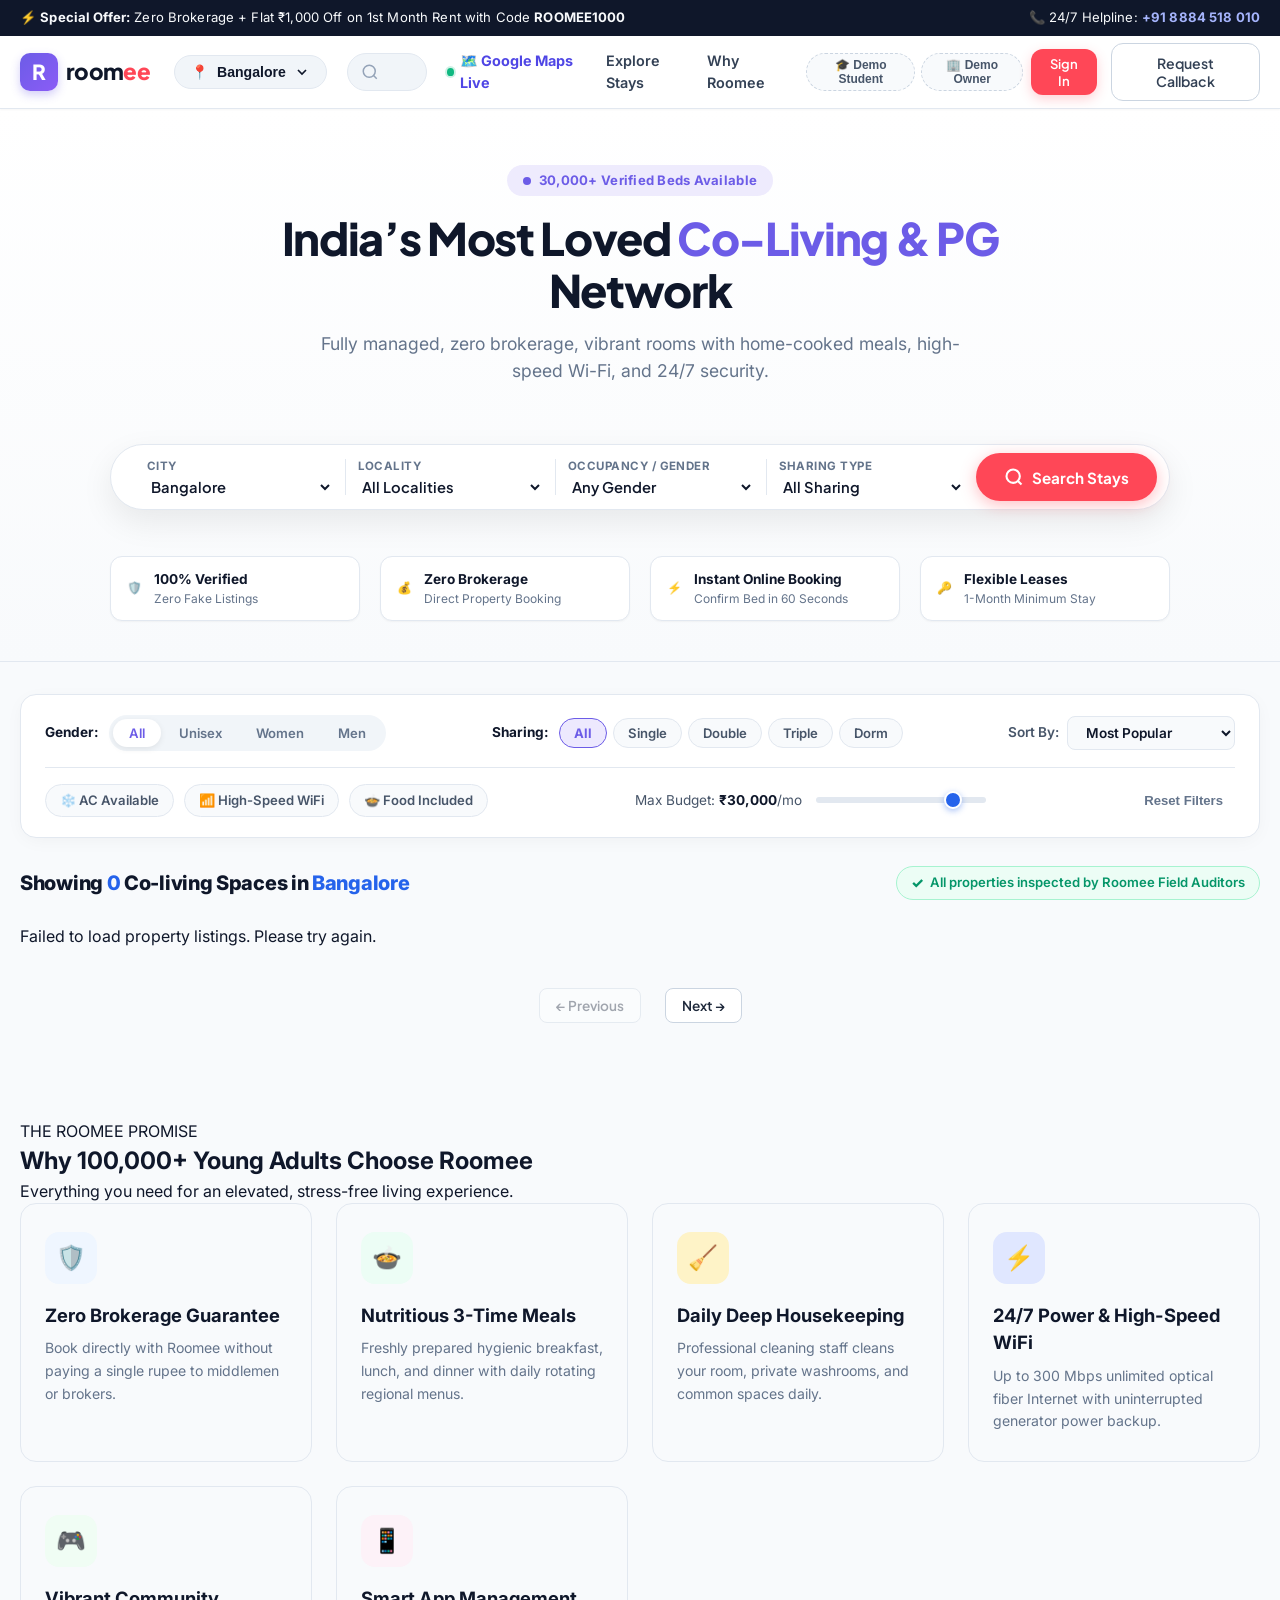
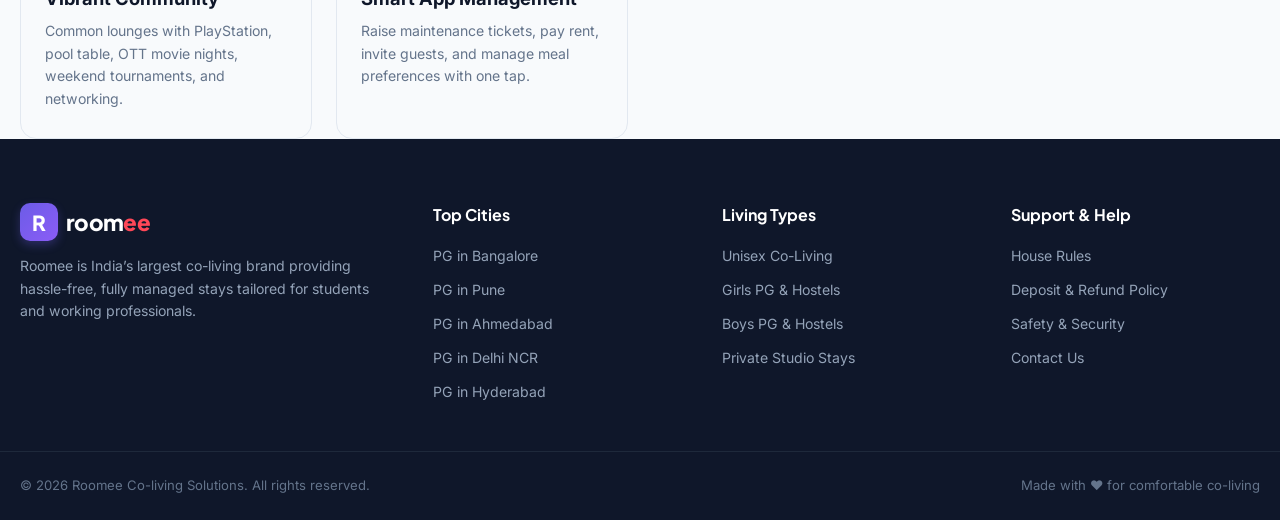
==== commit 840db0fd: "feat: real Google Maps PG discovery & full-stack split-screen overhaul" ====
--- a/frontend/index.html
+++ b/frontend/index.html
@@ -53,6 +53,10 @@
       </div>
 
       <div class="nav-right" id="navRight">
+        <a href="/discovery" class="nav-link" style="color: #4f46e5; font-weight: 700; display: inline-flex; align-items: center; gap: 6px;">
+          <span style="display:inline-block; width:8px; height:8px; border-radius:50%; background:#10b981; box-shadow: 0 0 0 2px rgba(16,185,129,0.2);"></span>
+          🗺️ Google Maps Live
+        </a>
         <a href="#exploreSection" class="nav-link">Explore Stays</a>
         <a href="#whyRoomee" class="nav-link">Why Roomee</a>
         
@@ -65,6 +69,7 @@
       </div>
     </div>
   </header>
+
 
   <!-- Hero Section -->
   <section class="hero-section">
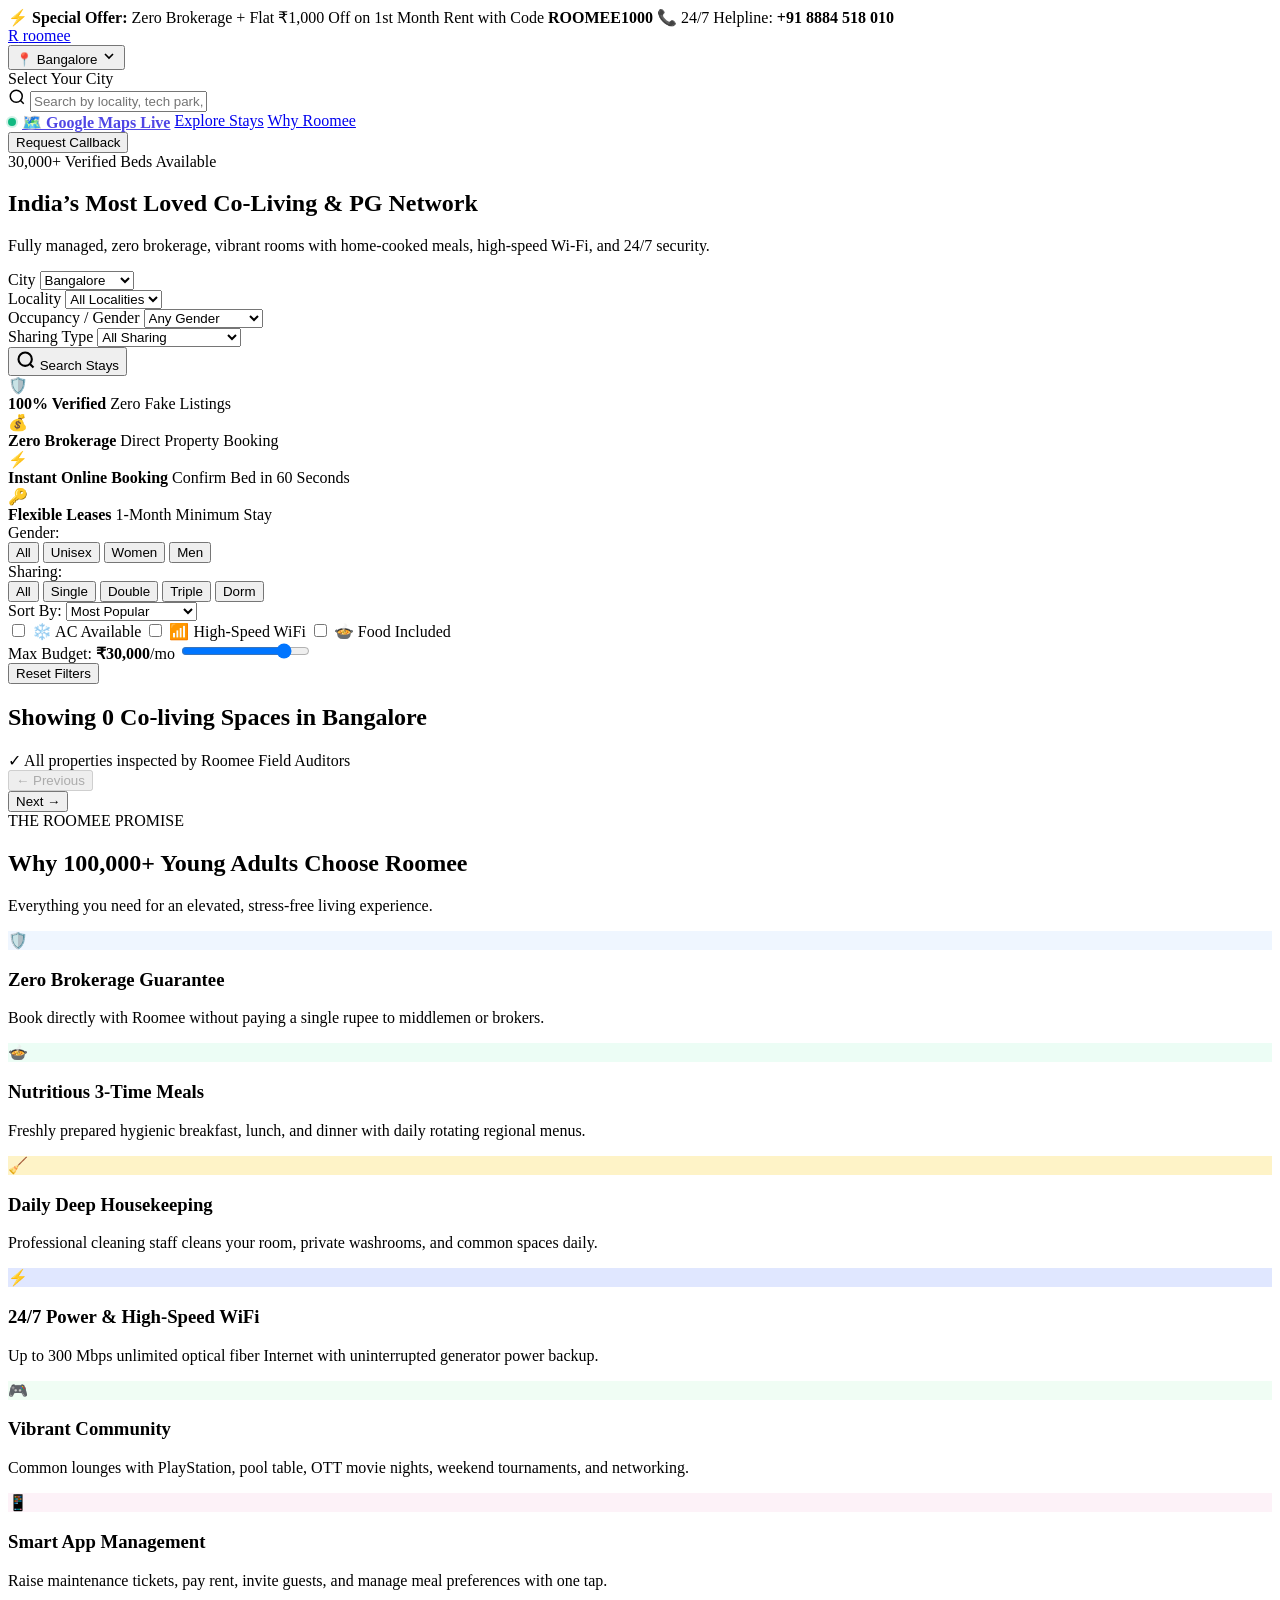
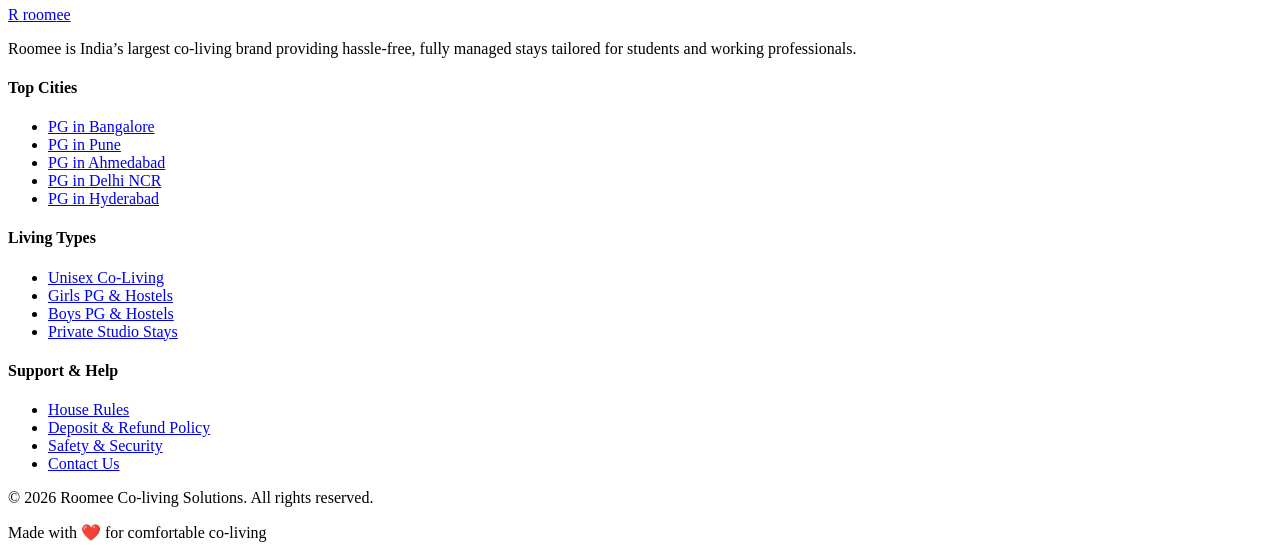
==== commit c0e90c6f: "feat: consolidate architecture, purge dead mock models, and connect feed to dynamic /api/stays" ====
--- a/frontend/index.html
+++ b/frontend/index.html
@@ -266,8 +266,8 @@
       <!-- Empty State -->
       <div class="empty-state-card" id="emptyStateCard" style="display: none;">
         <div class="empty-icon">🔍</div>
-        <h3>No properties match your current filters</h3>
-        <p>Try expanding your budget, selecting "All Sharing", or choosing a different locality.</p>
+        <h3>No listings found in this area yet</h3>
+        <p>There are currently no verified properties matching your filters in this area. Try adjusting your budget or selecting a different locality.</p>
         <button class="btn btn-primary" id="emptyResetBtn">Reset All Filters</button>
       </div>
 
